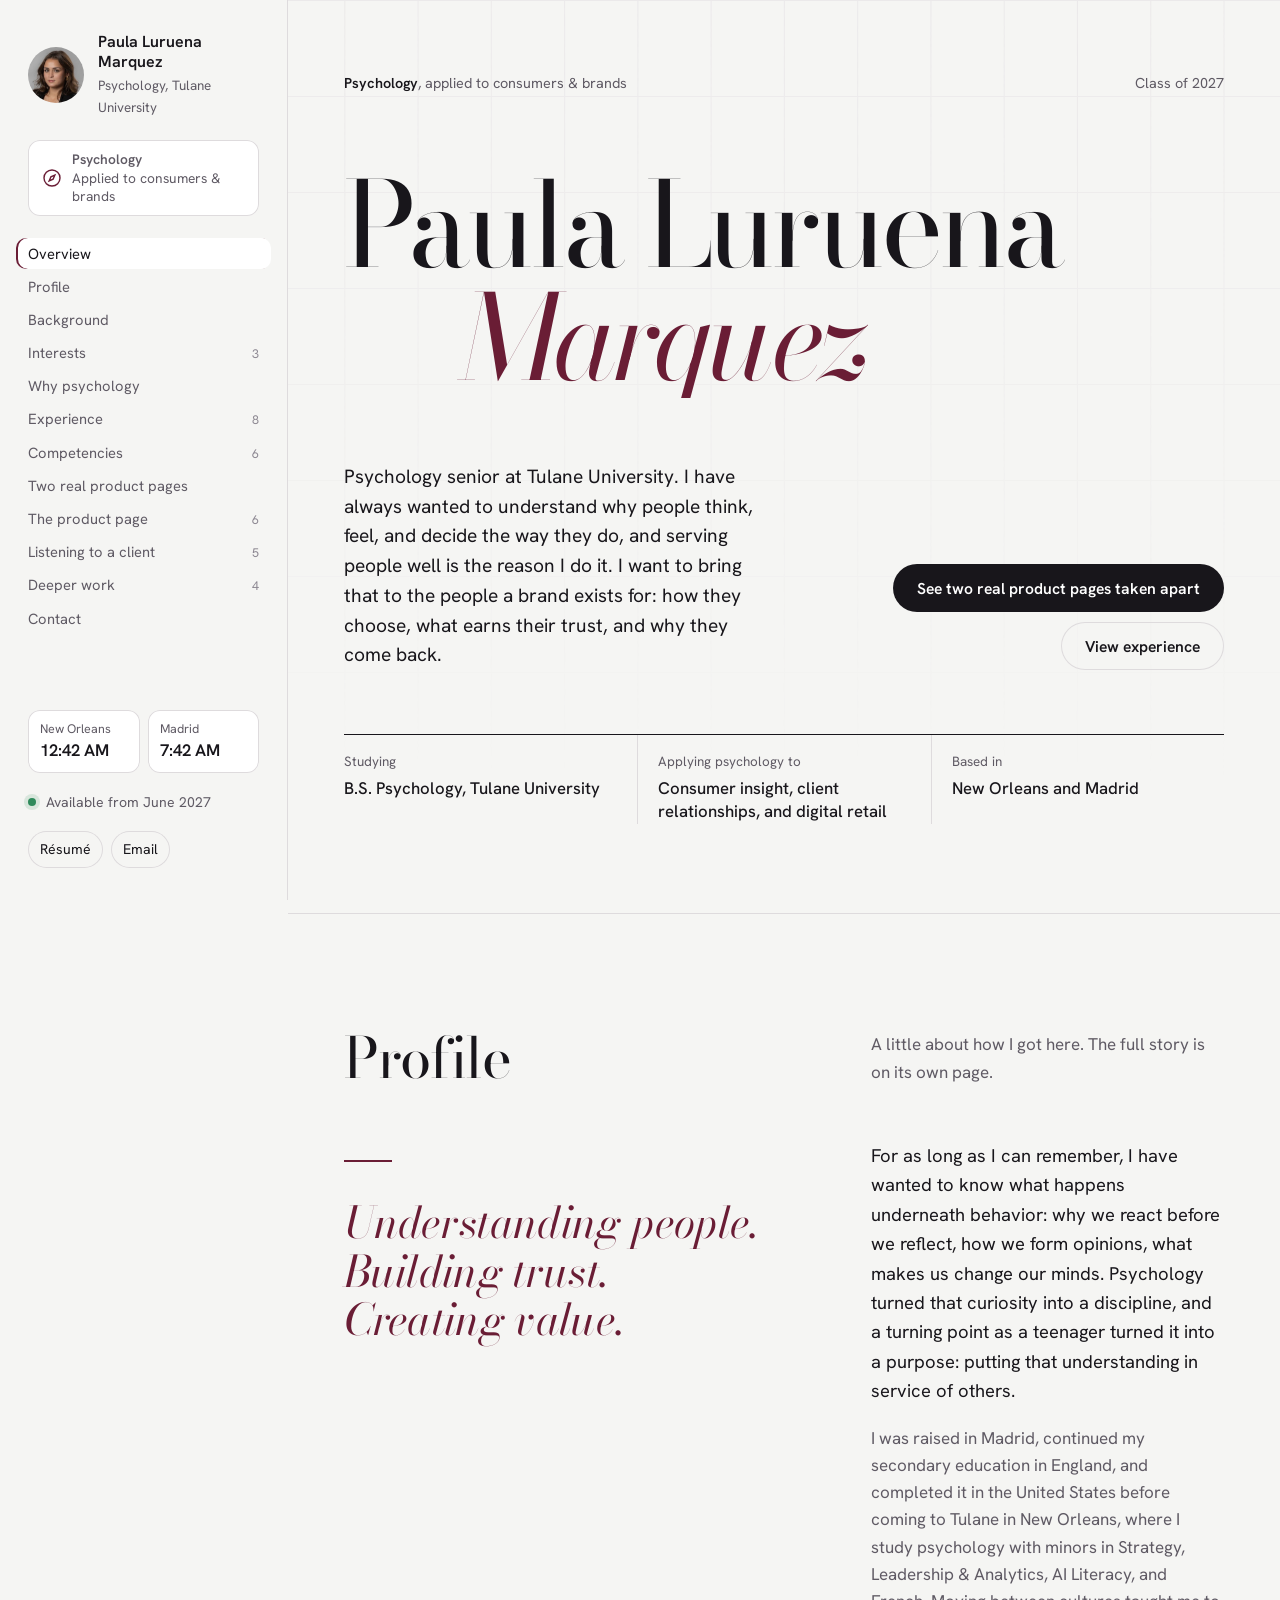
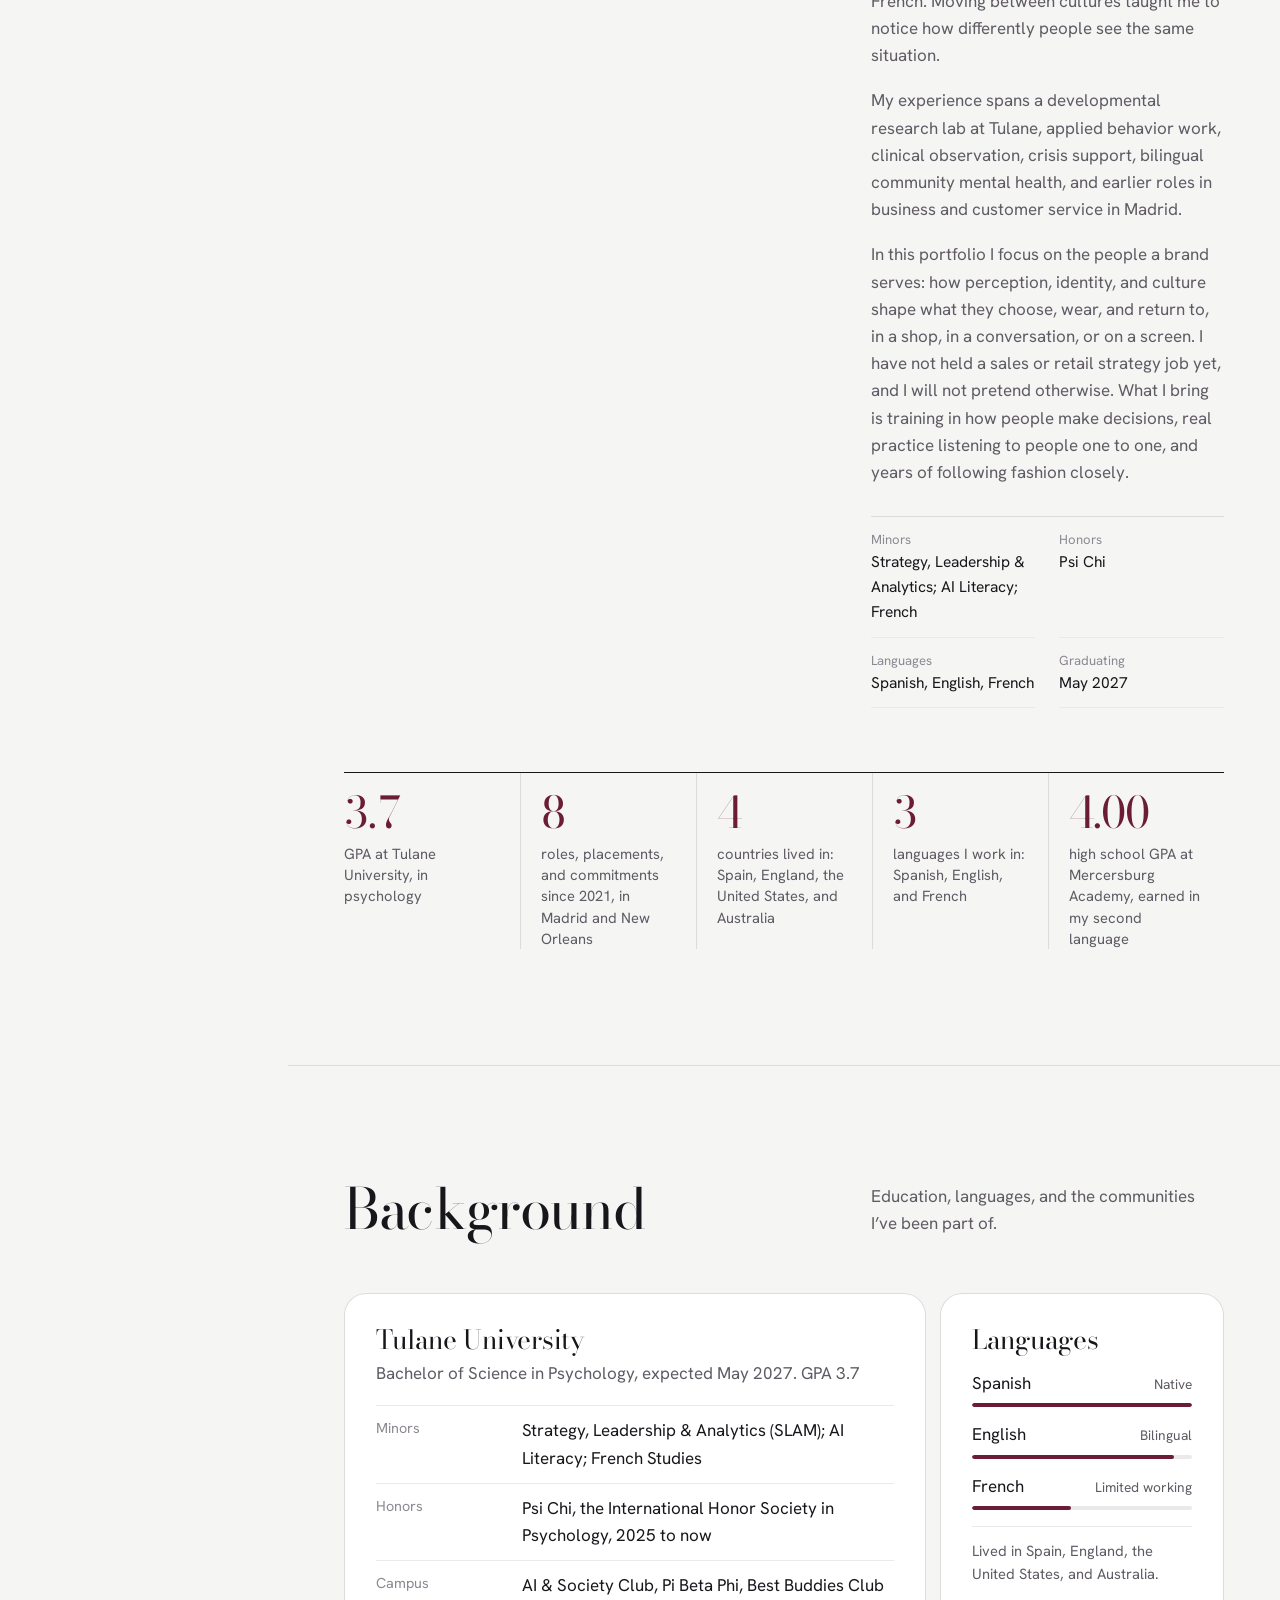
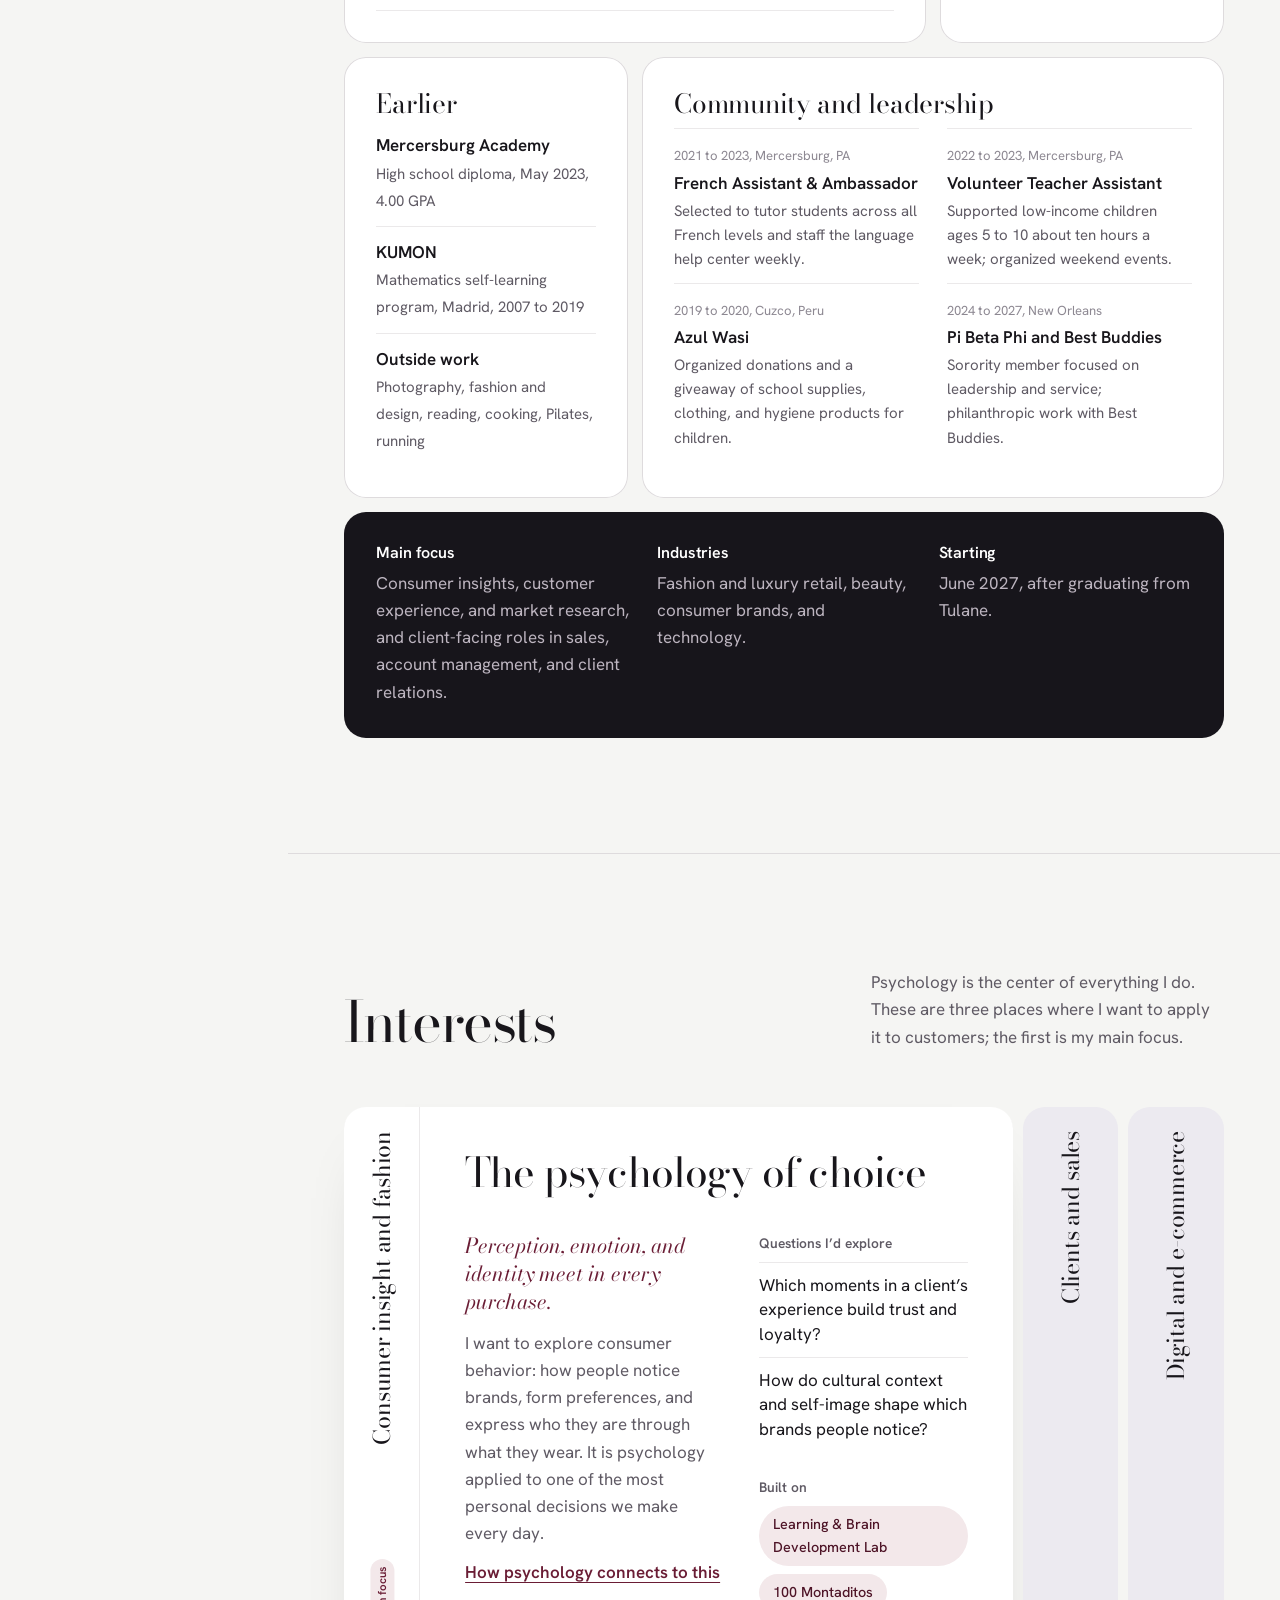
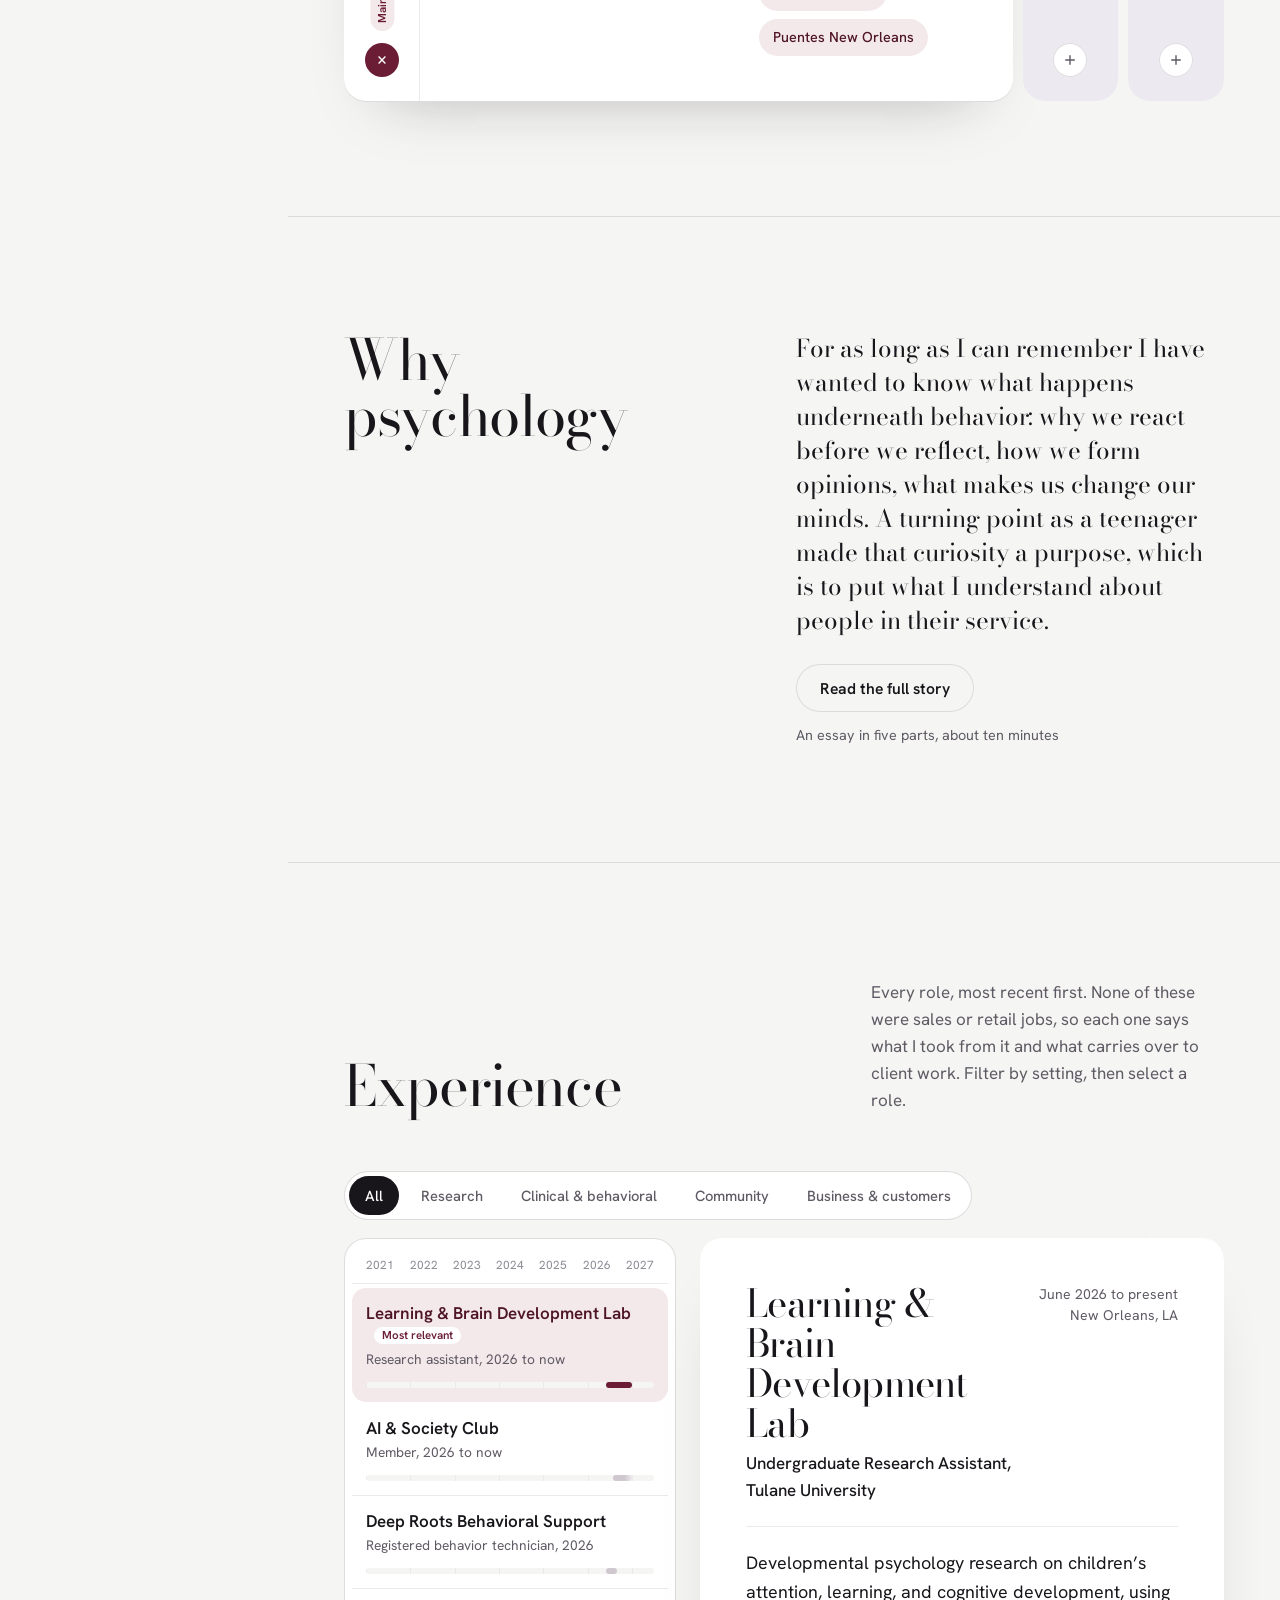
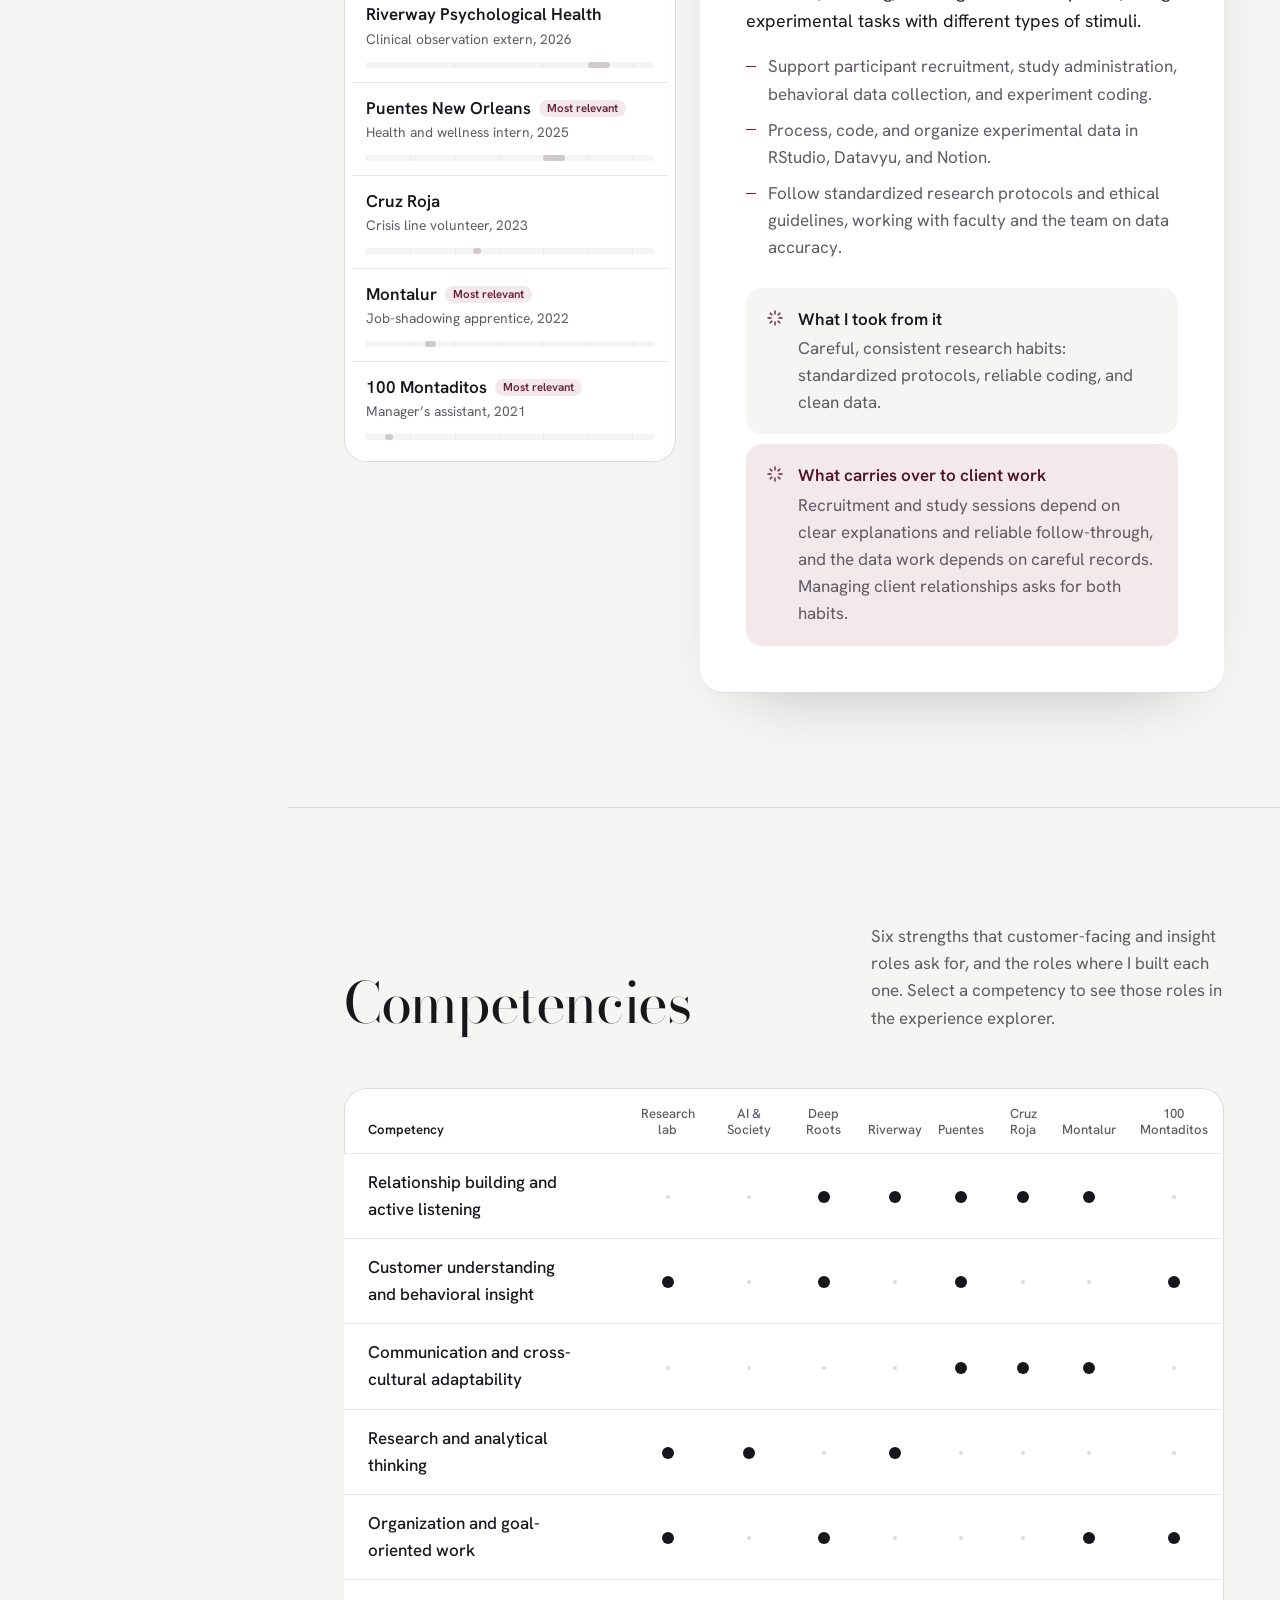
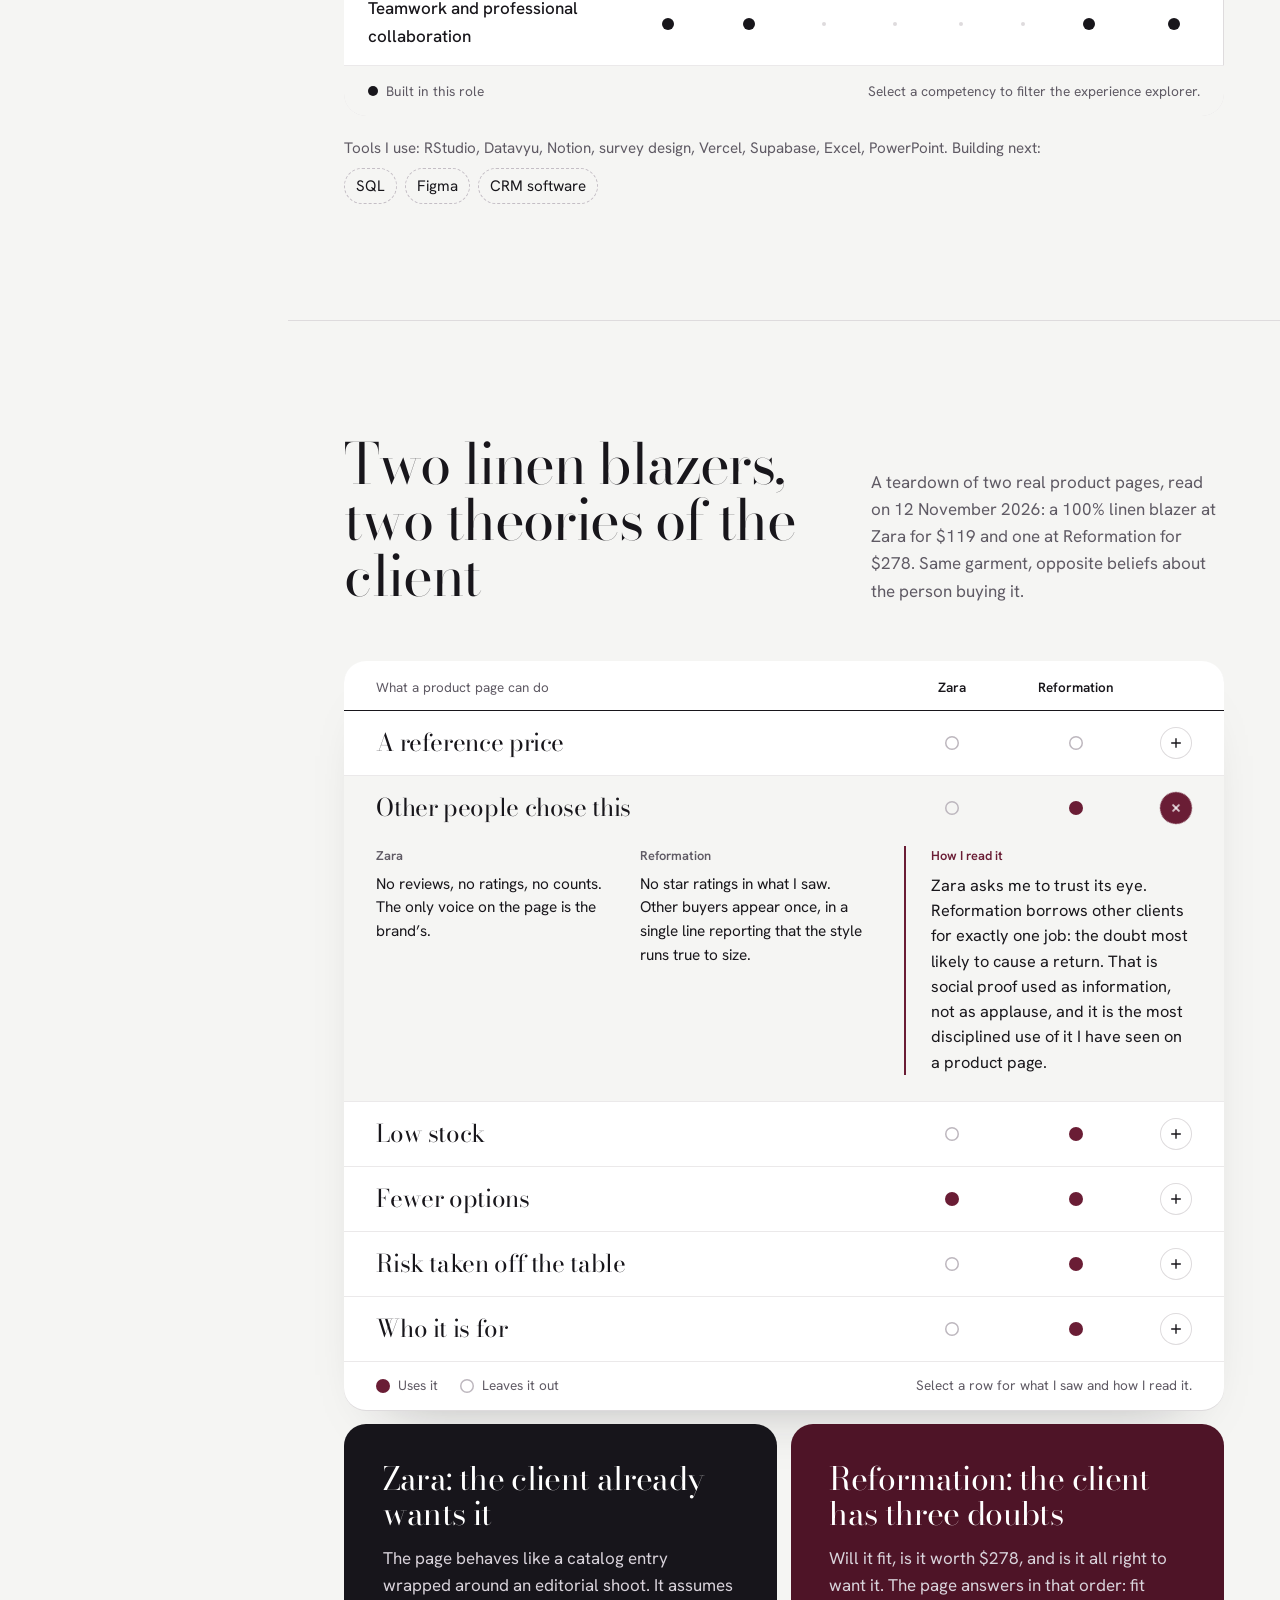
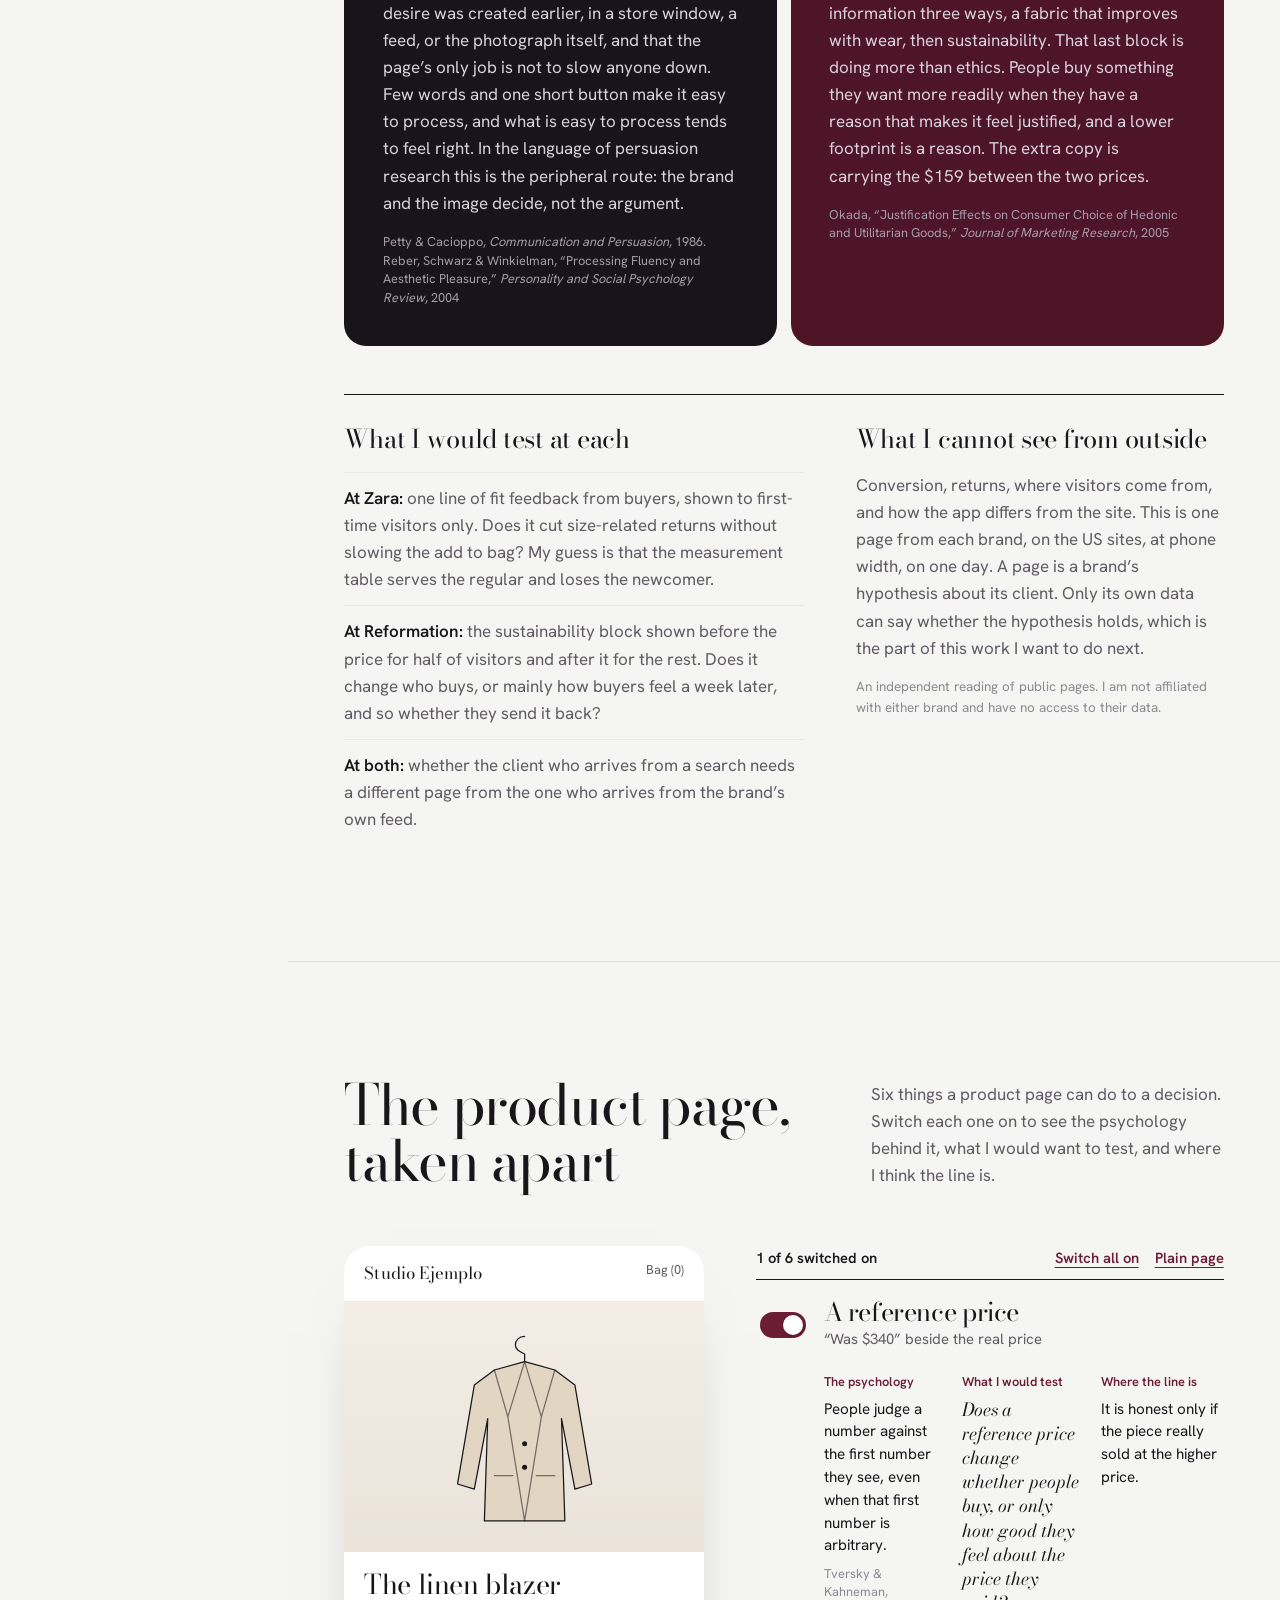
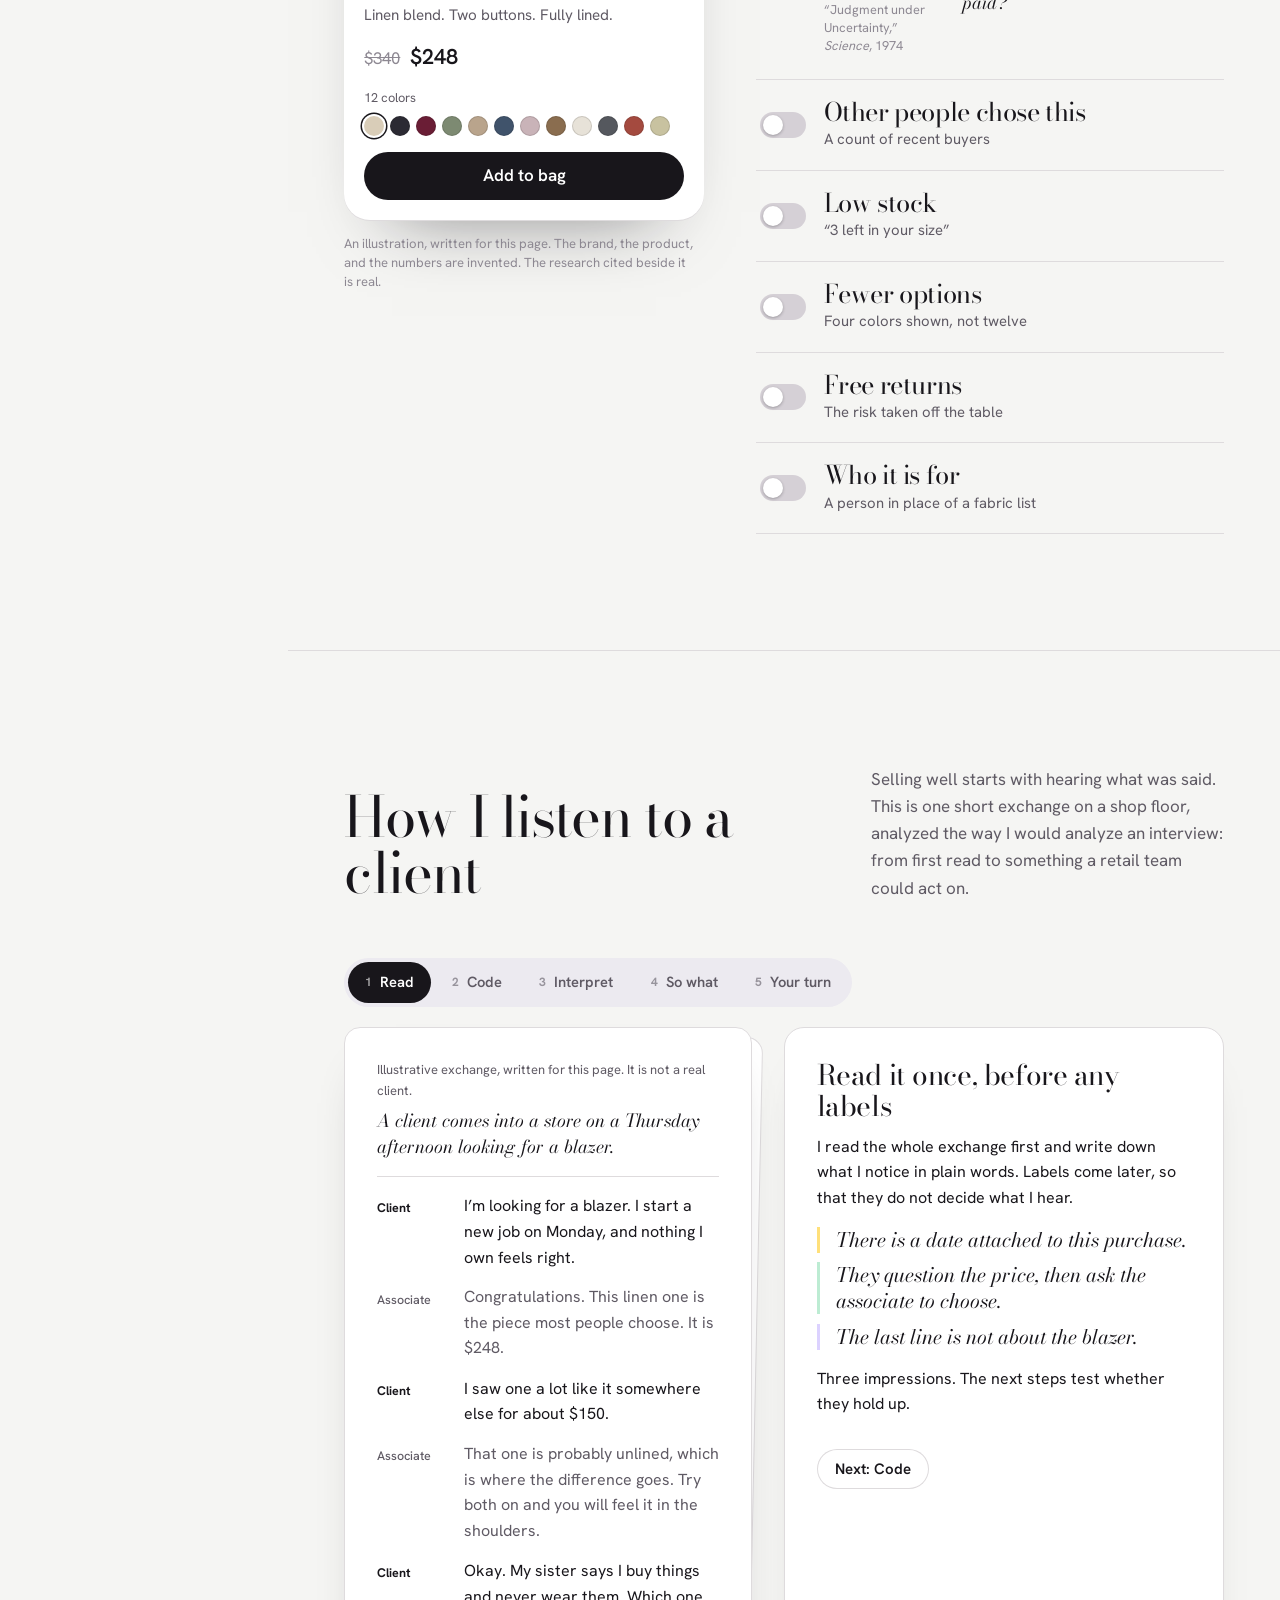
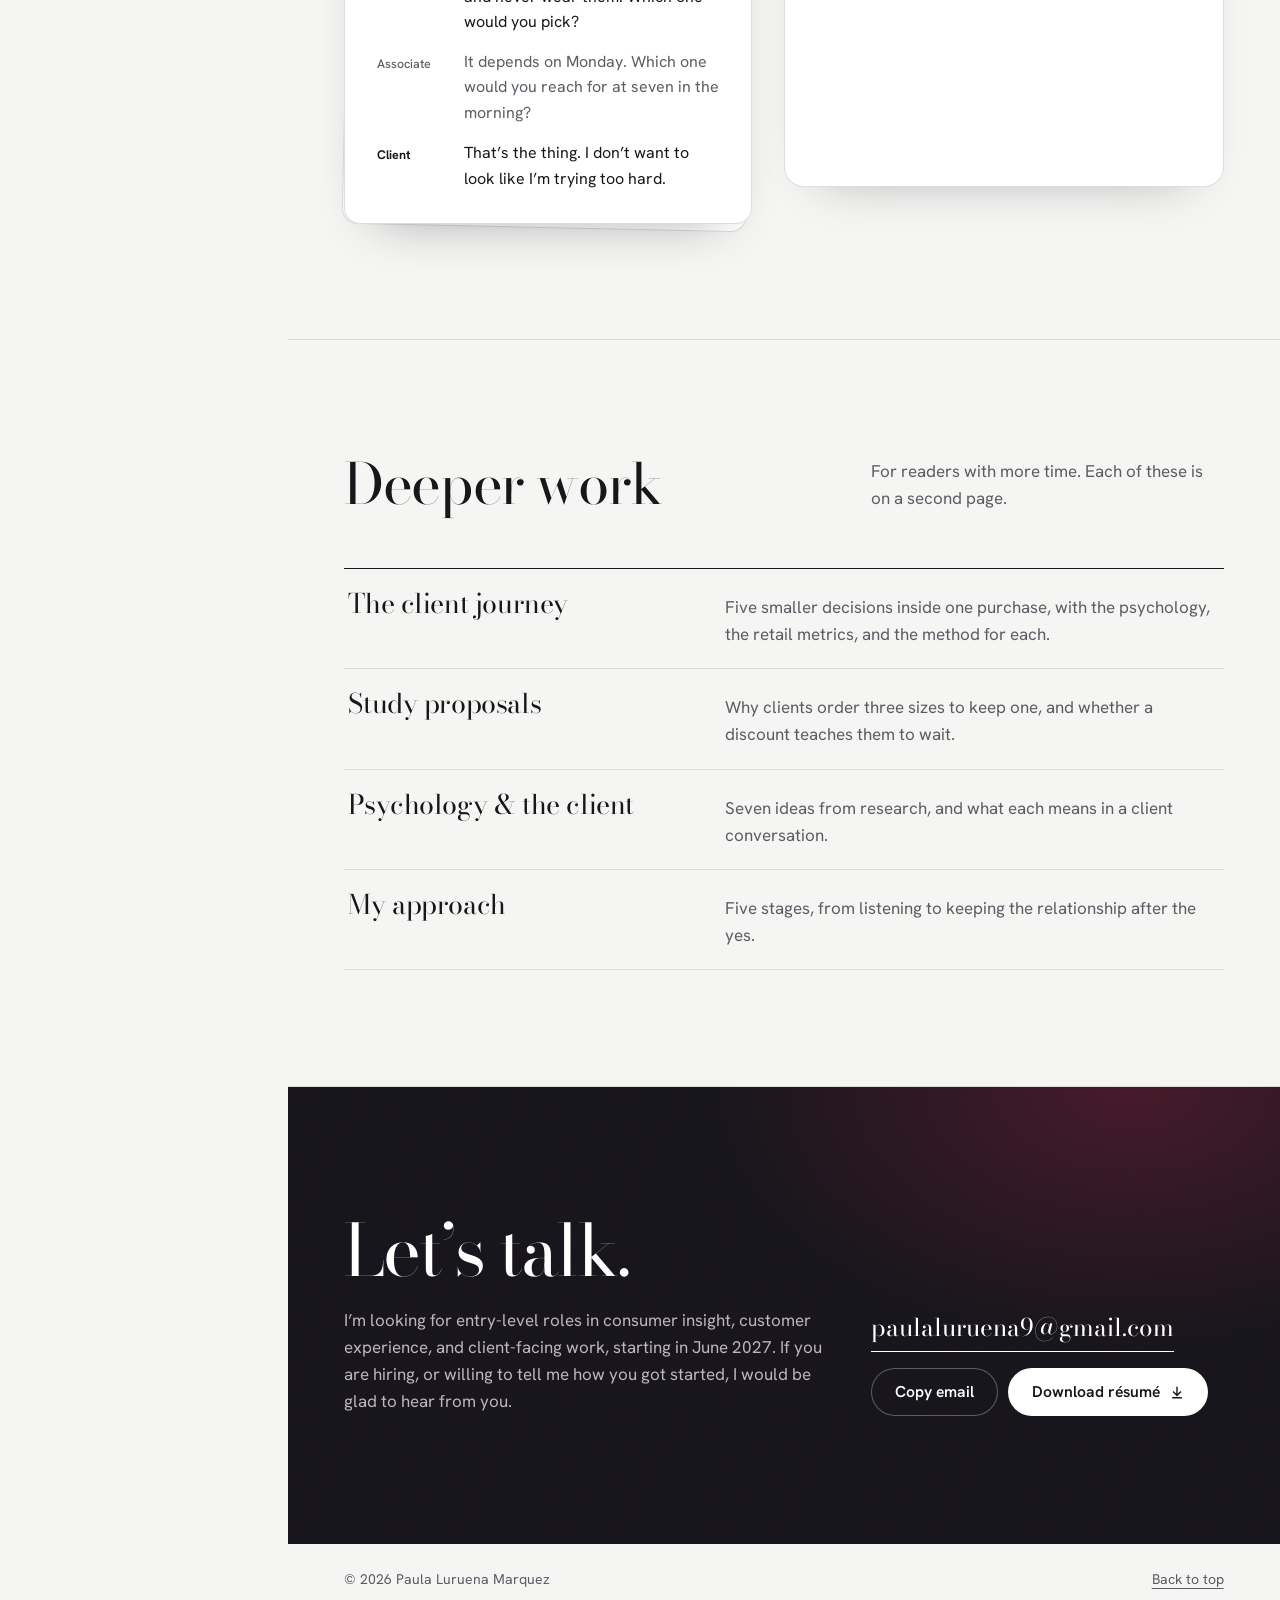
==== index.html @ 315707df "Build Consumer & Brand portfolio A short main page, a deeper page for readers with more time, and th" ====
<!doctype html>
<html lang="en">
<head>
  <meta charset="UTF-8">
  <meta name="viewport" content="width=device-width, initial-scale=1">
  <meta name="theme-color" content="#f5f5f3">
  <title>Paula Luruena Marquez | Psychology for consumers and brands</title>
  <meta name="description" content="Portfolio of Paula Luruena Marquez, Tulane psychology senior. Research, clinical, community, and business experience, applied to how people choose, trust, and connect with what they buy.">
  <meta property="og:title" content="Paula Luruena Marquez | Psychology for consumers and brands">
  <meta property="og:description" content="Portfolio of Paula Luruena Marquez, Tulane psychology senior. Research, clinical, community, and business experience, applied to how people choose, trust, and connect with what they buy.">
  <meta property="og:type" content="website">
  <meta property="og:url" content="https://paulaluruena.github.io/Paula_Luruena_Portfolio_ConsumerBrand/">
  <link rel="canonical" href="https://paulaluruena.github.io/Paula_Luruena_Portfolio_ConsumerBrand/">
  <link rel="icon" type="image/svg+xml" href="data:image/svg+xml,%3Csvg xmlns='http://www.w3.org/2000/svg' viewBox='0 0 64 64'%3E%3Crect width='64' height='64' rx='32' fill='%2318161b'/%3E%3Ctext x='32' y='42' text-anchor='middle' font-family='Didot,Georgia,serif' font-size='26' fill='%23f5f5f3'%3EPL%3C/text%3E%3C/svg%3E">
  <link rel="preload" href="assets/bodoni-moda-latin-opsz-normal.woff2" as="font" type="font/woff2" crossorigin>
  <link rel="preload" href="assets/hanken-grotesk-latin-wght-normal.woff2" as="font" type="font/woff2" crossorigin>
  <link rel="stylesheet" href="styles.css">
  <script>document.documentElement.className = "js";</script>
  <script src="script.js" defer></script>
</head>
<body class="site-consumer">
  <a class="skip-link" href="#main">Skip to content</a>
  <header class="rail">
    <a class="id" href="#top"><img src="assets/paula-avatar.jpg" width="56" height="56" alt="Paula Luruena Marquez"><span><span class="id-name">Paula Luruena Marquez</span><span class="id-role">Psychology, Tulane University</span></span></a>
    <button class="menu-toggle" type="button" aria-controls="drawer" aria-expanded="false"><span>Menu</span></button>
    <div class="rail-drawer" id="drawer">
      <p class="track-label"><svg width="20" height="20" viewBox="0 0 20 20" fill="none" stroke="currentColor" stroke-width="1.4" aria-hidden="true"><circle cx="10" cy="10" r="8"/><path d="m12.8 7.2-1.7 3.9-3.9 1.7 1.7-3.9z"/></svg><span><strong>Psychology</strong><span>Applied to consumers &amp; brands</span></span></p>
      <nav class="rail-nav" id="navigation" aria-label="Sections"><a href="#top">Overview</a><a href="#profile">Profile</a><a href="#background">Background</a><a href="#focus">Interests<small>3</small></a><a href="#story">Why psychology</a><a href="#experience">Experience<small>8</small></a><a href="#competencies">Competencies<small>6</small></a><a href="#teardown">Two real product pages</a><a href="#page-lab">The product page<small>6</small></a><a href="#reading">Listening to a client<small>5</small></a><a href="#more">Deeper work<small>4</small></a><a href="#contact">Contact</a></nav>
      <div class="rail-foot">
        <div class="clocks"><p class="clock"><span>New Orleans</span><time data-tz="America/Chicago">&nbsp;</time></p><p class="clock"><span>Madrid</span><time data-tz="Europe/Madrid">&nbsp;</time></p></div>
        <p class="status"><i aria-hidden="true"></i>Available from June 2027</p>
        <p class="rail-links"><a href="assets/Paula-Luruena-Marquez-Resume.pdf" download>Résumé</a><a href="mailto:paulaluruena9@gmail.com">Email</a></p>
      </div>
    </div>
  </header>

  <main id="main">
    <section class="hero hero-consumer" id="top" aria-label="Overview">
      <div class="wrap">
        <p class="hero-top"><span><strong>Psychology</strong>, applied to consumers &amp; brands</span><span>Class of 2027</span></p>
        <h1 class="name" aria-label="Paula Luruena Marquez"><span class="line"><span>Paula Luruena</span></span><span class="line"><span><em>Marquez</em></span></span></h1>
        <div class="hero-grid">
          <p class="hero-intro">Psychology senior at Tulane University. I have always wanted to understand why people think, feel, and decide the way they do, and serving people well is the reason I do it. I want to bring that to the people a brand exists for: how they choose, what earns their trust, and why they come back.</p>
          <p class="hero-actions"><a class="button" href="#teardown">See two real product pages taken apart</a><a class="button button-line" href="#experience">View experience</a></p>
        </div>
        <dl class="facts">
          <div><dt>Studying</dt><dd>B.S. Psychology, Tulane University</dd></div>
          <div><dt>Applying psychology to</dt><dd>Consumer insight, client relationships, and digital retail</dd></div>
          <div><dt>Based in</dt><dd>New Orleans and Madrid</dd></div>
        </dl>
      </div>
    </section>

    <section class="section" id="profile" aria-labelledby="profile-title">
      <div class="wrap">
        <div class="section-head"><h2 id="profile-title">Profile</h2><p>A little about how I got here. The full story is on its own page.</p></div>
        <div class="profile-grid">
          <blockquote class="statement"><p>Understanding people. Building trust. Creating value.</p></blockquote>
          <div class="bio"><p>For as long as I can remember, I have wanted to know what happens underneath behavior: why we react before we reflect, how we form opinions, what makes us change our minds. Psychology turned that curiosity into a discipline, and a turning point as a teenager turned it into a purpose: putting that understanding in service of others.</p><p>I was raised in Madrid, continued my secondary education in England, and completed it in the United States before coming to Tulane in New Orleans, where I study psychology with minors in Strategy, Leadership &amp; Analytics, AI Literacy, and French. Moving between cultures taught me to notice how differently people see the same situation.</p><p>My experience spans a developmental research lab at Tulane, applied behavior work, clinical observation, crisis support, bilingual community mental health, and earlier roles in business and customer service in Madrid.</p><p>In this portfolio I focus on the people a brand serves: how perception, identity, and culture shape what they choose, wear, and return to, in a shop, in a conversation, or on a screen. I have not held a sales or retail strategy job yet, and I will not pretend otherwise. What I bring is training in how people make decisions, real practice listening to people one to one, and years of following fashion closely.</p>
            <dl class="glance">
              <div><dt>Minors</dt><dd>Strategy, Leadership &amp; Analytics; AI Literacy; French</dd></div>
              <div><dt>Honors</dt><dd>Psi Chi</dd></div>
              <div><dt>Languages</dt><dd>Spanish, English, French</dd></div>
              <div><dt>Graduating</dt><dd>May 2027</dd></div>
            </dl>
          </div>
        </div>
        <dl class="record"><div><dt>3.7</dt><dd>GPA at Tulane University, in psychology</dd></div><div><dt>8</dt><dd>roles, placements, and commitments since 2021, in Madrid and New Orleans</dd></div><div><dt>4</dt><dd>countries lived in: Spain, England, the United States, and Australia</dd></div><div><dt>3</dt><dd>languages I work in: Spanish, English, and French</dd></div><div><dt>4.00</dt><dd>high school GPA at Mercersburg Academy, earned in my second language</dd></div></dl>
      </div>
    </section>

    <section class="section" id="background" aria-labelledby="background-title">
      <div class="wrap">
        <div class="section-head"><h2 id="background-title">Background</h2><p>Education, languages, and the communities I’ve been part of.</p></div>
        <div class="bento">
          <article class="tile tile-edu">
            <h3>Tulane University</h3><p>Bachelor of Science in Psychology, expected May 2027. GPA 3.7</p>
            <dl class="kv">
              <div><dt>Minors</dt><dd>Strategy, Leadership &amp; Analytics (SLAM); AI Literacy; French Studies</dd></div>
              <div><dt>Honors</dt><dd>Psi Chi, the International Honor Society in Psychology, 2025 to now</dd></div>
              <div><dt>Campus</dt><dd>AI &amp; Society Club, Pi Beta Phi, Best Buddies Club</dd></div>
            </dl>
          </article>
          <article class="tile tile-lang">
            <h3>Languages</h3>
            <ul class="langs">
              <li><span>Spanish</span><span class="lvl">Native</span><span class="bar"><i style="--v:100%"></i></span></li>
              <li><span>English</span><span class="lvl">Bilingual</span><span class="bar"><i style="--v:92%"></i></span></li>
              <li><span>French</span><span class="lvl">Limited working</span><span class="bar"><i style="--v:45%"></i></span></li>
            </ul>
            <p class="lived">Lived in Spain, England, the United States, and Australia.</p>
          </article>
          <article class="tile tile-earlier">
            <h3>Earlier</h3>
            <ul class="earlier-list">
              <li><strong>Mercersburg Academy</strong><span>High school diploma, May 2023, 4.00 GPA</span></li>
              <li><strong>KUMON</strong><span>Mathematics self-learning program, Madrid, 2007 to 2019</span></li>
              <li><strong>Outside work</strong><span>Photography, fashion and design, reading, cooking, Pilates, running</span></li>
            </ul>
          </article>
          <article class="tile tile-community">
            <h3>Community and leadership</h3>
            <ul class="community-list">
              <li><span class="when">2021 to 2023, Mercersburg, PA</span><strong>French Assistant &amp; Ambassador</strong><p>Selected to tutor students across all French levels and staff the language help center weekly.</p></li>
              <li><span class="when">2022 to 2023, Mercersburg, PA</span><strong>Volunteer Teacher Assistant</strong><p>Supported low-income children ages 5 to 10 about ten hours a week; organized weekend events.</p></li>
              <li><span class="when">2019 to 2020, Cuzco, Peru</span><strong>Azul Wasi</strong><p>Organized donations and a giveaway of school supplies, clothing, and hygiene products for children.</p></li>
              <li><span class="when">2024 to 2027, New Orleans</span><strong>Pi Beta Phi and Best Buddies</strong><p>Sorority member focused on leadership and service; philanthropic work with Best Buddies.</p></li>
            </ul>
          </article>
          <div class="tile tile-targets"><div><h3>Main focus</h3><p>Consumer insights, customer experience, and market research, and client-facing roles in sales, account management, and client relations.</p></div><div><h3>Industries</h3><p>Fashion and luxury retail, beauty, consumer brands, and technology.</p></div><div><h3>Starting</h3><p>June 2027, after graduating from Tulane.</p></div></div>
        </div>
      </div>
    </section>

    <section class="section" id="focus" aria-labelledby="focus-title">
      <div class="wrap">
        <div class="section-head"><h2 id="focus-title">Interests</h2><p>Psychology is the center of everything I do. These are three places where I want to apply it to customers; the first is my main focus.</p></div>
        <div class="panels "><div class="panel is-open">
            <button class="panel-toggle" type="button" aria-expanded="true" aria-controls="focus-0"><span class="vlabel">Consumer insight and fashion</span><span class="primary-tag">Main focus</span><span class="glyph"><svg width="14" height="14" viewBox="0 0 16 16" fill="none" stroke="currentColor" stroke-width="1.6" aria-hidden="true"><path d="M8 2.5v11M2.5 8h11"/></svg></span></button>
            <div class="panel-body" id="focus-0" role="region" aria-label="Consumer insight and fashion">
              <h3>The psychology of choice</h3>
              <div class="panel-copy"><p class="panel-lead">Perception, emotion, and identity meet in every purchase.</p><p>I want to explore consumer behavior: how people notice brands, form preferences, and express who they are through what they wear. It is psychology applied to one of the most personal decisions we make every day.</p><p><a class="text-link" href="story.html#where">How psychology connects to this</a></p></div>
              <div class="panel-aside"><h4>Questions I’d explore</h4><ul><li>Which moments in a client’s experience build trust and loyalty?</li><li>How do cultural context and self-image shape which brands people notice?</li></ul><h4>Built on</h4><div class="chips"><a class="chip-link" href="#r-lab">Learning &amp; Brain Development Lab</a><a class="chip-link" href="#r-montaditos">100 Montaditos</a><a class="chip-link" href="#r-puentes">Puentes New Orleans</a></div></div>
            </div>
          </div><div class="panel">
            <button class="panel-toggle" type="button" aria-expanded="false" aria-controls="focus-1"><span class="vlabel">Clients and sales</span><span class="glyph"><svg width="14" height="14" viewBox="0 0 16 16" fill="none" stroke="currentColor" stroke-width="1.6" aria-hidden="true"><path d="M8 2.5v11M2.5 8h11"/></svg></span></button>
            <div class="panel-body" id="focus-1" role="region" aria-label="Clients and sales">
              <h3>The psychology of trust</h3>
              <div class="panel-copy"><p class="panel-lead">Good selling begins with understanding the person in front of you.</p><p>I want to start my career close to clients: in sales, account management, and client relations. A sale is a small psychological event, with one person trying to decide, another trying to help, and trust determining whether anything happens between them.</p><p><a class="text-link" href="#reading">How I listen to a client</a></p></div>
              <div class="panel-aside"><h4>Questions I’d explore</h4><ul><li>What makes a client feel understood in the first few minutes?</li><li>What turns a first purchase into a relationship?</li></ul><h4>Built on</h4><div class="chips"><a class="chip-link" href="#r-montaditos">100 Montaditos</a><a class="chip-link" href="#r-puentes">Puentes New Orleans</a><a class="chip-link" href="#r-montalur">Montalur</a></div></div>
            </div>
          </div><div class="panel">
            <button class="panel-toggle" type="button" aria-expanded="false" aria-controls="focus-2"><span class="vlabel">Digital and e-commerce</span><span class="glyph"><svg width="14" height="14" viewBox="0 0 16 16" fill="none" stroke="currentColor" stroke-width="1.6" aria-hidden="true"><path d="M8 2.5v11M2.5 8h11"/></svg></span></button>
            <div class="panel-body" id="focus-2" role="region" aria-label="Digital and e-commerce">
              <h3>The psychology of the screen</h3>
              <div class="panel-copy"><p class="panel-lead">The same decision, without a person in the room.</p><p>I want to explore how people decide online: what they notice on a product page, where they hesitate, and what brings them back. It is a field I am still learning, and the questions in it are the ones I am trained to ask with data.</p><p><a class="text-link" href="#page-lab">Take a product page apart</a></p></div>
              <div class="panel-aside"><h4>Questions I’d explore</h4><ul><li>Where on a page does a shopper stop feeling sure?</li><li>Which nudges help people choose well, and which only rush them?</li></ul><h4>Built on</h4><div class="chips"><a class="chip-link" href="#r-lab">Learning &amp; Brain Development Lab</a><a class="chip-link" href="#r-deeproots">Deep Roots Behavioral Support</a><a class="chip-link" href="#r-aiclub">AI &amp; Society Club</a></div></div>
            </div>
          </div></div>
      </div>
    </section>

    <section class="section" id="story" aria-labelledby="story-title">
      <div class="wrap teaser">
        <h2 id="story-title">Why psychology</h2>
        <div><p>For as long as I can remember I have wanted to know what happens underneath behavior: why we react before we reflect, how we form opinions, what makes us change our minds. A turning point as a teenager made that curiosity a purpose, which is to put what I understand about people in their service.</p>
        <p><a class="button button-line" href="story.html">Read the full story</a><span class="teaser-meta">An essay in five parts, about ten minutes</span></p></div>
      </div>
    </section>

    <section class="section" id="experience" aria-labelledby="experience-title">
      <div class="wrap">
        <div class="section-head"><h2 id="experience-title">Experience</h2><p>Every role, most recent first. None of these were sales or retail jobs, so each one says what I took from it and what carries over to client work. Filter by setting, then select a role.</p></div>
        <div class="explorer">
          <div class="explorer-tools">
            <div class="filters" role="group" aria-label="Filter roles"><button type="button" data-filter="all" aria-pressed="true">All</button><button type="button" data-filter="research" aria-pressed="false">Research</button><button type="button" data-filter="clinical" aria-pressed="false">Clinical &amp; behavioral</button><button type="button" data-filter="community" aria-pressed="false">Community</button><button type="button" data-filter="business" aria-pressed="false">Business &amp; customers</button></div>
            <p class="filter-status" role="status" hidden><span></span><button type="button">Show all</button></p>
          </div>
          <div class="explorer-body">
            <div class="role-list">
              <p class="axis" aria-hidden="true"><span>2021</span><span>2022</span><span>2023</span><span>2024</span><span>2025</span><span>2026</span><span>2027</span></p>
              <ul class="role-nav" aria-label="Roles"><li><button type="button" data-role="r-lab" data-cats="research" data-skills="customer research organization teamwork"><strong>Learning &amp; Brain Development Lab<em class="rel">Most relevant</em></strong><span class="sub">Research assistant, 2026 to now</span><span class="track" aria-hidden="true"><b class="ongoing" data-start="2026-06" style="--s:83.33%;--w:6.41%"></b></span></button></li><li><button type="button" data-role="r-aiclub" data-cats="research community" data-skills="research teamwork"><strong>AI &amp; Society Club</strong><span class="sub">Member, 2026 to now</span><span class="track" aria-hidden="true"><b class="ongoing" data-start="2026-08" style="--s:85.90%;--w:3.85%"></b></span></button></li><li><button type="button" data-role="r-deeproots" data-cats="clinical" data-skills="relationship customer organization"><strong>Deep Roots Behavioral Support</strong><span class="sub">Registered behavior technician, 2026</span><span class="track" aria-hidden="true"><b style="--s:83.33%;--w:3.85%"></b></span></button></li><li><button type="button" data-role="r-riverway" data-cats="clinical" data-skills="relationship research"><strong>Riverway Psychological Health</strong><span class="sub">Clinical observation extern, 2026</span><span class="track" aria-hidden="true"><b style="--s:76.92%;--w:7.69%"></b></span></button></li><li><button type="button" data-role="r-puentes" data-cats="community" data-skills="relationship customer culture"><strong>Puentes New Orleans<em class="rel">Most relevant</em></strong><span class="sub">Health and wellness intern, 2025</span><span class="track" aria-hidden="true"><b style="--s:61.54%;--w:7.69%"></b></span></button></li><li><button type="button" data-role="r-cruzroja" data-cats="community clinical" data-skills="relationship culture"><strong>Cruz Roja</strong><span class="sub">Crisis line volunteer, 2023</span><span class="track" aria-hidden="true"><b style="--s:37.18%;--w:2.56%"></b></span></button></li><li><button type="button" data-role="r-montalur" data-cats="business" data-skills="relationship culture organization teamwork"><strong>Montalur<em class="rel">Most relevant</em></strong><span class="sub">Job-shadowing apprentice, 2022</span><span class="track" aria-hidden="true"><b style="--s:20.51%;--w:3.85%"></b></span></button></li><li><button type="button" data-role="r-montaditos" data-cats="business" data-skills="customer organization teamwork"><strong>100 Montaditos<em class="rel">Most relevant</em></strong><span class="sub">Manager’s assistant, 2021</span><span class="track" aria-hidden="true"><b style="--s:6.41%;--w:2.56%"></b></span></button></li></ul>
            </div>
            <div class="role-panels">
              <article class="role-panel" id="r-lab" tabindex="-1">
                <div class="role-head"><h3>Learning &amp; Brain Development Lab</h3><p class="title">Undergraduate Research Assistant, Tulane University</p><p class="meta">June 2026 to present<br>New Orleans, LA</p></div>
                <p class="role-summary">Developmental psychology research on children’s attention, learning, and cognitive development, using experimental tasks with different types of stimuli.</p>
                <ul><li>Support participant recruitment, study administration, behavioral data collection, and experiment coding.</li><li>Process, code, and organize experimental data in RStudio, Datavyu, and Notion.</li><li>Follow standardized research protocols and ethical guidelines, working with faculty and the team on data accuracy.</li></ul>
                <div class="note"><svg width="18" height="18" viewBox="0 0 18 18" fill="none" stroke="currentColor" stroke-width="1.4" aria-hidden="true"><path d="M9 1.5v4M9 12.5v4M1.5 9h4M12.5 9h4M3.7 3.7l2.6 2.6M11.7 11.7l2.6 2.6M3.7 14.3l2.6-2.6M11.7 6.3l2.6-2.6"/></svg><div><strong>What I took from it</strong><p>Careful, consistent research habits: standardized protocols, reliable coding, and clean data.</p></div></div>
                <div class="note note-alt"><svg width="18" height="18" viewBox="0 0 18 18" fill="none" stroke="currentColor" stroke-width="1.4" aria-hidden="true"><path d="M9 1.5v4M9 12.5v4M1.5 9h4M12.5 9h4M3.7 3.7l2.6 2.6M11.7 11.7l2.6 2.6M3.7 14.3l2.6-2.6M11.7 6.3l2.6-2.6"/></svg><div><strong>What carries over to client work</strong><p>Recruitment and study sessions depend on clear explanations and reliable follow-through, and the data work depends on careful records. Managing client relationships asks for both habits.</p></div></div>
              </article><article class="role-panel" id="r-aiclub" tabindex="-1">
                <div class="role-head"><h3>AI &amp; Society Club</h3><p class="title">Member, Tulane University</p><p class="meta">August 2026 to present<br>New Orleans, LA</p></div>
                <p class="role-summary">Discussions, speaker events, and workshops on the ethical, social, and psychological side of artificial intelligence.</p>
                <ul><li>Explore how emerging technologies shape human behavior and society.</li><li>Work with peers across disciplines on responsible AI, including bias, privacy, and human–AI interaction.</li><li>Connect AI policy and ethics to psychology coursework.</li></ul>
                <div class="note"><svg width="18" height="18" viewBox="0 0 18 18" fill="none" stroke="currentColor" stroke-width="1.4" aria-hidden="true"><path d="M9 1.5v4M9 12.5v4M1.5 9h4M12.5 9h4M3.7 3.7l2.6 2.6M11.7 11.7l2.6 2.6M3.7 14.3l2.6-2.6M11.7 6.3l2.6-2.6"/></svg><div><strong>What I took from it</strong><p>A working understanding of how AI shapes behavior, and of the questions around bias, privacy, and trust.</p></div></div>
                <div class="note note-alt"><svg width="18" height="18" viewBox="0 0 18 18" fill="none" stroke="currentColor" stroke-width="1.4" aria-hidden="true"><path d="M9 1.5v4M9 12.5v4M1.5 9h4M12.5 9h4M3.7 3.7l2.6 2.6M11.7 11.7l2.6 2.6M3.7 14.3l2.6-2.6M11.7 6.3l2.6-2.6"/></svg><div><strong>What carries over to client work</strong><p>Practice discussing a fast-moving technology, and what it changes for people, with peers from other disciplines.</p></div></div>
              </article><article class="role-panel" id="r-deeproots" tabindex="-1">
                <div class="role-head"><h3>Deep Roots Behavioral Support</h3><p class="title">Registered Behavior Technician</p><p class="meta">June to August 2026<br>New Orleans, LA</p></div>
                <p class="role-summary">Individualized Applied Behavior Analysis for children with autism and developmental needs, under BCBA supervision.</p>
                <ul><li>Implemented behavior intervention plans targeting communication, social, behavioral, and adaptive skills.</li><li>Used positive reinforcement, prompting, functional communication training, and behavior reduction procedures.</li><li>Collected progress data and worked with BCBAs on skill acquisition, independence, and generalization across settings.</li></ul>
                <div class="note"><svg width="18" height="18" viewBox="0 0 18 18" fill="none" stroke="currentColor" stroke-width="1.4" aria-hidden="true"><path d="M9 1.5v4M9 12.5v4M1.5 9h4M12.5 9h4M3.7 3.7l2.6 2.6M11.7 11.7l2.6 2.6M3.7 14.3l2.6-2.6M11.7 6.3l2.6-2.6"/></svg><div><strong>What I took from it</strong><p>Hands-on experience changing behavior through reinforcement, measurement, and practice.</p></div></div>
                <div class="note note-alt"><svg width="18" height="18" viewBox="0 0 18 18" fill="none" stroke="currentColor" stroke-width="1.4" aria-hidden="true"><path d="M9 1.5v4M9 12.5v4M1.5 9h4M12.5 9h4M3.7 3.7l2.6 2.6M11.7 11.7l2.6 2.6M3.7 14.3l2.6-2.6M11.7 6.3l2.6-2.6"/></svg><div><strong>What carries over to client work</strong><p>Building rapport with each child, adapting my approach from one session to the next, and tracking progress toward a goal with data.</p></div></div>
              </article><article class="role-panel" id="r-riverway" tabindex="-1">
                <div class="role-head"><h3>Riverway Psychological Health</h3><p class="title">Clinical Observation &amp; Diagnostic Evaluation Extern</p><p class="meta">January to June 2026<br>New Orleans, LA</p></div>
                <p class="role-summary">Observed individual therapy sessions and diagnostic evaluations across diverse client presentations, under licensed clinicians.</p>
                <ul><li>Exposure to psychological assessment, intake interviews, and differential diagnosis.</li><li>Foundation in evidence-based therapeutic approaches and clinical documentation.</li><li>Grounding in ethical standards for mental health care. An observational role.</li></ul>
                <div class="note"><svg width="18" height="18" viewBox="0 0 18 18" fill="none" stroke="currentColor" stroke-width="1.4" aria-hidden="true"><path d="M9 1.5v4M9 12.5v4M1.5 9h4M12.5 9h4M3.7 3.7l2.6 2.6M11.7 11.7l2.6 2.6M3.7 14.3l2.6-2.6M11.7 6.3l2.6-2.6"/></svg><div><strong>What I took from it</strong><p>A close view of structured interviewing, assessment, and the judgment behind clinical decisions. An observational role.</p></div></div>
                <div class="note note-alt"><svg width="18" height="18" viewBox="0 0 18 18" fill="none" stroke="currentColor" stroke-width="1.4" aria-hidden="true"><path d="M9 1.5v4M9 12.5v4M1.5 9h4M12.5 9h4M3.7 3.7l2.6 2.6M11.7 11.7l2.6 2.6M3.7 14.3l2.6-2.6M11.7 6.3l2.6-2.6"/></svg><div><strong>What carries over to client work</strong><p>Watching skilled clinicians run structured interviews: one clear question at a time, careful listening, and strict confidentiality. An observational role.</p></div></div>
              </article><article class="role-panel" id="r-puentes" tabindex="-1">
                <div class="role-head"><h3>Puentes New Orleans</h3><p class="title">Health &amp; Wellness Department Intern, L.U.N.A. Program</p><p class="meta">January to June 2025<br>New Orleans, LA</p></div>
                <p class="role-summary">Mental health and community wellness initiatives serving the Hispanic community.</p>
                <ul><li>Helped develop mental health workshops for the Hispanic community.</li><li>Gave one-on-one support to people navigating immigration, job applications, education, and cultural adaptation.</li><li>Shadowed mental health advocacy professionals and contributed to community wellness initiatives.</li></ul>
                <div class="note"><svg width="18" height="18" viewBox="0 0 18 18" fill="none" stroke="currentColor" stroke-width="1.4" aria-hidden="true"><path d="M9 1.5v4M9 12.5v4M1.5 9h4M12.5 9h4M3.7 3.7l2.6 2.6M11.7 11.7l2.6 2.6M3.7 14.3l2.6-2.6M11.7 6.3l2.6-2.6"/></svg><div><strong>What I took from it</strong><p>How language, culture, and daily circumstances shape what people need.</p></div></div>
                <div class="note note-alt"><svg width="18" height="18" viewBox="0 0 18 18" fill="none" stroke="currentColor" stroke-width="1.4" aria-hidden="true"><path d="M9 1.5v4M9 12.5v4M1.5 9h4M12.5 9h4M3.7 3.7l2.6 2.6M11.7 11.7l2.6 2.6M3.7 14.3l2.6-2.6M11.7 6.3l2.6-2.6"/></svg><div><strong>What carries over to client work</strong><p>Finding out what someone actually needs, in their own language, when the situation is complicated and personal. That is the first step of any client relationship.</p></div></div>
              </article><article class="role-panel" id="r-cruzroja" tabindex="-1">
                <div class="role-head"><h3>Cruz Roja</h3><p class="title">Volunteer</p><p class="meta">June to July 2023<br>Madrid, Spain</p></div>
                <p class="role-summary">Crisis support and outreach with the Spanish Red Cross.</p>
                <ul><li>Supported callers in crisis with emotional de-escalation and referrals to mental health resources.</li><li>Conducted wellness checks and shared hot-weather safety guidance with older community members.</li></ul>
                <div class="note"><svg width="18" height="18" viewBox="0 0 18 18" fill="none" stroke="currentColor" stroke-width="1.4" aria-hidden="true"><path d="M9 1.5v4M9 12.5v4M1.5 9h4M12.5 9h4M3.7 3.7l2.6 2.6M11.7 11.7l2.6 2.6M3.7 14.3l2.6-2.6M11.7 6.3l2.6-2.6"/></svg><div><strong>What I took from it</strong><p>Staying calm and clear with people under pressure.</p></div></div>
                <div class="note note-alt"><svg width="18" height="18" viewBox="0 0 18 18" fill="none" stroke="currentColor" stroke-width="1.4" aria-hidden="true"><path d="M9 1.5v4M9 12.5v4M1.5 9h4M12.5 9h4M3.7 3.7l2.6 2.6M11.7 11.7l2.6 2.6M3.7 14.3l2.6-2.6M11.7 6.3l2.6-2.6"/></svg><div><strong>What carries over to client work</strong><p>Staying calm and clear with people under pressure, and knowing when to bring in someone who can do more.</p></div></div>
              </article><article class="role-panel" id="r-montalur" tabindex="-1">
                <div class="role-head"><h3>Montalur</h3><p class="title">Job-shadowing Apprentice</p><p class="meta">May to July 2022<br>Madrid, Spain</p></div>
                <p class="role-summary">Supported a company team with presentations, coordination, and employee feedback.</p>
                <ul><li>Prepared presentation materials.</li><li>Coordinated meetings and employee performance and attendance feedback.</li><li>Conducted exit interviews with former employees.</li></ul>
                <div class="note"><svg width="18" height="18" viewBox="0 0 18 18" fill="none" stroke="currentColor" stroke-width="1.4" aria-hidden="true"><path d="M9 1.5v4M9 12.5v4M1.5 9h4M12.5 9h4M3.7 3.7l2.6 2.6M11.7 11.7l2.6 2.6M3.7 14.3l2.6-2.6M11.7 6.3l2.6-2.6"/></svg><div><strong>What I took from it</strong><p>How organizations gather and act on feedback from their people.</p></div></div>
                <div class="note note-alt"><svg width="18" height="18" viewBox="0 0 18 18" fill="none" stroke="currentColor" stroke-width="1.4" aria-hidden="true"><path d="M9 1.5v4M9 12.5v4M1.5 9h4M12.5 9h4M3.7 3.7l2.6 2.6M11.7 11.7l2.6 2.6M3.7 14.3l2.6-2.6M11.7 6.3l2.6-2.6"/></svg><div><strong>What carries over to client work</strong><p>My first look inside a business: preparing material for meetings, coordinating schedules, and asking former employees direct questions and listening to the answers.</p></div></div>
              </article><article class="role-panel" id="r-montaditos" tabindex="-1">
                <div class="role-head"><h3>100 Montaditos</h3><p class="title">Manager’s Assistant</p><p class="meta">June to July 2021<br>Madrid, Spain</p></div>
                <p class="role-summary">Front-of-house support in a fast-paced, high-volume restaurant chain.</p>
                <ul><li>Organized and coordinated assigned tasks for other employees.</li><li>Developed leadership skills in a physically demanding, customer-facing industry.</li><li>Gained experience in customer service and team operations.</li></ul>
                <div class="note"><svg width="18" height="18" viewBox="0 0 18 18" fill="none" stroke="currentColor" stroke-width="1.4" aria-hidden="true"><path d="M9 1.5v4M9 12.5v4M1.5 9h4M12.5 9h4M3.7 3.7l2.6 2.6M11.7 11.7l2.6 2.6M3.7 14.3l2.6-2.6M11.7 6.3l2.6-2.6"/></svg><div><strong>What I took from it</strong><p>Leading tasks and serving customers in a fast-paced environment.</p></div></div>
                <div class="note note-alt"><svg width="18" height="18" viewBox="0 0 18 18" fill="none" stroke="currentColor" stroke-width="1.4" aria-hidden="true"><path d="M9 1.5v4M9 12.5v4M1.5 9h4M12.5 9h4M3.7 3.7l2.6 2.6M11.7 11.7l2.6 2.6M3.7 14.3l2.6-2.6M11.7 6.3l2.6-2.6"/></svg><div><strong>What carries over to client work</strong><p>Customers arrive in a hurry and judge the whole place by one exchange. I learned to stay friendly and accurate when it is busy, and to keep a team’s tasks moving.</p></div></div>
              </article>
            </div>
          </div>
        </div>
      </div>
    </section><section class="section" id="competencies" aria-labelledby="competencies-title">
      <div class="wrap">
        <div class="section-head"><h2 id="competencies-title">Competencies</h2><p>Six strengths that customer-facing and insight roles ask for, and the roles where I built each one. Select a competency to see those roles in the experience explorer.</p></div>
        <div class="matrix-wrap">
          <div class="matrix-scroll" role="region" aria-label="Competency matrix" tabindex="0">
            <table class="matrix"><thead><tr><th scope="col" class="corner">Competency</th><th scope="col"><a href="#r-lab">Research lab</a></th><th scope="col"><a href="#r-aiclub">AI &amp; Society</a></th><th scope="col"><a href="#r-deeproots">Deep Roots</a></th><th scope="col"><a href="#r-riverway">Riverway</a></th><th scope="col"><a href="#r-puentes">Puentes</a></th><th scope="col"><a href="#r-cruzroja">Cruz Roja</a></th><th scope="col"><a href="#r-montalur">Montalur</a></th><th scope="col"><a href="#r-montaditos">100 Montaditos</a></th></tr></thead><tbody><tr><th scope="row"><button type="button" data-show-skill="relationship" data-label="relationship building and active listening">Relationship building and active listening<svg width="16" height="16" viewBox="0 0 16 16" fill="none" stroke="currentColor" stroke-width="1.5" aria-hidden="true"><path d="M2 4h12M4.5 8h7M7 12h2"/></svg></button></th><td></td><td></td><td class="y"><span>Yes</span></td><td class="y"><span>Yes</span></td><td class="y"><span>Yes</span></td><td class="y"><span>Yes</span></td><td class="y"><span>Yes</span></td><td></td></tr><tr><th scope="row"><button type="button" data-show-skill="customer" data-label="customer understanding and behavioral insight">Customer understanding and behavioral insight<svg width="16" height="16" viewBox="0 0 16 16" fill="none" stroke="currentColor" stroke-width="1.5" aria-hidden="true"><path d="M2 4h12M4.5 8h7M7 12h2"/></svg></button></th><td class="y"><span>Yes</span></td><td></td><td class="y"><span>Yes</span></td><td></td><td class="y"><span>Yes</span></td><td></td><td></td><td class="y"><span>Yes</span></td></tr><tr><th scope="row"><button type="button" data-show-skill="culture" data-label="communication and cross-cultural adaptability">Communication and cross-cultural adaptability<svg width="16" height="16" viewBox="0 0 16 16" fill="none" stroke="currentColor" stroke-width="1.5" aria-hidden="true"><path d="M2 4h12M4.5 8h7M7 12h2"/></svg></button></th><td></td><td></td><td></td><td></td><td class="y"><span>Yes</span></td><td class="y"><span>Yes</span></td><td class="y"><span>Yes</span></td><td></td></tr><tr><th scope="row"><button type="button" data-show-skill="research" data-label="research and analytical thinking">Research and analytical thinking<svg width="16" height="16" viewBox="0 0 16 16" fill="none" stroke="currentColor" stroke-width="1.5" aria-hidden="true"><path d="M2 4h12M4.5 8h7M7 12h2"/></svg></button></th><td class="y"><span>Yes</span></td><td class="y"><span>Yes</span></td><td></td><td class="y"><span>Yes</span></td><td></td><td></td><td></td><td></td></tr><tr><th scope="row"><button type="button" data-show-skill="organization" data-label="organization and goal-oriented work">Organization and goal-oriented work<svg width="16" height="16" viewBox="0 0 16 16" fill="none" stroke="currentColor" stroke-width="1.5" aria-hidden="true"><path d="M2 4h12M4.5 8h7M7 12h2"/></svg></button></th><td class="y"><span>Yes</span></td><td></td><td class="y"><span>Yes</span></td><td></td><td></td><td></td><td class="y"><span>Yes</span></td><td class="y"><span>Yes</span></td></tr><tr><th scope="row"><button type="button" data-show-skill="teamwork" data-label="teamwork and professional collaboration">Teamwork and professional collaboration<svg width="16" height="16" viewBox="0 0 16 16" fill="none" stroke="currentColor" stroke-width="1.5" aria-hidden="true"><path d="M2 4h12M4.5 8h7M7 12h2"/></svg></button></th><td class="y"><span>Yes</span></td><td class="y"><span>Yes</span></td><td></td><td></td><td></td><td></td><td class="y"><span>Yes</span></td><td class="y"><span>Yes</span></td></tr></tbody></table>
          </div>
          <p class="matrix-legend"><span><i aria-hidden="true"></i>Built in this role</span><span>Select a competency to filter the experience explorer.</span></p>
        </div>
        <div class="next-skills"><span>Tools I use: RStudio, Datavyu, Notion, survey design, Vercel, Supabase, Excel, PowerPoint. Building next:</span><ul class="chips"><li>SQL</li><li>Figma</li><li>CRM software</li></ul></div>
      </div>
    </section><section class="section" id="teardown" aria-labelledby="teardown-title">
      <div class="wrap">
        <div class="section-head"><h2 id="teardown-title">Two linen blazers, two theories of the client</h2><p>A teardown of two real product pages, read on 12 November 2026: a 100% linen blazer at Zara for $119 and one at Reformation for $278. Same garment, opposite beliefs about the person buying it.</p></div>
        <div class="td">
          <p class="td-head" aria-hidden="true"><span>What a product page can do</span><span>Zara</span><span>Reformation</span><span></span></p>
          <ul class="td-rows"><li class="td-row"><button type="button" class="td-toggle" aria-expanded="false" aria-controls="td-0"><span class="td-name">A reference price</span><span class="td-cell"><span class="td-dot" aria-hidden="true"></span><span class="sr">leaves it out</span></span><span class="td-cell"><span class="td-dot" aria-hidden="true"></span><span class="sr">leaves it out</span></span><span class="glyph"><svg width="14" height="14" viewBox="0 0 16 16" fill="none" stroke="currentColor" stroke-width="1.6" aria-hidden="true"><path d="M8 2.5v11M2.5 8h11"/></svg></span></button>
              <div class="td-body" id="td-0"><div><div class="td-grid"><div><h4>Zara</h4><p>One price, $119. Nothing struck through.</p></div><div><h4>Reformation</h4><p>One price, $278. Nothing struck through.</p></div><div class="td-read"><h4>How I read it</h4><p>The one thing they agree on. On a full-price page, a crossed-out number tells the client the real price is negotiable. Neither puts a markdown on this page, so this page never teaches anyone to wait.</p></div></div></div></div></li><li class="td-row"><button type="button" class="td-toggle" aria-expanded="true" aria-controls="td-1"><span class="td-name">Other people chose this</span><span class="td-cell"><span class="td-dot" aria-hidden="true"></span><span class="sr">leaves it out</span></span><span class="td-cell"><span class="td-dot on" aria-hidden="true"></span><span class="sr">uses it</span></span><span class="glyph"><svg width="14" height="14" viewBox="0 0 16 16" fill="none" stroke="currentColor" stroke-width="1.6" aria-hidden="true"><path d="M8 2.5v11M2.5 8h11"/></svg></span></button>
              <div class="td-body" id="td-1"><div><div class="td-grid"><div><h4>Zara</h4><p>No reviews, no ratings, no counts. The only voice on the page is the brand’s.</p></div><div><h4>Reformation</h4><p>No star ratings in what I saw. Other buyers appear once, in a single line reporting that the style runs true to size.</p></div><div class="td-read"><h4>How I read it</h4><p>Zara asks me to trust its eye. Reformation borrows other clients for exactly one job: the doubt most likely to cause a return. That is social proof used as information, not as applause, and it is the most disciplined use of it I have seen on a product page.</p></div></div></div></div></li><li class="td-row"><button type="button" class="td-toggle" aria-expanded="false" aria-controls="td-2"><span class="td-name">Low stock</span><span class="td-cell"><span class="td-dot" aria-hidden="true"></span><span class="sr">leaves it out</span></span><span class="td-cell"><span class="td-dot on" aria-hidden="true"></span><span class="sr">uses it</span></span><span class="glyph"><svg width="14" height="14" viewBox="0 0 16 16" fill="none" stroke="currentColor" stroke-width="1.6" aria-hidden="true"><path d="M8 2.5v11M2.5 8h11"/></svg></span></button>
              <div class="td-body" id="td-2"><div><div class="td-grid"><div><h4>Zara</h4><p>No stock message anywhere on the page.</p></div><div><h4>Reformation</h4><p>Stock is stated per size at the moment of choosing. On a suggested pair of shoes on the same page, sizes are marked low stock or waitlist.</p></div><div class="td-read"><h4>How I read it</h4><p>Zara is widely described as making short runs and replacing styles quickly, so scarcity may live in the assortment and never need a label. Reformation says it out loud, size by size, and turns a sold-out size into a waitlist, which makes a lost sale into a lead.</p></div></div></div></div></li><li class="td-row"><button type="button" class="td-toggle" aria-expanded="false" aria-controls="td-3"><span class="td-name">Fewer options</span><span class="td-cell"><span class="td-dot on" aria-hidden="true"></span><span class="sr">uses it</span></span><span class="td-cell"><span class="td-dot on" aria-hidden="true"></span><span class="sr">uses it</span></span><span class="glyph"><svg width="14" height="14" viewBox="0 0 16 16" fill="none" stroke="currentColor" stroke-width="1.6" aria-hidden="true"><path d="M8 2.5v11M2.5 8h11"/></svg></span></button>
              <div class="td-body" id="td-3"><div><div class="td-grid"><div><h4>Zara</h4><p>One color, five sizes, and little else competing for attention in what I captured.</p></div><div><h4>Reformation</h4><p>One color for this piece, then three shelves of other pieces: complete the look, looks good with, and more blazers.</p></div><div class="td-read"><h4>How I read it</h4><p>Neither offers a wall of colors. But Reformation hands the choice back as an outfit, more than a dozen linked pieces. Its page is built to raise the size of the order. Zara’s is built to finish this one.</p></div></div></div></div></li><li class="td-row"><button type="button" class="td-toggle" aria-expanded="false" aria-controls="td-4"><span class="td-name">Risk taken off the table</span><span class="td-cell"><span class="td-dot" aria-hidden="true"></span><span class="sr">leaves it out</span></span><span class="td-cell"><span class="td-dot on" aria-hidden="true"></span><span class="sr">uses it</span></span><span class="glyph"><svg width="14" height="14" viewBox="0 0 16 16" fill="none" stroke="currentColor" stroke-width="1.6" aria-hidden="true"><path d="M8 2.5v11M2.5 8h11"/></svg></span></button>
              <div class="td-body" id="td-4"><div><div class="td-grid"><div><h4>Zara</h4><p>Return terms sit behind a link. What the page offers is a table of the garment measured flat, and a button to check stock in a store.</p></div><div><h4>Reformation</h4><p>Free shipping is stated on the page. Then fit, three ways: how it is cut, the model’s height, measurements and size, and what buyers report.</p></div><div class="td-read"><h4>How I read it</h4><p>Both lower the risk, for different clients. Zara’s table serves someone who owns a tape measure and knows their numbers, or who will walk into a store. Reformation writes for someone deciding on a phone, alone, who needs to picture the piece on a body.</p></div></div></div></div></li><li class="td-row"><button type="button" class="td-toggle" aria-expanded="false" aria-controls="td-5"><span class="td-name">Who it is for</span><span class="td-cell"><span class="td-dot" aria-hidden="true"></span><span class="sr">leaves it out</span></span><span class="td-cell"><span class="td-dot on" aria-hidden="true"></span><span class="sr">uses it</span></span><span class="glyph"><svg width="14" height="14" viewBox="0 0 16 16" fill="none" stroke="currentColor" stroke-width="1.6" aria-hidden="true"><path d="M8 2.5v11M2.5 8h11"/></svg></span></button>
              <div class="td-body" id="td-5"><div><div class="td-grid"><div><h4>Zara</h4><p>The name is a description of the object, followed by a reference number. The copy lists the neck, the pockets, the hem, the buttons. The person is in the eight photographs, not in the words.</p></div><div><h4>Reformation</h4><p>The blazer has a first name, James. The copy jokes, and promises a fabric that “gets softer every time you wear it.” Then come flax, water, the factory, and what to do when you are done with it.</p></div><div class="td-read"><h4>How I read it</h4><p>This is where they split completely. Zara lets the image carry all of the identity and keeps the words out of the way. Reformation tells me who I am if I buy it: funny, and careful about what I own.</p></div></div></div></div></li></ul>
          <p class="td-key"><span><span class="td-dot on" aria-hidden="true"></span>Uses it</span><span><span class="td-dot" aria-hidden="true"></span>Leaves it out</span><span>Select a row for what I saw and how I read it.</span></p>
        </div>
        <div class="theories">
          <article class="theory"><h3>Zara: the client already wants it</h3><p>The page behaves like a catalog entry wrapped around an editorial shoot. It assumes desire was created earlier, in a store window, a feed, or the photograph itself, and that the page’s only job is not to slow anyone down. Few words and one short button make it easy to process, and what is easy to process tends to feel right. In the language of persuasion research this is the peripheral route: the brand and the image decide, not the argument.</p><p class="src">Petty &amp; Cacioppo, <i>Communication and Persuasion</i>, 1986. Reber, Schwarz &amp; Winkielman, “Processing Fluency and Aesthetic Pleasure,” <i>Personality and Social Psychology Review</i>, 2004</p></article>
          <article class="theory"><h3>Reformation: the client has three doubts</h3><p>Will it fit, is it worth $278, and is it all right to want it. The page answers in that order: fit information three ways, a fabric that improves with wear, then sustainability. That last block is doing more than ethics. People buy something they want more readily when they have a reason that makes it feel justified, and a lower footprint is a reason. The extra copy is carrying the $159 between the two prices.</p><p class="src">Okada, “Justification Effects on Consumer Choice of Hedonic and Utilitarian Goods,” <i>Journal of Marketing Research</i>, 2005</p></article>
        </div>
        <div class="td-next">
          <div><h3>What I would test at each</h3><ul><li><strong>At Zara:</strong> one line of fit feedback from buyers, shown to first-time visitors only. Does it cut size-related returns without slowing the add to bag? My guess is that the measurement table serves the regular and loses the newcomer.</li><li><strong>At Reformation:</strong> the sustainability block shown before the price for half of visitors and after it for the rest. Does it change who buys, or mainly how buyers feel a week later, and so whether they send it back?</li><li><strong>At both:</strong> whether the client who arrives from a search needs a different page from the one who arrives from the brand’s own feed.</li></ul></div>
          <div><h3>What I cannot see from outside</h3><p>Conversion, returns, where visitors come from, and how the app differs from the site. This is one page from each brand, on the US sites, at phone width, on one day. A page is a brand’s hypothesis about its client. Only its own data can say whether the hypothesis holds, which is the part of this work I want to do next.</p><p class="td-note">An independent reading of public pages. I am not affiliated with either brand and have no access to their data.</p></div>
        </div>
      </div>
    </section><section class="section" id="page-lab" aria-labelledby="lab-title">
      <div class="wrap">
        <div class="section-head"><h2 id="lab-title">The product page, taken apart</h2><p>Six things a product page can do to a decision. Switch each one on to see the psychology behind it, what I would want to test, and where I think the line is.</p></div>
        <div class="lab" data-on="">
          <div class="lab-stage">
            <div class="pdp" aria-label="Illustrative product page">
              <div class="pdp-bar"><span>Studio Ejemplo</span><span>Bag (0)</span></div>
              <div class="pdp-shot">
                <svg viewBox="0 0 240 260" role="img" aria-label="Line drawing of a blazer on a hanger">
                  <path class="g-hanger" d="M120 22c-7 0-11 5-11 10 0 6 5 8 11 11l0 9"/>
                  <path class="g-body" d="M120 52 84 62 60 80 40 198l20 6 16-84-4 122h96l-4-122 16 84 20-6-20-118-24-18z"/>
                  <path class="g-line" d="M120 52 100 118l20 124M120 52l20 66-20 124M100 118 84 62M140 118l16-56"/>
                  <circle class="g-dot" cx="120" cy="150" r="3"/><circle class="g-dot" cx="120" cy="178" r="3"/>
                  <path class="g-line" d="M84 188h22M134 188h22"/>
                </svg>
                <p class="pdp-stock" data-lever="scarcity">3 left in your size</p>
              </div>
              <div class="pdp-info">
                <h3>The linen blazer</h3>
                <p class="pdp-line pdp-plain">Linen blend. Two buttons. Fully lined.</p>
                <p class="pdp-line pdp-identity" data-lever="identity">For the first day you want to feel like yourself.</p>
                <p class="pdp-price"><s data-lever="anchor">$340</s><strong>$248</strong></p>
                <p class="pdp-proof" data-lever="proof"><span class="stars" aria-hidden="true">★★★★★</span>Chosen by 1,204 people this month</p>
                <div class="pdp-colors"><span class="pdp-colors-label"></span><span class="swatches" aria-hidden="true"><i style="--c:#d9cdb8"></i><i style="--c:#2b2a33"></i><i style="--c:#6a1d35"></i><i style="--c:#7d8a72"></i><i style="--c:#b9a48c"></i><i style="--c:#40536b"></i><i style="--c:#c9b3b8"></i><i style="--c:#8a6d4f"></i><i style="--c:#e7e2d8"></i><i style="--c:#55585e"></i><i style="--c:#a44a3f"></i><i style="--c:#c8c2a0"></i></span></div>
                <button type="button" class="pdp-buy">Add to bag</button>
                <p class="pdp-returns" data-lever="returns">Free returns for 30 days. Try it at home.</p>
                <p class="pdp-said" role="status" hidden>This page is an illustration. Nothing here is for sale.</p>
              </div>
            </div>
            <p class="lab-note">An illustration, written for this page. The brand, the product, and the numbers are invented. The research cited beside it is real.</p>
          </div>

          <div class="lab-side">
            <p class="lab-tools"><span class="lab-count" role="status">0 of 6 switched on</span><button type="button" class="lab-all" data-lab="all">Switch all on</button><button type="button" class="lab-all" data-lab="none">Plain page</button></p>
            <ul class="levers">
              <li class="lever"><button type="button" class="lever-toggle" aria-pressed="false" aria-controls="lv-anchor" data-lever="anchor"><span class="sw" aria-hidden="true"></span><span class="lever-name">A reference price</span><span class="lever-what">“Was $340” beside the real price</span></button>
                <div class="lever-body" id="lv-anchor"><div><dl>
                  <div><dt>The psychology</dt><dd>People judge a number against the first number they see, even when that first number is arbitrary.<cite>Tversky &amp; Kahneman, “Judgment under Uncertainty,” <i>Science</i>, 1974</cite></dd></div>
                  <div><dt>What I would test</dt><dd>Does a reference price change whether people buy, or only how good they feel about the price they paid?</dd></div>
                  <div><dt>Where the line is</dt><dd>It is honest only if the piece really sold at the higher price.</dd></div>
                </dl></div></div></li>
              <li class="lever"><button type="button" class="lever-toggle" aria-pressed="false" aria-controls="lv-proof" data-lever="proof"><span class="sw" aria-hidden="true"></span><span class="lever-name">Other people chose this</span><span class="lever-what">A count of recent buyers</span></button>
                <div class="lever-body" id="lv-proof"><div><dl>
                  <div><dt>The psychology</dt><dd>When people are unsure, they look at what others like them have done.<cite>Cialdini, <i>Influence</i>, 1984</cite></dd></div>
                  <div><dt>What I would test</dt><dd>Does a count reassure a first-time visitor more than a returning client, who already trusts the brand?</dd></div>
                  <div><dt>Where the line is</dt><dd>The number has to be real and current.</dd></div>
                </dl></div></div></li>
              <li class="lever"><button type="button" class="lever-toggle" aria-pressed="false" aria-controls="lv-scarcity" data-lever="scarcity"><span class="sw" aria-hidden="true"></span><span class="lever-name">Low stock</span><span class="lever-what">“3 left in your size”</span></button>
                <div class="lever-body" id="lv-scarcity"><div><dl>
                  <div><dt>The psychology</dt><dd>In a classic experiment, the same cookies were rated as more desirable when the jar was nearly empty.<cite>Worchel, Lee &amp; Adewole, <i>Journal of Personality and Social Psychology</i>, 1975</cite></dd></div>
                  <div><dt>What I would test</dt><dd>Does a low-stock notice raise returns as well as purchases? A rushed choice is often a regretted one.</dd></div>
                  <div><dt>Where the line is</dt><dd>Only when it is true. Invented urgency spends trust that is hard to earn back.</dd></div>
                </dl></div></div></li>
              <li class="lever"><button type="button" class="lever-toggle" aria-pressed="false" aria-controls="lv-choice" data-lever="choice"><span class="sw" aria-hidden="true"></span><span class="lever-name">Fewer options</span><span class="lever-what">Four colors shown, not twelve</span></button>
                <div class="lever-body" id="lv-choice"><div><dl>
                  <div><dt>The psychology</dt><dd>Shoppers offered 6 jams bought far more often than shoppers offered 24. Later reviews found the effect depends on the situation.<cite>Iyengar &amp; Lepper, <i>Journal of Personality and Social Psychology</i>, 2000. Scheibehenne, Greifeneder &amp; Todd, <i>Journal of Consumer Research</i>, 2010</cite></dd></div>
                  <div><dt>What I would test</dt><dd>For whom do fewer colors help: the newcomer who does not know the brand yet, or everyone?</dd></div>
                  <div><dt>Where the line is</dt><dd>Curating is a service as long as the full range is still one tap away.</dd></div>
                </dl></div></div></li>
              <li class="lever"><button type="button" class="lever-toggle" aria-pressed="false" aria-controls="lv-returns" data-lever="returns"><span class="sw" aria-hidden="true"></span><span class="lever-name">Free returns</span><span class="lever-what">The risk taken off the table</span></button>
                <div class="lever-body" id="lv-returns"><div><dl>
                  <div><dt>The psychology</dt><dd>A possible loss weighs more heavily than an equal gain, so removing the risk can matter more than lowering the price.<cite>Kahneman &amp; Tversky, “Prospect Theory,” <i>Econometrica</i>, 1979</cite></dd></div>
                  <div><dt>What I would test</dt><dd>Do free returns bring in clients who keep the piece, or clients who send it back?</dd></div>
                  <div><dt>Where the line is</dt><dd>The return has to be as easy as the promise.</dd></div>
                </dl></div></div></li>
              <li class="lever"><button type="button" class="lever-toggle" aria-pressed="false" aria-controls="lv-identity" data-lever="identity"><span class="sw" aria-hidden="true"></span><span class="lever-name">Who it is for</span><span class="lever-what">A person in place of a fabric list</span></button>
                <div class="lever-body" id="lv-identity"><div><dl>
                  <div><dt>The psychology</dt><dd>William James counted our clothes as part of the self, second only to the body.<cite>James, <i>The Principles of Psychology</i>, 1890</cite></dd></div>
                  <div><dt>What I would test</dt><dd>Which shoppers respond to who the piece is for, and which want the fabric and the fit first?</dd></div>
                  <div><dt>Where the line is</dt><dd>Describe a person the client recognizes, not one they are told to envy.</dd></div>
                </dl></div></div></li>
            </ul>
          </div>
        </div>
      </div>
    </section>
<section class="section" id="reading" aria-labelledby="reading-title">
      <div class="wrap">
        <div class="section-head"><h2 id="reading-title">How I listen to a client</h2><p>Selling well starts with hearing what was said. This is one short exchange on a shop floor, analyzed the way I would analyze an interview: from first read to something a retail team could act on.</p></div>
        <div class="reader" data-step="read" data-active="all" data-finding="1">
          <div class="rd-steps" role="tablist" aria-label="Steps of the analysis"><button type="button" role="tab" id="rd-tab-read" aria-controls="rd-read" aria-selected="true"><span class="step-n">1</span>Read</button><button type="button" role="tab" id="rd-tab-code" aria-controls="rd-code" aria-selected="false" tabindex="-1"><span class="step-n">2</span>Code</button><button type="button" role="tab" id="rd-tab-interpret" aria-controls="rd-interpret" aria-selected="false" tabindex="-1"><span class="step-n">3</span>Interpret</button><button type="button" role="tab" id="rd-tab-sowhat" aria-controls="rd-sowhat" aria-selected="false" tabindex="-1"><span class="step-n">4</span>So what</button><button type="button" role="tab" id="rd-tab-yours" aria-controls="rd-yours" aria-selected="false" tabindex="-1"><span class="step-n">5</span>Your turn</button></div>
          <div class="sheet">
            <p class="sheet-note">Illustrative exchange, written for this page. It is not a real client.</p>
            <p class="sheet-context">A client comes into a store on a Thursday afternoon looking for a blazer.</p>
            <ol class="turns"><li class="turn turn-p"><span class="speaker">Client</span><p><span class="seg" data-n="1" data-code="" data-f="2" data-why="No code. It states the task. Every client says something like this, so it tells me nothing about this one.">I’m looking for a blazer.</span> <span class="seg" data-n="2" data-code="disclosure" data-f="3" data-why="The occasion. They name the event the purchase is for, with a date.">I start a new job on Monday,</span> <span class="seg" data-n="3" data-code="person" data-f="3" data-why="Identity at stake. “Feels right” is about who they are when they wear it, not about fit.">and nothing I own feels right.</span></p></li><li class="turn turn-a"><span class="speaker">Associate</span><p>Congratulations. This linen one is the piece most people choose. It is $248.</p></li><li class="turn turn-p"><span class="speaker">Client</span><p><span class="seg" data-n="4" data-code="checking" data-f="1" data-why="Price check. They bring their own evidence about what the piece should cost.">I saw one a lot like it somewhere else for about $150.</span></p></li><li class="turn turn-a"><span class="speaker">Associate</span><p>That one is probably unlined, which is where the difference goes. Try both on and you will feel it in the shoulders.</p></li><li class="turn turn-p"><span class="speaker">Client</span><p><span class="seg" data-n="5" data-code="" data-f="" data-why="No code. An acknowledgment. One word is too thin to interpret.">Okay.</span> <span class="seg" data-n="6" data-code="" data-f="2" data-why="No code in this scheme. It is about past regret, which none of the five definitions covers. If it kept appearing across clients, I would add a code for it.">My sister says I buy things and never wear them.</span> <span class="seg" data-n="7" data-code="handover" data-f="1" data-why="Handing over the decision. They ask for a verdict, not for a comparison.">Which one would you pick?</span></p></li><li class="turn turn-a"><span class="speaker">Associate</span><p>It depends on Monday. Which one would you reach for at seven in the morning?</p></li><li class="turn turn-p"><span class="speaker">Client</span><p><span class="seg" data-n="8" data-code="repair" data-f="2" data-why="Restating the need. They set the associate’s question aside and say what the worry is.">That’s the thing. I don’t want to look like I’m trying too hard.</span></p></li></ol>
          </div>
          <div class="rd-panes">
            <div class="rd-pane is-on" id="rd-read" role="tabpanel" aria-labelledby="rd-tab-read">
              <h3>Read it once, before any labels</h3><p>I read the whole exchange first and write down what I notice in plain words. Labels come later, so that they do not decide what I hear.</p><ul class="notes"><li>There is a date attached to this purchase.</li><li>They question the price, then ask the associate to choose.</li><li>The last line is not about the blazer.</li></ul><p>Three impressions. The next steps test whether they hold up.</p>
              <p class="rd-next"><button type="button" class="button button-line" data-goto="code">Next: Code</button></p>
            </div>
            <div class="rd-pane" id="rd-code" role="tabpanel" aria-labelledby="rd-tab-code">
              <h3>Code it against written definitions</h3><p class="rd-hint">Choose a code to see where it appears and how it is defined.</p>
              <div class="codes" role="group" aria-label="Codes"><button type="button" class="code" data-code="disclosure" aria-pressed="false"><i class="swatch" data-code="disclosure" aria-hidden="true"></i>The occasion</button><button type="button" class="code" data-code="person" aria-pressed="false"><i class="swatch" data-code="person" aria-hidden="true"></i>Identity at stake</button><button type="button" class="code" data-code="checking" aria-pressed="false"><i class="swatch" data-code="checking" aria-hidden="true"></i>Price check</button><button type="button" class="code" data-code="handover" aria-pressed="false"><i class="swatch" data-code="handover" aria-hidden="true"></i>Handing over the decision</button><button type="button" class="code" data-code="repair" aria-pressed="false"><i class="swatch" data-code="repair" aria-hidden="true"></i>Restating the need</button></div>
              <div class="entries" aria-live="polite"><div class="entry" data-entry="all"><h4>Rules I code by</h4><ul class="rules"><li>One code per sentence. Code what the sentence does in the conversation, not its topic.</li><li>Leave a sentence uncoded when no definition fits. Three of the eight here have no code.</li><li>Only the client’s sentences are coded. The associate’s turns are context.</li></ul></div><div class="entry" data-entry="disclosure"><h4><i class="swatch" data-code="disclosure" aria-hidden="true"></i>The occasion</h4><p>The client names the event or moment the purchase is for.</p>
                  <dl class="criteria"><div><dt>Use when</dt><dd>There is a specific event, date, or person.</dd></div><div><dt>Not when</dt><dd>They describe general taste, such as “I like linen.”</dd></div></dl>
                  <p class="ask"><b>What I would ask next</b>What do you want to be true about Monday at nine?</p></div><div class="entry" data-entry="person"><h4><i class="swatch" data-code="person" aria-hidden="true"></i>Identity at stake</h4><p>The client talks about who they are, or how they will be seen, when they wear it.</p>
                  <dl class="criteria"><div><dt>Use when</dt><dd>“Feels like me,” “not me,” how others will read them.</dd></div><div><dt>Not when</dt><dd>Comments on fit, fabric, or color alone.</dd></div></dl>
                  <p class="ask"><b>What I would ask next</b>When did something you own last feel right?</p></div><div class="entry" data-entry="checking"><h4><i class="swatch" data-code="checking" aria-hidden="true"></i>Price check</h4><p>The client tests the price against evidence of their own.</p>
                  <dl class="criteria"><div><dt>Use when</dt><dd>They cite another price, store, or past purchase.</dd></div><div><dt>Not when</dt><dd>They only ask what it costs.</dd></div></dl>
                  <p class="ask"><b>What I would ask next</b>What would the other one need to have for you to choose it?</p></div><div class="entry" data-entry="handover"><h4><i class="swatch" data-code="handover" aria-hidden="true"></i>Handing over the decision</h4><p>The client asks the associate to choose for them.</p>
                  <dl class="criteria"><div><dt>Use when</dt><dd>They ask for a verdict on their own choice.</dd></div><div><dt>Not when</dt><dd>They ask for information or a comparison.</dd></div></dl>
                  <p class="ask"><b>What I would ask next</b>If I chose, would you trust it, or would you still wonder?</p></div><div class="entry" data-entry="repair"><h4><i class="swatch" data-code="repair" aria-hidden="true"></i>Restating the need</h4><p>The client sets aside how they were understood and says what they actually need.</p>
                  <dl class="criteria"><div><dt>Use when</dt><dd>A correction followed by a restatement.</dd></div><div><dt>Not when</dt><dd>They simply change the subject.</dd></div></dl>
                  <p class="ask"><b>What I would ask next</b>What would trying too hard look like? What would just right look like?</p></div></div>
              <p class="rd-next"><button type="button" class="button button-line" data-goto="interpret">Next: Interpret</button></p>
            </div>
            <div class="rd-pane" id="rd-interpret" role="tabpanel" aria-labelledby="rd-tab-interpret">
              <h3>Read across the codes</h3><p class="rd-hint">Codes describe. The analysis is in how they sit next to each other. Select a finding to see its evidence in the conversation.</p>
              <div class="findings" role="group" aria-label="Findings"><button type="button" class="finding" data-finding="1" aria-pressed="true"><span class="finding-title">The price was a question about the piece, not the budget</span>
                  <span class="finding-body">The client compared prices, accepted an explanation of the difference, and one turn later asked the associate to choose. A client who cannot afford something does not ask which one you would pick. The comparison was a test of whether the associate would be straight with them.<span class="finding-ev"><b>Evidence</b>Turns 2 and 3</span><span class="finding-why"><b>Why it matters</b>An honest answer about the cheaper piece bought the right to give advice. Matching the price would have answered a question nobody asked.</span></span></button><button type="button" class="finding" data-finding="2" aria-pressed="false"><span class="finding-title">The real objection arrived last</span>
                  <span class="finding-body">The conversation opens as a search for a blazer. What the client needs to know, whether they will look like they are trying too hard, appears only when the associate’s question gives them room. Clinicians call this the difference between the presenting problem and the underlying one.<span class="finding-ev"><b>Evidence</b>Turns 1, 3 and 4</span><span class="finding-why"><b>Why it matters</b>An objection that sounds like price is often about risk to the self. Discounting does not answer it. A second option that is quieter might.</span></span></button><button type="button" class="finding" data-finding="3" aria-pressed="false"><span class="finding-title">The occasion is the brief</span>
                  <span class="finding-body">A new job, on Monday, and nothing that feels right. That is a deadline and a self-image in one sentence, offered in the first ten seconds. The urgency is real, so nobody needs to invent any.<span class="finding-ev"><b>Evidence</b>Turn 1</span><span class="finding-why"><b>Why it matters</b>When the client hands over the occasion, the associate has everything needed to recommend one piece with a reason, which is what the client asked for.</span></span></button></div>
              <p class="rd-next"><button type="button" class="button button-line" data-goto="sowhat">Next: So what</button></p>
            </div>
            <div class="rd-pane" id="rd-sowhat" role="tabpanel" aria-labelledby="rd-tab-sowhat">
              <h3>Turn each finding into something testable</h3><p class="rd-hint">One conversation is an anecdote. These are the counts I would run across a few hundred, from call recordings, chat logs, or shadowing on the floor, and what a team could try if they held.</p>
              <div class="sos" role="group" aria-label="From finding to test"><button type="button" class="so" data-finding="1" aria-pressed="true"><span class="so-title">The price was a question about the piece, not the budget</span>
                  <span class="so-body"><span class="so-col"><b>What I would count</b>After a price comparison, how often does the client go on to ask for a recommendation, and how often do they leave?</span><span class="so-col"><b>What a team could try</b>Teach the difference before defending the price. Give associates one sentence per piece on where the money goes.</span></span></button><button type="button" class="so" data-finding="2" aria-pressed="false"><span class="so-title">The real objection arrived last</span>
                  <span class="so-body"><span class="so-col"><b>What I would count</b>At which turn does the stated need change, and what did the associate say right before it?</span><span class="so-col"><b>What a team could try</b>Ask about the occasion before showing anything. Count “the need changed” as a sign of a good conversation in coaching, not a detour.</span></span></button><button type="button" class="so" data-finding="3" aria-pressed="false"><span class="so-title">The occasion is the brief</span>
                  <span class="so-body"><span class="so-col"><b>What I would count</b>How often do clients volunteer an occasion unprompted, and is it written down anywhere after they leave?</span><span class="so-col"><b>What a team could try</b>Record the occasion in the client notes, and follow up after it: “How did Monday go?” The memory of a purchase is made at the end.</span></span></button></div>
              <p class="rd-next"><button type="button" class="button button-line" data-goto="yours">Next: Your turn</button></p>
            </div>
            <div class="rd-pane" id="rd-yours" role="tabpanel" aria-labelledby="rd-tab-yours">
              <h3>Code it yourself, then compare with me</h3><p class="rd-hint">Pick a highlighter, then select the client’s sentences where you see that behavior. Some sentences have no code. Definitions are in step 2.</p>
              <div class="pens" role="radiogroup" aria-label="Highlighters"><button type="button" class="pen" role="radio" aria-checked="true" data-pen="disclosure"><i class="swatch" data-code="disclosure" aria-hidden="true"></i>The occasion</button><button type="button" class="pen" role="radio" aria-checked="false" data-pen="person"><i class="swatch" data-code="person" aria-hidden="true"></i>Identity at stake</button><button type="button" class="pen" role="radio" aria-checked="false" data-pen="checking"><i class="swatch" data-code="checking" aria-hidden="true"></i>Price check</button><button type="button" class="pen" role="radio" aria-checked="false" data-pen="handover"><i class="swatch" data-code="handover" aria-hidden="true"></i>Handing over the decision</button><button type="button" class="pen" role="radio" aria-checked="false" data-pen="repair"><i class="swatch" data-code="repair" aria-hidden="true"></i>Restating the need</button><button type="button" class="pen" role="radio" aria-checked="false" data-pen=""><i class="swatch swatch-eraser" aria-hidden="true"></i>Eraser</button></div>
              <p class="rd-actions"><button type="button" class="button" data-compare>Compare with my coding</button><button type="button" class="button button-line" data-reset>Start over</button><span class="rd-count" role="status">0 of 8 sentences highlighted</span></p>
              <div class="rd-result" hidden><p class="rd-score"></p><p class="rd-score-note">Two people coding the same conversation and comparing is how a team decides whether what it heard can be trusted. Where we differ, my reasoning is below.</p><ol class="rd-why"></ol></div>
            </div>
          </div>
        </div>
      </div>
    </section>

    <section class="section" id="more" aria-labelledby="more-title">
      <div class="wrap">
        <div class="section-head"><h2 id="more-title">Deeper work</h2><p>For readers with more time. Each of these is on a second page.</p></div>
        <ul class="more-list"><li><a href="depth.html#journey"><strong>The client journey</strong><span>Five smaller decisions inside one purchase, with the psychology, the retail metrics, and the method for each.</span></a></li><li><a href="depth.html#proposals"><strong>Study proposals</strong><span>Why clients order three sizes to keep one, and whether a discount teaches them to wait.</span></a></li><li><a href="depth.html#why"><strong>Psychology &amp; the client</strong><span>Seven ideas from research, and what each means in a client conversation.</span></a></li><li><a href="depth.html#approach"><strong>My approach</strong><span>Five stages, from listening to keeping the relationship after the yes.</span></a></li></ul>
      </div>
    </section>

    <section class="contact" id="contact" aria-labelledby="contact-title">
      <div class="wrap contact-grid">
        <div class="contact-main"><h2 id="contact-title">Let’s talk.</h2><p>I’m looking for entry-level roles in consumer insight, customer experience, and client-facing work, starting in June 2027. If you are hiring, or willing to tell me how you got started, I would be glad to hear from you.</p></div>
        <div class="contact-side">
          <a class="email" href="mailto:paulaluruena9@gmail.com">paulaluruena9@gmail.com</a>
          <div class="contact-actions"><button class="button button-line" type="button" data-copy="paulaluruena9@gmail.com">Copy email</button><a class="button" href="assets/Paula-Luruena-Marquez-Resume.pdf" download>Download résumé <svg width="14" height="14" viewBox="0 0 16 16" fill="none" stroke="currentColor" stroke-width="1.6" aria-hidden="true"><path d="M8 2v10M3.5 7.5 8 12l4.5-4.5M2.5 14.5h11"/></svg></a></div>
        </div>
      </div>
    </section>
  </main>
  <footer class="footer"><span>© <span id="year">2026</span> Paula Luruena Marquez</span><a href="#top">Back to top</a></footer>
</body>
</html>
---- styles.css ----
/* Paula Luruena Marquez. One design system for both consolidated portfolios:
   Consumer & Brand, and Behavior, Work & AI. Bodoni Moda and Hanken Grotesk, paper, ink and wine. */
@font-face{font-family:'Bodoni Moda';src:url('assets/bodoni-moda-latin-opsz-normal.woff2') format('woff2');font-weight:400 900;font-display:swap}
@font-face{font-family:'Bodoni Moda';src:url('assets/bodoni-moda-latin-opsz-italic.woff2') format('woff2');font-weight:400 900;font-style:italic;font-display:swap}
@font-face{font-family:'Hanken Grotesk';src:url('assets/hanken-grotesk-latin-wght-normal.woff2') format('woff2');font-weight:100 900;font-display:swap}

:root{
  --paper:#f5f5f3;--surface:#ffffff;--ink:#18161b;--soft:#5f5a64;--faint:#8d8892;--line:#dedbdd;--line-2:#ebe9ea;
  --wine:#6a1d35;--wine-deep:#4e1427;--blush:#f3e8ea;--mist:#eceaf0;--night:#17151b;
  --serif:'Bodoni Moda',Didot,'Times New Roman',serif;--sans:'Hanken Grotesk',system-ui,-apple-system,'Segoe UI',sans-serif;
  --rail:288px;--pad:clamp(20px,4.4vw,72px);--ease:cubic-bezier(.22,.7,.2,1);--ease-out:cubic-bezier(.16,1,.3,1)
}
*{box-sizing:border-box}
[hidden]{display:none!important}
html{scroll-behavior:smooth;scroll-padding-top:32px}
body{margin:0;background:var(--paper);color:var(--ink);font-family:var(--sans);font-size:1.0625rem;line-height:1.6;-webkit-font-smoothing:antialiased;font-variant-numeric:tabular-nums;font-optical-sizing:auto}
h1,h2,h3,h4,p,ul,ol,dl,dd,figure,blockquote{margin:0}ul,ol{padding:0;list-style:none}
h1,h2,h3,h4{font-weight:500}
a{color:inherit}img{display:block;max-width:100%}
button{font:inherit;color:inherit;background:none;border:0;padding:0;cursor:pointer;text-align:inherit}
:focus-visible{outline:2px solid var(--wine);outline-offset:3px;border-radius:4px}
::selection{background:var(--blush);color:var(--wine-deep)}
.skip-link{position:fixed;left:16px;top:-80px;z-index:60;background:var(--wine);color:#fff;padding:10px 16px;border-radius:999px}.skip-link:focus{top:12px}
.serif{font-family:var(--serif)}

/* ---------- Side rail (desktop) / top bar (mobile) ---------- */
.rail{position:fixed;inset:0 auto 0 0;width:var(--rail);z-index:30;display:flex;flex-direction:column;gap:28px;padding:32px 28px;border-right:1px solid var(--line);background:var(--paper);overflow-y:auto;scrollbar-width:none}
.rail::-webkit-scrollbar{display:none}
.id{display:grid;grid-template-columns:56px 1fr;gap:14px;align-items:center;text-decoration:none}
.id img{width:56px;height:56px;border-radius:50%;object-fit:cover;filter:saturate(.92)}
.id-name{display:block;font-weight:600;font-size:1rem;line-height:1.25}
.id-role{display:block;font-size:.84rem;color:var(--soft);margin-top:3px}
.track-label{display:flex;align-items:center;gap:10px;padding:10px 14px;border-radius:12px;background:var(--surface);box-shadow:inset 0 0 0 1px var(--line);font-size:.86rem;line-height:1.35}
.track-label svg{flex:none;color:var(--wine)}
.track-label strong{display:block;font-weight:600}
.track-label span{color:var(--soft)}
.rail-nav{display:grid;gap:2px;font-size:.95rem}
.rail-nav a{display:flex;justify-content:space-between;align-items:baseline;gap:12px;padding:8px 12px;margin-inline:-12px;border-radius:10px;text-decoration:none;color:var(--soft);transition:color .2s,background .2s}
.rail-nav a small{font-size:.78rem;color:var(--faint)}
.rail-nav a:hover{color:var(--ink);background:var(--mist)}
.rail-nav a[aria-current]{color:var(--ink);background:var(--surface);box-shadow:inset 2px 0 0 var(--wine)}
.rail-foot{margin-top:auto;display:grid;gap:18px;font-size:.88rem}
.clocks{display:grid;grid-template-columns:1fr 1fr;gap:8px}
.clock{padding:10px 12px;border-radius:12px;background:var(--surface);box-shadow:inset 0 0 0 1px var(--line)}
.clock span{display:block;color:var(--soft);font-size:.78rem}
.clock time{font-size:1.05rem;font-weight:600;line-height:1.3}
.status{display:flex;align-items:center;gap:10px;color:var(--soft)}
.status i{width:8px;height:8px;border-radius:50%;background:#2f8a5b;box-shadow:0 0 0 4px rgba(47,138,91,.15)}
.rail-links{display:flex;flex-wrap:wrap;gap:8px}
.rail-links a{text-decoration:none;padding:7px 12px;border-radius:999px;box-shadow:inset 0 0 0 1px var(--line);transition:background .2s,box-shadow .2s}
.rail-links a:hover{background:var(--surface);box-shadow:inset 0 0 0 1px var(--wine)}
.menu-toggle{display:none}

main,.footer{margin-left:var(--rail)}
.wrap{padding-inline:var(--pad);max-width:1260px}

/* ---------- Buttons ---------- */
.button{display:inline-flex;align-items:center;gap:10px;min-height:48px;padding:0 24px;border-radius:999px;background:var(--ink);color:#fff;text-decoration:none;font-weight:600;font-size:.98rem;transition:background .25s,transform .3s var(--ease)}
.button:hover{background:var(--wine);transform:translateY(-1px)}
.button svg{transition:transform .3s var(--ease)}
.button:hover svg{transform:translateY(2px)}
.button-line{background:transparent;color:var(--ink);box-shadow:inset 0 0 0 1px var(--line)}
.button-line:hover{background:var(--surface);color:var(--ink);box-shadow:inset 0 0 0 1px var(--ink)}
.button.is-done{background:var(--blush);color:var(--wine)}

/* ---------- Hero ---------- */
.hero{position:relative;padding-block:clamp(40px,6vw,72px) clamp(56px,7vw,96px);border-bottom:1px solid var(--line);overflow:hidden}
.hero::before{content:'';position:absolute;inset:0;background-image:linear-gradient(var(--line-2) 1px,transparent 1px),linear-gradient(90deg,var(--line-2) 1px,transparent 1px);background-size:calc((100% - 2*var(--pad))/12) 96px;background-position:var(--pad) 0;mask-image:linear-gradient(180deg,#000 0%,transparent 85%);pointer-events:none}
.hero>*{position:relative}
.hero-top{display:flex;justify-content:space-between;gap:16px;flex-wrap:wrap;font-size:.9rem;color:var(--soft);padding-bottom:clamp(36px,6vw,80px)}
.hero-top strong{color:var(--ink);font-weight:600}
.name{font-family:var(--serif);font-weight:400;font-size:clamp(3.4rem,9.2vw,9.6rem);line-height:.9;letter-spacing:-.035em}
.name .line{display:block;overflow:hidden;padding-bottom:.06em}
.name .line>span{display:inline-block}
.name .line:nth-child(2){padding-left:clamp(0px,9vw,180px)}
.name em{font-style:italic;color:var(--wine)}
.hero-grid{display:grid;grid-template-columns:repeat(12,1fr);gap:24px;margin-top:clamp(40px,5vw,64px);align-items:end}
.hero-intro{grid-column:1 / span 6;font-size:1.2rem;line-height:1.55;max-width:36rem}
.hero-actions{grid-column:8 / -1;display:flex;flex-wrap:wrap;gap:10px;justify-content:flex-end}
.facts{display:grid;grid-template-columns:repeat(3,1fr);margin-top:clamp(40px,5vw,64px);border-top:1px solid var(--ink)}
.facts>div{padding:16px 20px 0 0}
.facts>div+div{padding-left:20px;border-left:1px solid var(--line)}
.facts dt{font-size:.84rem;color:var(--soft)}
.facts dd{font-size:1.05rem;font-weight:500;line-height:1.4;margin-top:4px}
.js .name .line>span{transform:translateY(105%);animation:lift 1.1s var(--ease-out) forwards}
.js .name .line:nth-child(2)>span{animation-delay:.12s}
.js .hero-top,.js .hero-grid,.js .facts{opacity:0;animation:appear .9s var(--ease) .45s forwards}
.js .facts{animation-delay:.6s}
@keyframes lift{to{transform:none}}
@keyframes appear{from{opacity:0;transform:translateY(10px)}to{opacity:1;transform:none}}

/* ---------- Section scaffolding ---------- */
.section{padding-block:clamp(72px,9vw,128px);border-bottom:1px solid var(--line)}
.section-head{display:grid;grid-template-columns:repeat(12,1fr);gap:24px;align-items:end;margin-bottom:clamp(36px,5vw,56px)}
.section-head h2{grid-column:1 / span 7;font-family:var(--serif);font-weight:400;font-size:clamp(2.3rem,4.4vw,3.8rem);line-height:1;letter-spacing:-.025em}
.section-head p{grid-column:8 / -1;color:var(--soft);max-width:30rem}
.kicker{display:block;font-size:.9rem;color:var(--wine);font-family:var(--sans);font-weight:600;letter-spacing:0;margin-bottom:14px}

/* ---------- Profile ---------- */
.profile-grid{display:grid;grid-template-columns:repeat(12,1fr);gap:24px}
.statement{grid-column:1 / span 6;font-family:var(--serif);font-style:italic;font-weight:400;font-size:clamp(1.9rem,3.4vw,3rem);line-height:1.12;letter-spacing:-.015em;color:var(--wine);position:relative;padding-top:56px}
.statement::before{content:'';position:absolute;top:18px;left:0;width:48px;height:2px;background:var(--wine)}
.bio{grid-column:8 / -1;display:grid;gap:18px;align-content:start}
.bio p{color:var(--soft)}
.bio p:first-child{color:var(--ink);font-size:1.15rem}
.glance{display:grid;grid-template-columns:1fr 1fr;gap:0 24px;margin-top:12px;border-top:1px solid var(--line)}
.glance div{padding:12px 0;border-bottom:1px solid var(--line-2)}
.glance dt{font-size:.82rem;color:var(--faint)}
.glance dd{font-size:.97rem}

/* ---------- Focus: expanding panels ---------- */
.panels{display:flex;gap:10px;min-height:520px}
.panel{position:relative;flex:1 1 0;min-width:76px;display:flex;border-radius:22px;background:var(--mist);overflow:hidden;transition:flex-grow .7s var(--ease-out),background .4s}
.panel.is-open{flex-grow:7;background:var(--surface);box-shadow:0 1px 0 var(--line),0 30px 60px -40px rgba(24,22,27,.35)}
.panel-toggle{flex:none;width:76px;display:flex;flex-direction:column;align-items:center;justify-content:space-between;padding:24px 0;color:var(--soft);transition:color .2s,background .2s}
.panel:not(.is-open) .panel-toggle{width:100%}
.panel:not(.is-open) .panel-toggle:hover{background:#e4e1ea;color:var(--ink)}
.panel-toggle .vlabel{writing-mode:vertical-rl;transform:rotate(180deg);font-family:var(--serif);font-size:1.45rem;letter-spacing:-.01em;color:var(--ink);white-space:nowrap}
.panel-toggle .glyph{width:34px;height:34px;border-radius:50%;display:grid;place-items:center;box-shadow:inset 0 0 0 1px var(--line);background:var(--surface);transition:transform .5s var(--ease),background .3s,color .3s}
.primary-tag{writing-mode:vertical-rl;transform:rotate(180deg);margin:auto 0 12px;padding:8px 3px;border-radius:999px;background:var(--blush);color:var(--wine);font-size:.72rem;font-weight:600;white-space:nowrap}
.rel{display:inline-block;margin-left:8px;padding:1px 8px;border-radius:999px;background:var(--blush);color:var(--wine);font-style:normal;font-size:.72rem;font-weight:600;vertical-align:2px;white-space:nowrap}
.role-nav button[aria-current="true"] .rel{background:#fff}
.panel.is-open .panel-toggle{border-right:1px solid var(--line-2)}
.panel.is-open .panel-toggle .glyph{transform:rotate(45deg);background:var(--wine);color:#fff;box-shadow:none}
.panel-body{flex:1;min-width:0;padding:clamp(28px,3.5vw,48px);display:grid;grid-template-columns:1.1fr .9fr;gap:clamp(24px,3vw,48px);align-content:start}
.panel.is-open .panel-body{animation:appear .6s var(--ease) .15s both}
.panel-body h3{grid-column:1 / -1;font-family:var(--serif);font-weight:400;font-size:clamp(2rem,3.2vw,2.9rem);line-height:1.02;letter-spacing:-.02em}
.panel-lead{font-family:var(--serif);font-style:italic;font-size:1.3rem;line-height:1.35;color:var(--wine);margin-bottom:14px}
.panel-copy p+p{margin-top:12px}
.panel-copy>p:not(.panel-lead){color:var(--soft)}
.panel-aside h4{font-size:.86rem;font-weight:600;color:var(--soft);margin-bottom:8px}
.panel-aside ul{margin-bottom:24px}
.panel-aside li{padding:10px 0;border-top:1px solid var(--line-2);line-height:1.45}
.chips{display:flex;flex-wrap:wrap;gap:8px}
.chip-link{display:inline-flex;align-items:center;gap:6px;text-decoration:none;font-size:.9rem;font-weight:500;padding:7px 14px;border-radius:999px;background:var(--blush);color:var(--wine-deep);transition:background .2s}
.chip-link:hover{background:#ead6da}

/* ---------- Experience explorer ---------- */
.explorer-tools{display:flex;justify-content:space-between;align-items:center;gap:16px;flex-wrap:wrap;margin-bottom:18px}
.filters{display:flex;flex-wrap:wrap;gap:6px;padding:5px;border-radius:999px;background:var(--surface);box-shadow:inset 0 0 0 1px var(--line)}
.filters button{padding:8px 16px;border-radius:999px;font-size:.92rem;font-weight:500;color:var(--soft);transition:background .25s,color .25s}
.filters button:hover{color:var(--ink)}
.filters button[aria-pressed="true"]{background:var(--ink);color:#fff}
.filter-status{display:flex;align-items:center;gap:12px;font-size:.95rem;color:var(--soft)}
.filter-status button{color:var(--wine);font-weight:600;text-decoration:underline;text-underline-offset:4px}
html:not(.js) .explorer-tools{display:none}
.explorer-body{display:grid;grid-template-columns:minmax(300px,.95fr) 1.5fr;gap:24px;align-items:start}
.role-list{border-radius:22px;background:var(--surface);box-shadow:inset 0 0 0 1px var(--line);padding:8px}
html:not(.js) .role-list{display:none}
html:not(.js) .explorer-body{grid-template-columns:1fr}
html:not(.js) .role-panel+.role-panel{margin-top:16px}
.axis{display:flex;justify-content:space-between;padding:10px 14px 8px;font-size:.74rem;color:var(--faint);border-bottom:1px solid var(--line-2);margin-bottom:4px}
.role-nav li+li{border-top:1px solid var(--line-2)}
.role-nav button{position:relative;display:grid;width:100%;gap:2px;padding:14px;border-radius:14px;transition:background .25s}
.role-nav button:hover{background:var(--paper)}
.role-nav strong{font-weight:600;line-height:1.3}
.role-nav .sub{font-size:.86rem;color:var(--soft)}
.track{position:relative;height:6px;margin-top:10px;border-radius:3px;background:repeating-linear-gradient(90deg,var(--line-2) 0 1px,transparent 1px calc(100%/6.5)),var(--paper)}
.track b{position:absolute;top:0;bottom:0;left:var(--s);width:max(var(--w),8px);border-radius:3px;background:#cfc9cf;transition:background .3s}
.track b.ongoing{background-image:linear-gradient(90deg,transparent 60%,rgba(255,255,255,.6))}
.role-nav button[aria-current="true"]{background:var(--blush)}
.role-nav li+li:has(button[aria-current="true"]),.role-nav li:has(button[aria-current="true"])+li{border-top-color:transparent}
.role-nav button[aria-current="true"] strong{color:var(--wine-deep)}
.role-nav button[aria-current="true"] .track b{background:var(--wine)}
.role-panel{position:sticky;top:24px;border-radius:22px;background:var(--surface);box-shadow:0 1px 0 var(--line),0 30px 70px -50px rgba(24,22,27,.45);padding:clamp(26px,3.6vw,48px);outline:none}
html:not(.js) .role-panel{position:static}
.role-panel.is-entering{animation:appear .45s var(--ease)}
.role-head{display:grid;grid-template-columns:1fr auto;gap:6px 24px;padding-bottom:22px;margin-bottom:22px;border-bottom:1px solid var(--line-2)}
.role-head h3{font-family:var(--serif);font-weight:400;font-size:clamp(1.9rem,3vw,2.6rem);line-height:1.04;letter-spacing:-.02em}
.role-head .title{grid-column:1;font-weight:500}
.role-head .meta{grid-column:2;grid-row:1 / span 2;text-align:right;font-size:.88rem;color:var(--soft);line-height:1.5}
.role-summary{font-size:1.12rem;margin-bottom:18px}
.role-panel ul li{position:relative;padding-left:22px;margin-bottom:9px;color:var(--soft)}
.role-panel ul li::before{content:'';position:absolute;left:0;top:.75em;width:10px;height:1px;background:var(--wine)}
.note{display:grid;grid-template-columns:auto 1fr;gap:14px;margin-top:26px;padding:18px 20px;border-radius:16px;background:var(--paper)}
.note svg{color:var(--wine);margin-top:3px}
.note strong{display:block;font-weight:600;margin-bottom:2px}
.note p{color:var(--soft)}

/* ---------- Competency matrix ---------- */
.matrix-wrap{border-radius:22px;background:var(--surface);box-shadow:inset 0 0 0 1px var(--line);overflow:hidden}
.matrix-scroll{overflow-x:auto}
.matrix{width:100%;border-collapse:collapse;min-width:860px}
.matrix th,.matrix td{border-bottom:1px solid var(--line-2)}
.matrix thead th{padding:18px 8px 14px;font-size:.82rem;font-weight:500;color:var(--soft);text-align:center;vertical-align:bottom;line-height:1.25}
.matrix thead th a{text-decoration:none}
.matrix thead th a:hover{color:var(--wine)}
.matrix thead .corner{text-align:left;padding-left:24px;color:var(--ink);font-weight:600}
.matrix tbody tr:last-child>*{border-bottom:0}
.matrix tbody th{width:32%;text-align:left;padding:0;background:var(--surface)}
.matrix tbody th button{display:flex;align-items:center;justify-content:space-between;gap:12px;width:100%;padding:15px 24px;font-weight:500;transition:color .2s}
.matrix tbody th button svg{opacity:0;transform:translateX(-4px);transition:opacity .25s,transform .25s var(--ease);color:var(--wine)}
.matrix tbody tr{transition:background .2s}
.matrix tbody tr:hover,.matrix tbody tr:hover th{background:var(--blush)}
.matrix tbody tr:hover th button{color:var(--wine-deep)}
.matrix tbody tr:hover th button svg,.matrix tbody th button:focus-visible svg{opacity:1;transform:none}
.matrix td{text-align:center;padding:0}
.matrix td.y span{display:inline-block;width:12px;height:12px;border-radius:50%;background:var(--ink);font-size:0;color:transparent;vertical-align:middle;transition:transform .3s var(--ease),background .2s}
.matrix tbody tr:hover td.y span{background:var(--wine);transform:scale(1.3)}
.matrix td:not(.y)::after{content:'';display:inline-block;width:4px;height:4px;border-radius:50%;background:var(--line);vertical-align:middle}
.matrix-legend{display:flex;justify-content:space-between;flex-wrap:wrap;gap:12px;padding:14px 24px;border-top:1px solid var(--line-2);font-size:.86rem;color:var(--soft);background:var(--paper)}
.matrix-legend span{display:inline-flex;align-items:center;gap:8px}
.matrix-legend i{width:10px;height:10px;border-radius:50%;background:var(--ink)}
.next-skills{display:flex;flex-wrap:wrap;align-items:center;gap:8px 10px;margin-top:20px;color:var(--soft);font-size:.95rem}
.next-skills li{padding:6px 12px;border-radius:999px;outline:1px dashed #c4bec5;outline-offset:-1px;color:var(--ink)}

/* ---------- Background (bento) ---------- */
.bento{display:grid;grid-template-columns:repeat(6,1fr);gap:14px}
.tile{border-radius:22px;background:var(--surface);box-shadow:inset 0 0 0 1px var(--line);padding:clamp(22px,2.6vw,32px)}
.tile h3{font-family:var(--serif);font-weight:400;font-size:1.65rem;line-height:1.1;letter-spacing:-.01em;margin-bottom:6px}
.tile>p{color:var(--soft)}
.tile-edu{grid-column:span 4}
.tile-lang{grid-column:span 2}
.tile-earlier{grid-column:span 2}
.tile-community{grid-column:span 4}
.tile-targets{grid-column:span 6;background:var(--night);color:#efeaf0;box-shadow:none;display:grid;grid-template-columns:repeat(3,1fr);gap:28px}
.tile-targets h3{color:#fff;font-family:var(--sans);font-weight:600;font-size:1rem;margin-bottom:8px}
.tile-targets p{color:#bdb5c0}
.kv{margin-top:18px;border-top:1px solid var(--line-2)}
.kv>div{display:grid;grid-template-columns:130px 1fr;gap:16px;padding:11px 0;border-bottom:1px solid var(--line-2)}
.kv dt{color:var(--faint);font-size:.9rem}
.langs{margin-top:16px;display:grid;gap:14px}
.langs li{display:grid;grid-template-columns:1fr auto;gap:6px 12px;align-items:baseline}
.langs .lvl{font-size:.86rem;color:var(--soft)}
.langs .bar{grid-column:1 / -1;height:4px;border-radius:2px;background:var(--line-2);overflow:hidden}
.langs .bar i{display:block;height:100%;width:var(--v);background:var(--wine);border-radius:2px}
.earlier-list li{padding:12px 0;border-top:1px solid var(--line-2)}
.earlier-list li:first-child{border-top:0;padding-top:8px}
.earlier-list strong{display:block;font-weight:600}
.earlier-list span{color:var(--soft);font-size:.94rem}
.community-list{display:grid;grid-template-columns:1fr 1fr;gap:0 28px;margin-top:10px}
.community-list li{padding:12px 0;border-top:1px solid var(--line-2)}
.community-list .when{font-size:.82rem;color:var(--faint)}
.community-list strong{display:block;font-weight:600;margin:1px 0 2px}
.community-list p{color:var(--soft);font-size:.94rem}

/* ---------- Contact ---------- */
.contact{position:relative;background:var(--night);color:#e9e4ea;padding-block:clamp(80px,10vw,140px);overflow:hidden}
.contact::before{content:'';position:absolute;inset:0;background:radial-gradient(60% 80% at 85% 0%,rgba(106,29,53,.55),transparent 70%);pointer-events:none}
.contact::after{content:'';position:absolute;inset:0;opacity:.14;mix-blend-mode:overlay;pointer-events:none;background-image:url("data:image/svg+xml,%3Csvg xmlns='http://www.w3.org/2000/svg' width='160' height='160'%3E%3Cfilter id='n'%3E%3CfeTurbulence type='fractalNoise' baseFrequency='.85' numOctaves='3' stitchTiles='stitch'/%3E%3C/filter%3E%3Crect width='100%25' height='100%25' filter='url(%23n)'/%3E%3C/svg%3E")}
.contact .wrap{position:relative;z-index:1}
.contact-grid{display:grid;grid-template-columns:repeat(12,1fr);gap:24px;align-items:end}
.contact-main{grid-column:1 / span 7}
.contact h2{font-family:var(--serif);font-weight:400;font-size:clamp(2.6rem,5.6vw,5rem);line-height:.98;letter-spacing:-.03em;color:#fff}
.contact-main>p{margin-top:22px;max-width:32rem;color:#bdb5c0}
.contact-side{grid-column:8 / -1;display:grid;gap:16px;justify-items:start}
.email{font-family:var(--serif);font-size:clamp(1.2rem,1.9vw,1.6rem);color:#fff;text-decoration:none;overflow-wrap:anywhere;background:linear-gradient(#fff,#fff) left bottom/100% 1px no-repeat;padding-bottom:4px;transition:background-size .4s var(--ease)}
.email:hover{background-size:0 1px}
.contact-actions{display:flex;flex-wrap:wrap;gap:10px}
.contact .button{background:#fff;color:var(--night)}
.contact .button:hover{background:var(--blush)}
.contact .button-line{background:transparent;color:#fff;box-shadow:inset 0 0 0 1px rgba(255,255,255,.3)}
.contact .button-line:hover{background:rgba(255,255,255,.08);box-shadow:inset 0 0 0 1px #fff}
.contact .button.is-done{background:var(--blush);color:var(--wine)}
.contact-links{display:flex;gap:18px;font-size:.95rem;color:#bdb5c0}
.contact-links a{text-underline-offset:4px}
.footer{display:flex;justify-content:space-between;gap:16px;flex-wrap:wrap;padding:24px var(--pad);font-size:.88rem;color:var(--soft)}
.footer a{color:inherit;text-underline-offset:4px}


.fit-list{display:grid;grid-template-columns:repeat(2,1fr);gap:14px;counter-reset:fit}
.fit-list li{position:relative;padding:24px 24px 22px 64px;border-radius:20px;background:var(--surface);box-shadow:inset 0 0 0 1px var(--line);counter-increment:fit}
.fit-list li::before{content:counter(fit);position:absolute;left:22px;top:22px;font-family:var(--serif);font-size:1.6rem;line-height:1;color:var(--wine)}
.fit-list h3{font-size:1.05rem;font-weight:600;line-height:1.35;margin-bottom:6px}
.fit-list p{color:var(--soft);font-size:.97rem}
.fit-roles{display:flex;flex-wrap:wrap;gap:6px;margin-top:12px}
.fit-roles a{text-decoration:none;font-size:.84rem;font-weight:500;padding:4px 11px;border-radius:999px;background:var(--blush);color:var(--wine-deep)}
.fit-roles a:hover{background:#ead6da}

/* ---------- Story page ---------- */
.read-progress{position:fixed;top:0;left:var(--rail);right:0;height:3px;z-index:40;pointer-events:none}
.read-progress span{display:block;height:100%;background:var(--wine);transform:scaleX(0);transform-origin:left}
.rail-nav a.nav-chapter{padding-left:24px;font-size:.9rem}
.rail-nav a[aria-current="page"]{color:var(--ink);font-weight:600}
.nav-story{color:var(--wine)!important}
.story-hero{position:relative;padding-block:clamp(40px,6vw,72px) clamp(48px,6vw,80px);border-bottom:1px solid var(--line);overflow:hidden}
.story-hero::before{content:'';position:absolute;inset:0;background:radial-gradient(70% 90% at 100% 0%,var(--blush),transparent 60%);pointer-events:none}
.story-hero>*{position:relative}
.story-hero .hero-top a{color:var(--ink);text-underline-offset:4px}
.story-title{font-family:var(--serif);font-weight:400;font-size:clamp(3.4rem,8.4vw,8.4rem);line-height:.92;letter-spacing:-.035em;margin:6px 0 28px}
.js .story-title{animation:appear 1s var(--ease-out) both}
.story-dek{font-family:var(--serif);font-style:italic;font-size:clamp(1.3rem,2.2vw,1.75rem);line-height:1.35;color:var(--wine);max-width:34ch}
.story-toc{display:grid;grid-template-columns:repeat(5,1fr);gap:10px;margin-top:clamp(36px,5vw,56px)}
.story-toc a{display:grid;gap:6px;height:100%;padding:16px;border-radius:16px;background:var(--surface);box-shadow:inset 0 0 0 1px var(--line);text-decoration:none;font-size:.94rem;line-height:1.35;transition:box-shadow .25s,transform .3s var(--ease)}
.story-toc a:hover{box-shadow:inset 0 0 0 1px var(--wine);transform:translateY(-2px)}
.story-toc span{font-family:var(--serif);font-size:1.5rem;color:var(--wine);line-height:1}
.essay{padding-block:clamp(40px,6vw,80px) clamp(64px,8vw,112px)}
.chapter{padding-block:clamp(40px,5vw,72px);border-bottom:1px solid var(--line-2)}
.chapter:last-child{border-bottom:0}
.chapter-head{max-width:680px;margin-bottom:28px}
.chapter-num{display:block;font-family:var(--serif);font-size:1.6rem;line-height:1;color:var(--wine);margin-bottom:12px}
.pull footer{margin-top:12px;font-size:.88rem;color:var(--soft)}
.pull footer cite{font-style:italic}
.pull-cited p{font-size:clamp(1.4rem,2.4vw,1.95rem)}
.chapter-head h2{font-family:var(--serif);font-weight:400;font-size:clamp(2.2rem,4.2vw,3.6rem);line-height:1.02;letter-spacing:-.025em}
.chapter-sub{font-family:var(--serif);font-style:italic;font-size:1.4rem;color:var(--wine);margin-top:12px}
.chapter-body{display:grid;grid-template-columns:minmax(0,680px) minmax(180px,250px);gap:clamp(28px,5vw,72px);align-items:start}
.chapter-text>p{font-size:1.16rem;line-height:1.8;color:#2c2930;margin-bottom:1.15em;max-width:66ch}
.dropcap::first-letter{float:left;font-family:var(--serif);font-size:5.4em;line-height:.78;padding:.06em .1em 0 0;color:var(--wine)}
.pull{margin:1.6em 0 1.8em;padding:6px 0 6px 28px;border-left:2px solid var(--wine)}
.pull p{font-family:var(--serif);font-style:italic;font-size:clamp(1.6rem,2.8vw,2.3rem);line-height:1.2;letter-spacing:-.01em;color:var(--wine)}
.chapter-notes{position:sticky;top:32px;display:grid;gap:18px;padding-top:6px}
.sidenote{font-size:.9rem;line-height:1.55;color:var(--soft);padding-left:14px;border-left:1px solid var(--line)}
.sidenote cite{font-style:italic}
.thinker{position:relative;margin:2.2em 0 2.4em;padding:clamp(24px,3.4vw,40px);border-radius:24px;background:var(--surface);box-shadow:0 1px 0 var(--line),0 30px 60px -48px rgba(24,22,27,.5);overflow:hidden}
.thinker::before{content:'';position:absolute;inset:0 auto 0 0;width:3px;background:var(--wine)}
.thinker figcaption{display:grid;gap:2px;margin-bottom:18px}
.thinker-label{font-size:.82rem;font-weight:600;color:var(--wine)}
.thinker figcaption strong{font-family:var(--serif);font-weight:400;font-size:clamp(1.6rem,2.6vw,2.1rem);line-height:1.1;letter-spacing:-.015em}
.thinker figcaption span:last-child{font-size:.9rem;color:var(--soft)}
.thinker blockquote{margin:0 0 20px;padding:18px 0;border-block:1px solid var(--line-2)}
.thinker blockquote p{font-family:var(--serif);font-style:italic;font-size:clamp(1.3rem,2.2vw,1.7rem);line-height:1.3;color:var(--wine)}
.thinker-text p{font-size:1.05rem;line-height:1.75;color:#3a3640}
.thinker-text p+p{margin-top:.9em}
.thinker-cite{margin-top:18px;font-size:.84rem;color:var(--faint)}
.thinker-cite cite{font-style:italic}
.also{margin-top:36px;padding-top:28px;border-top:1px solid var(--line-2)}
.also h3{font-size:1rem;font-weight:600;color:var(--soft);margin-bottom:14px}
.also-grid{display:grid;grid-template-columns:1fr 1fr;gap:12px}
.also-card{padding:20px;border-radius:18px;background:var(--surface);box-shadow:inset 0 0 0 1px var(--line)}
.also-card h4{font-family:var(--serif);font-weight:400;font-size:1.3rem;margin:0 0 6px}
.also-card p{color:var(--soft);font-size:.95rem}
.story-actions{display:flex;flex-wrap:wrap;gap:10px;margin-top:36px}
@media (max-width:1020px){.read-progress{left:0;top:64px}}
@media (max-width:900px){.story-toc{grid-template-columns:1fr 1fr}.chapter-body{grid-template-columns:1fr}.chapter-notes{position:static;border-top:1px solid var(--line-2);padding-top:18px}}
@media (max-width:520px){.story-toc{grid-template-columns:1fr;gap:6px}.story-toc a{grid-template-columns:34px 1fr;align-items:center;padding:12px 14px}.story-toc span{font-size:1.2rem}.also-grid{grid-template-columns:1fr}.chapter-text>p{font-size:1.08rem}}

/* ---------- Responsive ---------- */
@media (max-width:1240px){
  :root{--rail:248px}
  .rail{padding:28px 22px}
  .panel-body{grid-template-columns:1fr}
  .panels{min-height:600px}
}
@media (max-width:1020px){
  :root{--rail:0px}
  .rail{position:sticky;top:0;inset:auto;width:auto;height:64px;flex-direction:row;align-items:center;justify-content:space-between;gap:16px;padding:0 var(--pad);border-right:0;border-bottom:1px solid var(--line);background:rgba(245,245,243,.92);backdrop-filter:blur(14px);overflow:visible}
  .id{grid-template-columns:36px 1fr;gap:10px}
  .id img{width:36px;height:36px}
  .id-name{font-size:1.05rem}
  .id-role{display:none}
  .menu-toggle{display:inline-flex;align-items:center;gap:8px;padding:8px 16px;border-radius:999px;box-shadow:inset 0 0 0 1px var(--line);background:var(--surface);font-weight:500}
  .rail-drawer{display:none;position:absolute;top:64px;left:0;right:0;padding:20px var(--pad) 24px;background:var(--paper);border-bottom:1px solid var(--line);box-shadow:0 30px 40px -30px rgba(24,22,27,.3)}
  .rail-drawer.is-open{display:grid;gap:20px}
  .rail-foot{margin-top:0}
  main,.footer{margin-left:0}
  .panels{flex-direction:column;min-height:0}
  .panel{flex:none;flex-direction:column;min-width:0}
  .panel-toggle,.panel:not(.is-open) .panel-toggle{width:100%;flex-direction:row;padding:18px 22px}
  .panel-toggle .vlabel{writing-mode:horizontal-tb;transform:none;font-size:1.2rem;white-space:normal;text-align:left;flex:1;line-height:1.2}
  .panel-toggle .glyph{flex:none;margin-left:12px}
  .primary-tag{writing-mode:horizontal-tb;transform:none;margin:0 0 0 10px;padding:3px 10px;flex:none}
  .panel.is-open .panel-toggle{border-right:0;border-bottom:1px solid var(--line-2)}
  .explorer-body{grid-template-columns:1fr}
  .role-panel{position:static}
}
@media (min-width:1021px){.rail-drawer{display:contents!important}}
@media (max-width:820px){
  .fit-list{grid-template-columns:1fr}
  .section-head,.hero-grid,.profile-grid,.contact-grid{grid-template-columns:1fr}
  .section-head h2,.section-head p,.hero-intro,.hero-actions,.statement,.bio,.contact-main,.contact-side{grid-column:auto}
  .hero-actions{justify-content:flex-start}
  .name .line:nth-child(2){padding-left:0}
  .facts{grid-template-columns:1fr}
  .facts>div+div{padding-left:0;border-left:0;border-top:1px solid var(--line-2);margin-top:14px}
  .bento{grid-template-columns:1fr}
  .tile-edu,.tile-lang,.tile-earlier,.tile-community,.tile-targets{grid-column:auto}
  .tile-targets,.community-list{grid-template-columns:1fr}
  .role-list{overflow-x:auto}
  .filters{flex-wrap:nowrap;overflow-x:auto;max-width:100%;scrollbar-width:none}
  .filters::-webkit-scrollbar{display:none}
  .filters button{flex:none}
  .explorer-tools{display:grid}
  .role-nav{display:grid;grid-auto-flow:column;grid-auto-columns:minmax(230px,74%);gap:6px;scroll-snap-type:x mandatory}
  .role-nav li{scroll-snap-align:start}
  .role-nav li+li{border-top:0}
  .axis{display:none}
  .matrix{min-width:760px}
  .matrix tbody th,.matrix thead .corner{position:sticky;left:0;z-index:1;width:170px;background:var(--surface);box-shadow:1px 0 0 var(--line-2)}
  .matrix tbody th button{padding:14px 16px;font-size:.93rem}
  .matrix tbody th button svg{display:none}
  .role-head{grid-template-columns:1fr}
  .role-head .meta{grid-column:1;grid-row:auto;text-align:left}
}
@media (max-width:520px){
  .glance,.kv>div{grid-template-columns:1fr}
  .kv>div{gap:2px}
  .id-name{font-size:.98rem}
}
@media (prefers-reduced-motion:reduce){html{scroll-behavior:auto}*,*::before,*::after{animation:none!important;transition:none!important}.js .name .line>span{transform:none}.js .hero-top,.js .hero-grid,.js .facts{opacity:1}}
@media print{.rail,.explorer-tools,.role-list,.contact-actions{display:none}main,.footer{margin-left:0}.role-panel,.panel-body{display:grid!important;position:static}.contact{background:none;color:var(--ink)}.contact h2,.email{color:var(--ink)}}

/* ---------- Psychology & sales: ideas ---------- */
.ideas{border-top:1px solid var(--ink)}
.idea{display:grid;grid-template-columns:repeat(12,1fr);gap:16px 24px;padding:clamp(24px,3vw,36px) 0;border-bottom:1px solid var(--line);transition:background .3s}
.idea:hover{background:linear-gradient(90deg,transparent,var(--surface) 12%,var(--surface) 88%,transparent)}
.idea h3{grid-column:1 / span 4;font-family:var(--serif);font-weight:400;font-size:clamp(1.6rem,2.3vw,2.1rem);line-height:1.08;letter-spacing:-.015em;max-width:14ch}
.idea-col{grid-column:span 4}
.idea-col h4{font-size:.82rem;font-weight:600;color:var(--faint);margin-bottom:8px}
.idea-col p{color:var(--soft)}
.idea-sale p{color:var(--ink)}
.idea-sale h4{color:var(--wine)}
.idea-col .idea-src{margin-top:10px;font-size:.82rem;color:var(--faint);line-height:1.4}
.idea-built{display:flex;flex-wrap:wrap;align-items:center;gap:8px;margin-top:14px}
.idea-built span{font-size:.82rem;color:var(--faint);margin-right:2px}
.idea-built .chip-link{font-size:.84rem;padding:5px 12px}

/* ---------- My approach: five stages ---------- */
.flow{display:flex;flex-wrap:wrap;align-items:center;gap:8px 0;margin-bottom:24px;font-family:var(--serif);font-style:italic;font-size:clamp(1.15rem,1.8vw,1.5rem);color:var(--wine)}
.flow span{display:inline-flex;align-items:center}
.flow span+span::before{content:'';width:clamp(18px,3vw,44px);height:1px;background:var(--wine);opacity:.5;margin-inline:clamp(8px,1.2vw,16px)}
.step-n{display:inline-block;font-family:var(--sans);font-size:.78rem;font-weight:600;color:var(--wine);margin-bottom:10px}
.panels-5 .panel.is-open{flex-grow:9}

@media (max-width:1240px){.idea h3{grid-column:1 / -1;max-width:none}.idea-col{grid-column:span 6}}
@media (max-width:820px){.idea-col{grid-column:1 / -1}.step-n{margin:0 10px 0 0}.flow{display:none}}

/* ===== Components from the AI portfolio ===== */
/* ---------- How I read a conversation: a five-step analysis ---------- */
.reader { display: grid; gap: 1.25rem 2rem; align-items: start; }
@media (min-width: 64rem) {
  .reader { grid-template-columns: minmax(0, 1fr) minmax(0, 1.08fr); }
  .rd-steps { grid-column: 1 / -1; }
}
.rd-steps { display: flex; gap: 4px; padding: 4px; border-radius: 999px; background: var(--mist); justify-self: start; max-width: 100%; overflow-x: auto; scrollbar-width: none; }
.rd-steps::-webkit-scrollbar { display: none; }
.rd-steps button { display: inline-flex; align-items: center; gap: 0.5rem; white-space: nowrap; border: 0; background: transparent; padding: 0.55rem 1.05rem; border-radius: 999px; font-size: 0.9375rem; font-weight: 600; color: var(--muted); cursor: pointer; transition: background-color 0.3s var(--ease), color 0.3s var(--ease); }
.rd-steps button:hover { color: var(--ink); }
.rd-steps button[aria-selected="true"] { background: var(--ink); color: var(--paper); }
.rd-steps .step-n { font-size: 0.75rem; font-weight: 700; opacity: 0.6; }
html:not(.js) .rd-steps, html:not(.js) .rd-next, html:not(.js) #rd-yours { display: none; }

.sheet { position: relative; background: var(--sheet); border: 1px solid var(--rule); border-radius: 16px; padding: clamp(1.25rem, 2.6vw, 2rem); box-shadow: 0 24px 50px -34px rgba(24, 22, 27, 0.45); }
.sheet::before { content: ""; position: absolute; inset: 0; z-index: -1; background: var(--sheet); border: 1px solid var(--rule); border-radius: 16px; transform: rotate(1.2deg) translate(5px, 5px); }
.sheet-note { font-size: 0.8125rem; color: var(--muted); }
.sheet-context { font-family: var(--display); font-style: italic; font-size: 1.125rem; line-height: 1.45; margin-top: 0.4rem; padding-bottom: 1rem; border-bottom: 1px solid var(--rule); }
.turns { margin-top: 1rem; display: grid; gap: 0.9rem; }
.turn { display: grid; grid-template-columns: 4.5rem 1fr; gap: 0.9rem; font-size: 1rem; line-height: 1.6; }
.speaker { font-size: 0.78rem; font-weight: 700; padding-top: 0.4rem; }
.turn-a { color: var(--muted); }
.turn-a .speaker { font-weight: 500; }
@media (max-width: 30rem) { .turn { grid-template-columns: 1fr; gap: 0; } }

.seg { --c: transparent; padding: 0.1em 0.12em; margin-inline: -0.12em; border-radius: 0.2em 0.4em 0.25em 0.35em; -webkit-box-decoration-break: clone; box-decoration-break: clone; background: linear-gradient(var(--c), var(--c)) no-repeat 0 0 / 0 100%; transition: background-size 0.45s var(--ease); }
.swatch { display: inline-block; width: 0.9rem; height: 0.9rem; border-radius: 3px; flex: none; }
.swatch[data-code="disclosure"] { background: var(--hl-disclosure); }
.swatch[data-code="checking"] { background: var(--hl-checking); }
.swatch[data-code="person"] { background: var(--hl-person); }
.swatch[data-code="handover"] { background: var(--hl-handover); }
.swatch[data-code="repair"] { background: var(--hl-repair); }
.swatch-eraser { background: transparent; border: 1.5px dashed var(--muted); }
.seg[data-code="disclosure"] { --mine: var(--hl-disclosure); }
.seg[data-code="checking"] { --mine: var(--hl-checking); }
.seg[data-code="person"] { --mine: var(--hl-person); }
.seg[data-code="handover"] { --mine: var(--hl-handover); }
.seg[data-code="repair"] { --mine: var(--hl-repair); }

/* Step 2: every coded sentence, or only the chosen code */
.reader[data-step="code"] .seg:not([data-code=""]) { --c: var(--mine); background-size: 100% 100%; cursor: pointer; }
.reader[data-step="code"][data-active="disclosure"] .seg:not([data-code="disclosure"]),
.reader[data-step="code"][data-active="checking"] .seg:not([data-code="checking"]),
.reader[data-step="code"][data-active="person"] .seg:not([data-code="person"]),
.reader[data-step="code"][data-active="handover"] .seg:not([data-code="handover"]),
.reader[data-step="code"][data-active="repair"] .seg:not([data-code="repair"]) { background-size: 0 100%; }
/* Steps 3 and 4: only the evidence for the chosen finding */
.reader[data-step="interpret"][data-finding="1"] .seg[data-f="1"], .reader[data-step="sowhat"][data-finding="1"] .seg[data-f="1"],
.reader[data-step="interpret"][data-finding="2"] .seg[data-f="2"], .reader[data-step="sowhat"][data-finding="2"] .seg[data-f="2"],
.reader[data-step="interpret"][data-finding="3"] .seg[data-f="3"], .reader[data-step="sowhat"][data-finding="3"] .seg[data-f="3"] { --c: var(--mine, var(--mist)); background-size: 100% 100%; }
/* Step 5: the visitor's own highlights */
.reader[data-step="yours"] .seg { cursor: pointer; text-decoration: underline dotted var(--muted); text-decoration-thickness: 1px; text-underline-offset: 0.3em; }
.reader[data-step="yours"] .seg:hover { text-decoration-style: solid; }
.reader[data-step="yours"] .seg[data-guess] { background-size: 100% 100%; text-decoration: none; }
.reader[data-step="yours"] .seg[data-guess="disclosure"] { --c: var(--hl-disclosure); }
.reader[data-step="yours"] .seg[data-guess="checking"] { --c: var(--hl-checking); }
.reader[data-step="yours"] .seg[data-guess="person"] { --c: var(--hl-person); }
.reader[data-step="yours"] .seg[data-guess="handover"] { --c: var(--hl-handover); }
.reader[data-step="yours"] .seg[data-guess="repair"] { --c: var(--hl-repair); }
.reader[data-step="yours"] .seg[data-verdict]::after { content: attr(data-verdict); margin-left: 0.4em; padding: 0.1em 0.5em; border-radius: 999px; font-size: 0.72rem; font-weight: 700; white-space: nowrap; vertical-align: 0.15em; background: var(--ink); color: var(--paper); }
.reader[data-step="yours"] .seg.differ[data-verdict]::after { background: var(--accent); }

.rd-panes { display: grid; background: var(--sheet); border: 1px solid var(--rule); border-radius: 20px; box-shadow: 0 24px 50px -38px rgba(24, 22, 27, 0.4); }
.rd-pane { grid-area: 1 / 1; padding: clamp(1.25rem, 2.6vw, 2rem); font-size: 1rem; line-height: 1.6; display: flex; flex-direction: column; }
.js .rd-pane { visibility: hidden; opacity: 0; transform: translateY(8px); transition: opacity 0.4s var(--ease), transform 0.4s var(--ease), visibility 0s linear 0.4s; }
.js .rd-pane.is-on { visibility: visible; opacity: 1; transform: none; transition-delay: 0s; }
html:not(.js) .rd-pane { grid-area: auto; }
/* On smaller screens the step's notes come first and the conversation follows,
   except on the first read, where the conversation leads. */
@media (max-width: 63.99rem) {
  .js .rd-pane:not(.is-on) { display: none; }
  .rd-panes { order: 1; }
  .sheet { order: 2; }
  .reader[data-step="read"] .sheet { order: 1; }
  .reader[data-step="read"] .rd-panes { order: 2; }
  .rd-steps { position: sticky; top: 4.25rem; z-index: 5; box-shadow: 0 6px 16px -10px rgba(24, 22, 27, 0.4); }
}
.rd-pane h3 { font-size: clamp(1.5rem, 2.2vw, 1.9rem); line-height: 1.1; letter-spacing: -0.015em; margin-bottom: 0.75rem; }
.rd-pane > p + p { margin-top: 0.75rem; }
.rd-hint { color: var(--muted); font-size: 0.9375rem; margin-bottom: 1rem; }
.rd-next { margin-top: auto; padding-top: 1.25rem; }
.rd-next .button, .rd-actions .button { padding: 0.65rem 1.1rem; font-size: 0.9375rem; }
.notes { margin: 1rem 0; display: grid; gap: 0.6rem; }
.notes li { font-family: var(--display); font-style: italic; font-size: 1.25rem; line-height: 1.3; padding-left: 1rem; border-left: 3px solid var(--hl-handover); }
.notes li:nth-child(2) { border-color: var(--hl-checking); }
.notes li:nth-child(3) { border-color: var(--hl-repair); }

.codes, .pens { display: flex; flex-wrap: wrap; gap: 0.45rem; }
.code, .pen { display: inline-flex; align-items: center; gap: 0.5rem; font-size: 0.9rem; line-height: 1.2; padding: 0.5rem 0.8rem; background: var(--sheet); border: 1.5px solid var(--rule); border-radius: 999px; cursor: pointer; transition: border-color 0.2s, background-color 0.2s, color 0.2s, transform 0.2s var(--ease); }
.code:hover, .pen:hover { border-color: var(--ink); transform: translateY(-1px); }
.code[aria-pressed="true"], .pen[aria-checked="true"] { border-color: var(--ink); background: var(--ink); color: var(--paper); }
.entries { margin-top: 1.1rem; padding-top: 1.1rem; border-top: 1px solid var(--rule); display: grid; }
.entry { grid-area: 1 / 1; }
.js .entry { visibility: hidden; opacity: 0; transition: opacity 0.3s var(--ease), visibility 0s linear 0.3s; }
.js .reader[data-active="all"] .entry[data-entry="all"],
.js .reader[data-active="disclosure"] .entry[data-entry="disclosure"],
.js .reader[data-active="checking"] .entry[data-entry="checking"],
.js .reader[data-active="person"] .entry[data-entry="person"],
.js .reader[data-active="handover"] .entry[data-entry="handover"],
.js .reader[data-active="repair"] .entry[data-entry="repair"] { visibility: visible; opacity: 1; transition-delay: 0s; }
html:not(.js) .entry { grid-area: auto; margin-bottom: 1rem; }
.entry h4 { display: flex; align-items: center; gap: 0.5rem; font-size: 1rem; font-weight: 700; margin-bottom: 0.35rem; }
.rules { display: grid; gap: 0.5rem; padding-left: 1.1rem; list-style: disc; }
.rules li::marker { color: var(--muted); }
.criteria { margin-top: 0.75rem; display: grid; grid-template-columns: 1fr 1fr; gap: 0.75rem; }
.criteria > div { padding: 0.7rem 0.85rem; border-radius: 12px; background: var(--paper); font-size: 0.9rem; line-height: 1.45; }
.criteria dt { font-size: 0.78rem; font-weight: 700; color: var(--accent); margin-bottom: 0.15rem; }
.ask { margin-top: 0.85rem; font-family: var(--display); font-style: italic; font-size: 1.1875rem; line-height: 1.35; }
.ask b { display: block; font-family: var(--text); font-style: normal; font-size: 0.78rem; font-weight: 700; color: var(--muted); margin-bottom: 0.15rem; }

.findings, .sos { display: grid; gap: 0.5rem; }
.finding, .so { display: grid; text-align: left; padding: 0.9rem 1.05rem; background: transparent; border: 1px solid var(--rule); border-radius: 14px; cursor: pointer; transition: background-color 0.35s var(--ease), border-color 0.35s var(--ease), box-shadow 0.35s var(--ease); }
.finding:hover, .so:hover { border-color: var(--ink); }
.finding[aria-pressed="true"], .so[aria-pressed="true"] { background: var(--paper); border-color: transparent; box-shadow: inset 3px 0 0 var(--accent); }
.finding-title, .so-title { font-family: var(--display); font-weight: 500; font-size: 1.25rem; line-height: 1.2; letter-spacing: -0.01em; }
.finding, .so { grid-template-rows: auto 0fr; transition-property: background-color, border-color, box-shadow, grid-template-rows; }
.finding[aria-pressed="true"], .so[aria-pressed="true"] { grid-template-rows: auto 1fr; }
.finding-body, .so-body { overflow: hidden; min-height: 0; font-size: 0.9375rem; line-height: 1.55; color: var(--ink); }
.finding[aria-pressed="true"] .finding-body, .so[aria-pressed="true"] .so-body { padding-top: 0.5rem; }
.finding-ev, .finding-why { display: block; margin-top: 0.6rem; }
.finding-ev b, .finding-why b, .so-col b { display: block; font-size: 0.78rem; font-weight: 700; color: var(--accent); }
html:not(.js) .finding, html:not(.js) .so { grid-template-rows: auto 1fr; }
.so-body { display: grid; grid-template-columns: 1fr 1fr; gap: 0 1.25rem; }
.so-col { font-size: 0.9375rem; line-height: 1.5; }
@media (max-width: 34rem) { .so-body { grid-template-columns: 1fr; gap: 0.6rem; } .criteria { grid-template-columns: 1fr; } }

.rd-actions { display: flex; flex-wrap: wrap; align-items: center; gap: 0.6rem; margin-top: 1.1rem; }
.rd-count { font-size: 0.875rem; color: var(--muted); }
.rd-result { margin-top: 1.1rem; padding-top: 1rem; border-top: 1.5px solid var(--ink); animation: rise 0.4s var(--ease); }
@keyframes rise { from { opacity: 0; transform: translateY(6px); } }
.rd-score { font-family: var(--display); font-size: 1.625rem; line-height: 1.15; }
.rd-score-note { margin-top: 0.4rem; font-size: 0.9rem; color: var(--muted); }
.rd-why { margin-top: 0.9rem; display: grid; gap: 0.45rem; max-height: 15rem; overflow-y: auto; padding-right: 0.5rem; font-size: 0.9rem; line-height: 1.45; }
.rd-why li { display: grid; grid-template-columns: 5.25rem 1fr; gap: 0.75rem; padding-top: 0.45rem; border-top: 1px solid var(--rule); }
.rd-why li b { font-size: 0.78rem; font-weight: 700; padding-top: 0.1rem; }
.rd-why li.differ b { color: var(--accent); }

/* ---------- Study proposals: one compact viewer ---------- */
.briefs { display: grid; gap: 1.25rem; align-items: start; }
.brief-tabs { display: grid; gap: 0.5rem; }
.brief-tabs button {
  display: grid; gap: 0.2rem; text-align: left; padding: 1rem 1.15rem; cursor: pointer;
  background: transparent; border: 1px solid var(--rule); border-radius: 16px;
  transition: background-color 0.35s var(--ease), border-color 0.35s var(--ease), box-shadow 0.35s var(--ease), transform 0.35s var(--ease);
}
.brief-tabs strong { font-family: var(--display); font-weight: 500; font-size: 1.375rem; line-height: 1.15; letter-spacing: -0.01em; }
.brief-tabs span { font-size: 0.9rem; line-height: 1.4; color: var(--muted); }
.brief-tabs button:hover { border-color: var(--ink); }
.brief-tabs button[aria-selected="true"] { background: var(--sheet); border-color: transparent; box-shadow: inset 3px 0 0 var(--accent), 0 14px 30px -22px rgba(24, 22, 27, 0.5); }

/* The three studies, and the four parts of each, are stacked in one grid cell.
   The viewer takes the height of the tallest one, so nothing jumps when you switch. */
.brief-stack, .panes { display: grid; }
.brief-stack { background: var(--sheet); border: 1px solid var(--rule); border-radius: 20px; box-shadow: 0 24px 50px -38px rgba(24, 22, 27, 0.4); overflow: hidden; }
.brief { grid-area: 1 / 1; padding: clamp(1.4rem, 3vw, 2.5rem); display: grid; grid-template-rows: auto auto auto 1fr auto; font-size: 1rem; line-height: 1.6; }
.pane { grid-area: 1 / 1; }
.js .brief, .js .pane { visibility: hidden; opacity: 0; transform: translateY(8px); transition: opacity 0.4s var(--ease), transform 0.4s var(--ease), visibility 0s linear 0.4s; }
.js .brief.is-on, .js .pane.is-on { visibility: visible; opacity: 1; transform: none; transition-delay: 0s; }
html:not(.js) .brief-stack { gap: 0; }
html:not(.js) .brief, html:not(.js) .pane { grid-area: auto; }
html:not(.js) .brief-tabs, html:not(.js) .steps { display: none; }

.brief h3 { font-size: clamp(1.75rem, 2.8vw, 2.4rem); line-height: 1.05; letter-spacing: -0.02em; }
.brief-question { font-family: var(--display); font-style: italic; font-size: clamp(1.1rem, 1.5vw, 1.25rem); line-height: 1.4; color: var(--accent); margin-top: 0.6rem; max-width: 44rem; }
.steps { display: inline-flex; flex-wrap: wrap; gap: 4px; justify-self: start; padding: 4px; margin-top: 1.25rem; border-radius: 999px; background: var(--mist); }
.steps button { border: 0; background: transparent; padding: 0.5rem 1rem; border-radius: 999px; font-size: 0.9rem; font-weight: 600; color: var(--muted); cursor: pointer; transition: background-color 0.3s var(--ease), color 0.3s var(--ease); }
.steps button:hover { color: var(--ink); }
.steps button[aria-selected="true"] { background: var(--ink); color: var(--paper); }
.panes { margin-top: 1.25rem; padding-top: 1.25rem; border-top: 1px solid var(--rule); align-items: start; }
.pane { max-width: 48rem; }
.pane h4 { font-size: 0.8125rem; font-weight: 700; color: var(--accent); margin-bottom: 0.3rem; }
.pane p + h4 { margin-top: 1.1rem; }
.brief-angle { padding: 0.9rem 1.1rem; border-radius: 12px; background: var(--blush); margin-bottom: 1.1rem; }
.brief-angle b { display: block; font-size: 0.8125rem; font-weight: 700; color: var(--accent); margin-bottom: 0.2rem; }
.hyp { list-style: none; padding: 0; display: grid; gap: 0.9rem; counter-reset: h; }
.hyp li { counter-increment: h; padding-left: 2.25rem; position: relative; }
.hyp li::before { content: "H" counter(h); position: absolute; left: 0; top: 0.15em; font-size: 0.8125rem; font-weight: 700; color: var(--accent); }
.brief-sources { font-size: 0.8125rem; line-height: 1.5; color: var(--muted); margin-top: 1.25rem; padding-top: 1rem; border-top: 1px solid var(--rule); max-width: none; }

@media (min-width: 62rem) {
  .briefs { grid-template-columns: 17rem minmax(0, 1fr); gap: 1.5rem; }
  .brief-tabs { position: sticky; top: 2rem; }
}
@media (max-width: 61.99rem) {
  .brief-tabs { grid-auto-flow: column; grid-auto-columns: minmax(13.5rem, 1fr); overflow-x: auto; scrollbar-width: none; padding-bottom: 2px; }
  .brief-tabs::-webkit-scrollbar { display: none; }
}

/* ---------- Built with AI ---------- */
.case { display: grid; gap: 2.5rem 3.5rem; align-items: start; padding-top: 2rem; border-top: 1.5px solid var(--ink); }
@media (min-width: 64rem) { .case { grid-template-columns: minmax(0, 1fr) 21.5rem; } .case-demo { position: sticky; top: 2rem; } }
.case-kind { font-size: 0.875rem; color: var(--muted); }
.case h3 { font-size: clamp(2.4rem, 4.4vw, 3.6rem); line-height: 1; letter-spacing: -0.025em; margin-top: 0.3rem; }
.case-tag { font-family: var(--display); font-style: italic; font-size: 1.375rem; line-height: 1.3; color: var(--accent); margin: 0.6rem 0 1rem; }
.case-copy > p { max-width: 40rem; }
.case-copy h4 { font-family: var(--display); font-weight: 500; font-size: 1.5rem; line-height: 1.15; letter-spacing: -0.01em; margin: 2rem 0 0.75rem; }
.pipeline { counter-reset: step; display: grid; gap: 0; border-top: 1px solid var(--rule); max-width: 40rem; }
.pipeline li { counter-increment: step; display: grid; grid-template-columns: 1.75rem 4.5rem 1fr; gap: 0.75rem; padding: 0.7rem 0; border-bottom: 1px solid var(--rule); font-size: 0.9688rem; line-height: 1.5; }
.pipeline li::before { content: counter(step); font-size: 0.78rem; font-weight: 700; color: var(--accent); padding-top: 0.15rem; }
.pipeline b { font-weight: 700; }
.guards { display: grid; gap: 0.6rem; margin-top: 1rem; max-width: 40rem; }
.guards li { padding: 0.8rem 1rem; border-radius: 12px; background: var(--sheet); box-shadow: inset 0 0 0 1px var(--rule); font-size: 0.9688rem; line-height: 1.5; }
.guards b { font-weight: 700; }
.case-stack { margin-top: 1.25rem; font-size: 0.9375rem; color: var(--muted); }
.case-demo-note { margin-top: 0.9rem; font-size: 0.8125rem; line-height: 1.45; color: var(--muted); text-align: center; max-width: 20rem; margin-inline: auto; }

/* The phone preview keeps the app's own stone-and-emerald look */
.phone { --em: #059669; width: min(100%, 21.5rem); margin-inline: auto; border: 9px solid var(--ink); border-radius: 40px; background: #f5f5f4; color: #1c1917; overflow: hidden; box-shadow: 0 34px 60px -34px rgba(24, 22, 27, 0.6); font-size: 0.875rem; line-height: 1.4; }
.sp-bar { display: flex; align-items: baseline; justify-content: space-between; gap: 0.75rem; padding: 1rem 1.1rem 0.6rem; }
.sp-bar strong { font-size: 1.05rem; font-weight: 800; letter-spacing: -0.01em; }
.sp-rest { font-size: 0.78rem; color: #78716c; }
.sp-tabs { display: grid; grid-template-columns: repeat(3, 1fr); gap: 4px; margin: 0 0.9rem; padding: 4px; border-radius: 14px; background: #e7e5e4; }
.sp-tabs button { border: 0; background: transparent; padding: 0.45rem 0; border-radius: 10px; font-size: 0.8125rem; font-weight: 700; color: #78716c; cursor: pointer; transition: background-color 0.25s, color 0.25s; }
.sp-tabs button[aria-selected="true"] { background: #fff; color: #1c1917; box-shadow: 0 1px 2px rgba(0, 0, 0, 0.12); }
.sp-screens { display: grid; height: 29.5rem; }
.sp-screen { grid-area: 1 / 1; overflow-y: auto; padding: 0.9rem; scrollbar-width: thin; }
.js .sp-screen { visibility: hidden; opacity: 0; transition: opacity 0.3s var(--ease), visibility 0s linear 0.3s; }
.js .sp-screen.is-on { visibility: visible; opacity: 1; transition-delay: 0s; }
.sp-noscript { padding: 1rem; }
.sp-card { background: #fff; border: 1px solid #e7e5e4; border-radius: 16px; padding: 0.75rem 0.85rem; }
.sp-card + .sp-card, .sp-warn + .sp-card, .sp-ok + .sp-card, .sp-card + .sp-btn, .sp-card + .sp-tip { margin-top: 0.6rem; }
.sp-row { display: flex; justify-content: space-between; gap: 0.75rem; padding: 0.4rem 0; border-top: 1px solid #f0efed; }
.sp-row:first-child { border-top: 0; }
.sp-row.is-off span:last-child { color: #b45309; font-weight: 800; }
.sp-num { font-variant-numeric: tabular-nums; font-weight: 600; white-space: nowrap; }
.sp-muted { color: #78716c; font-size: 0.78rem; }
.sp-badge { display: inline-flex; align-items: center; gap: 0.35rem; padding: 0.2rem 0.6rem; border-radius: 999px; background: #d1fae5; color: #065f46; font-size: 0.72rem; font-weight: 800; }
.sp-ok, .sp-warn { display: grid; gap: 0.3rem; padding: 0.7rem 0.85rem; border-radius: 16px; font-size: 0.8125rem; }
.sp-ok { background: #ecfdf5; border: 1px solid #a7f3d0; color: #065f46; }
.sp-warn { background: #fffbeb; border: 1px solid #fde68a; color: #78350f; animation: rise 0.35s var(--ease); }
.sp-warn b, .sp-ok b { font-weight: 800; }
.sp-btn { display: block; width: 100%; border: 0; border-radius: 14px; padding: 0.7rem; font-size: 0.8438rem; font-weight: 800; cursor: pointer; background: #1c1917; color: #fff; transition: background-color 0.2s, transform 0.2s var(--ease); }
.sp-btn:hover { background: var(--em); }
.sp-btn.is-soft { background: #e7e5e4; color: #1c1917; }
.sp-btn.is-soft:hover { background: #d6d3d1; }
.sp-btn.is-amber { background: #fde68a; color: #78350f; width: auto; padding: 0.4rem 0.7rem; font-size: 0.75rem; justify-self: start; }
.sp-item { padding: 0.55rem 0; border-top: 1px solid #f0efed; }
.sp-item:first-child { border-top: 0; padding-top: 0; }
.sp-item-top { display: flex; justify-content: space-between; gap: 0.75rem; font-weight: 600; }
.sp-who { display: flex; flex-wrap: wrap; gap: 0.3rem; margin-top: 0.4rem; }
.sp-chip { border: 1.5px solid #d6d3d1; background: #fff; border-radius: 999px; padding: 0.22rem 0.6rem; font-size: 0.75rem; font-weight: 700; color: #57534e; cursor: pointer; transition: background-color 0.2s, border-color 0.2s, color 0.2s, transform 0.15s; }
.sp-chip:active { transform: scale(0.94); }
.sp-chip[aria-pressed="true"] { background: var(--pc); border-color: var(--pc); color: #fff; }
.sp-chip.is-all { border-style: dashed; }
.sp-tip { display: flex; align-items: center; gap: 0.35rem; }
.sp-tip span { margin-right: auto; font-weight: 700; }
.sp-total { background: #1c1917; color: #fff; border-radius: 18px; padding: 0.9rem 1rem; }
.sp-total small { display: block; color: #a8a29e; font-size: 0.75rem; }
.sp-total strong { font-size: 1.75rem; font-weight: 800; letter-spacing: -0.02em; font-variant-numeric: tabular-nums; }
.sp-person { display: grid; grid-template-columns: 2.2rem 1fr auto; gap: 0.7rem; align-items: center; }
.sp-avatar { width: 2.2rem; height: 2.2rem; border-radius: 12px; display: grid; place-items: center; background: var(--pc); color: #fff; font-weight: 800; font-size: 0.8rem; }
.sp-person strong { font-size: 1.05rem; font-variant-numeric: tabular-nums; }
.sp-total + .sp-card { margin-top: 0.6rem; }

.projects { display: grid; gap: 1rem; margin-top: clamp(2.5rem, 5vw, 4rem); }
@media (min-width: 52rem) { .projects { grid-template-columns: repeat(3, 1fr); } }
.projects li { display: flex; flex-direction: column; padding: 1.4rem 1.5rem; border-radius: 18px; background: var(--sheet); box-shadow: inset 0 0 0 1px var(--rule); transition: transform 0.35s var(--ease), box-shadow 0.35s var(--ease); }
.projects li:hover { transform: translateY(-3px); box-shadow: inset 0 0 0 1px var(--rule), 0 22px 40px -30px rgba(24, 22, 27, 0.5); }
.projects h3 { font-size: 1.625rem; line-height: 1.1; letter-spacing: -0.01em; margin: 0.25rem 0 0.6rem; }
.projects p { font-size: 0.9688rem; line-height: 1.55; }
.project-q { margin-top: auto; padding-top: 1rem; font-family: var(--display); font-style: italic; font-size: 1.125rem !important; line-height: 1.35 !important; color: var(--accent); }
.project-q b { display: block; font-family: var(--text); font-style: normal; font-size: 0.78rem; font-weight: 700; color: var(--muted); margin: 1rem 0 0.25rem; padding-top: 1rem; border-top: 1px solid var(--rule); }

/* =====================================================================
   Additions for the two consolidated portfolios
   ===================================================================== */
:root{
  /* names used by the components that came from the AI portfolio */
  --sheet:var(--surface);--muted:var(--soft);--rule:var(--line);--accent:var(--wine);--display:var(--serif);--text:var(--sans);--main:42rem;
  --hl-disclosure:#bfe3ff;--hl-checking:#bdecd3;--hl-person:#ffc9d9;--hl-handover:#ffe07a;--hl-repair:#dcd2ff;
}
@view-transition{navigation:auto}
body{overflow-x:clip}
.text-link{color:var(--wine);font-weight:600;text-underline-offset:4px;text-decoration-thickness:1px}
.text-link:hover{text-decoration-thickness:2px}
.rail-nav a{line-height:1.3}
.rail-nav{font-size:.92rem}
.rail{gap:22px}
.rail-nav a{padding-block:6px}

/* The other portfolio, in the rail and in Background */
.rail-other{display:grid;gap:1px;padding:10px 14px;border-radius:12px;text-decoration:none;background:var(--night);color:#fff;transition:background .25s}
.rail-other:hover{background:var(--wine)}
.rail-other span{font-size:.76rem;color:#bdb5c0}
.rail-other strong{display:flex;align-items:center;justify-content:space-between;gap:8px;font-weight:600;font-size:.95rem}
.tile-targets{grid-column:span 6;grid-template-columns:repeat(3,1fr)}
.tile-other{grid-column:span 2;display:grid;align-content:start;gap:6px;text-decoration:none;background:var(--blush);box-shadow:none;transition:background .25s,transform .3s var(--ease)}
.tile-other:hover{background:#ead6da;transform:translateY(-2px)}
.other-k{font-size:.84rem;color:var(--wine)}
.tile-other strong{font-family:var(--serif);font-weight:400;font-size:1.9rem;line-height:1.05;letter-spacing:-.015em;color:var(--wine-deep)}
.other-b{color:var(--soft);font-size:.95rem}
.other-go{display:inline-flex;align-items:center;gap:8px;margin-top:10px;font-weight:600;color:var(--wine-deep)}
.lived{margin-top:16px;padding-top:12px;border-top:1px solid var(--line-2);font-size:.92rem}

/* Experience: a second note per role */
.note+.note{margin-top:10px}
.note-alt{background:var(--blush)}
.note-alt strong{color:var(--wine-deep)}
.site-behavior .note-alt{background:#fff6cf}
.site-behavior .note-alt strong{color:var(--ink)}
.site-behavior .note-alt svg{color:var(--ink)}

/* Hero, Behavior, Work & AI: a sentence in place of the name */
.say{font-family:var(--serif);font-weight:400;font-size:clamp(2.4rem,4.5vw,4.4rem);line-height:1.04;letter-spacing:-.03em;max-width:21ch;text-wrap:balance}
.swipe{font-style:italic;color:var(--wine);padding-inline:.08em;margin-inline:-.04em;background:linear-gradient(var(--c),var(--c)) no-repeat 0 78% / 100% .42em;animation:swipe .7s var(--ease) both}
.swipe[data-code="checking"]{--c:var(--hl-checking);animation-delay:.35s}
.swipe[data-code="person"]{--c:var(--hl-person);animation-delay:.75s}
.swipe[data-code="handover"]{--c:var(--hl-handover);animation-delay:1.15s}
@keyframes swipe{from{background-size:0 .42em}to{background-size:100% .42em}}
@keyframes rise{from{opacity:0;transform:translateY(6px)}}
.js .say{animation:appear 1s var(--ease-out) both}
.site-behavior .rail-nav a[aria-current]{box-shadow:inset 3px 0 0 var(--hl-handover),inset 0 0 0 1px var(--line)}
.site-behavior .statement{color:var(--ink)}
.site-behavior .statement::before{height:10px;top:14px;width:120px;background:linear-gradient(90deg,var(--hl-checking) 0 33%,var(--hl-person) 33% 66%,var(--hl-handover) 66%)}

/* Components from the AI portfolio, fitted to this layout */
.button-line{border:0}
.rd-next .button,.rd-actions .button{min-height:40px;padding:0 18px;font-size:.94rem}
.case h3,.projects h3,.brief h3,.rd-pane h3,.brief-tabs strong,.finding-title,.so-title{font-family:var(--serif)}
.case h3,.projects h3,.brief h3,.rd-pane h3{font-weight:400}
.case{border-top-color:var(--ink)}
.case a.text-link{color:var(--wine)}
.code,.pen,.finding,.so,.brief-tabs button,.steps button,.rd-steps button,.sp-tabs button,.sp-chip,.sp-btn{font:inherit;color:inherit}
.code,.pen{font-size:.9rem;line-height:1.2}
.steps button,.rd-steps button{font-size:.92rem;font-weight:600;color:var(--soft)}
.steps button[aria-selected="true"],.rd-steps button[aria-selected="true"]{color:#fff}
.code[aria-pressed="true"],.pen[aria-checked="true"]{color:#fff}
.sp-tabs button{font-size:.8125rem;font-weight:700;color:#78716c}
.sp-tabs button[aria-selected="true"]{color:#1c1917}
.sp-chip{font-size:.75rem;font-weight:700;color:#57534e}
.sp-chip[aria-pressed="true"]{color:#fff}
.sp-btn{font-size:.8438rem;font-weight:800;color:#fff;text-align:center}
.sp-btn.is-soft{color:#1c1917}.sp-btn.is-amber{color:#78350f}
.finding,.so{text-align:left}
.brief-tabs button{text-align:left}
.pipeline,.guards,.hyp,.rules{list-style:none}
.rules{list-style:disc}
.projects li,.guards li{list-style:none}
.reader .turns{list-style:none}

.rd-steps .step-n{display:inline;margin:0;color:inherit}
.sp-tabs button,.rd-steps button,.steps button{text-align:center}

/* ---------- The product page, taken apart ---------- */
.lab{display:grid;grid-template-columns:minmax(0,22.5rem) minmax(0,1fr);gap:clamp(24px,4vw,64px);align-items:start}
.lab-stage{position:sticky;top:24px}
.pdp{border-radius:26px;background:var(--surface);box-shadow:0 1px 0 var(--line),0 40px 70px -48px rgba(24,22,27,.55);overflow:hidden}
.pdp-bar{display:flex;justify-content:space-between;padding:14px 20px;font-size:.8rem;color:var(--soft);border-bottom:1px solid var(--line-2)}
.pdp-bar span:first-child{font-family:var(--serif);font-size:1.05rem;color:var(--ink);letter-spacing:.01em}
.pdp-shot{position:relative;display:grid;place-items:center;height:250px;background:linear-gradient(180deg,#f3ede6,#ebe3da)}
.pdp-shot svg{height:218px;width:auto;fill:none;stroke:var(--ink);stroke-width:1.5;stroke-linecap:round;stroke-linejoin:round}
.pdp-shot .g-body{fill:#e2d6c2;transition:fill .5s var(--ease)}
.pdp-shot .g-dot{fill:var(--ink);stroke:none}
.pdp-shot .g-line{opacity:.55}
.pdp-stock{position:absolute;left:14px;top:14px;padding:5px 11px;border-radius:999px;background:var(--wine);color:#fff;font-size:.78rem;font-weight:600}
.pdp-info{padding:18px 20px 20px;display:grid;gap:0}
.pdp-info h3{font-family:var(--serif);font-weight:400;font-size:1.7rem;line-height:1.1;letter-spacing:-.015em}
.pdp-line{color:var(--soft);font-size:.95rem;margin-top:4px}
.pdp-identity{font-family:var(--serif);font-style:italic;font-size:1.12rem;color:var(--wine);line-height:1.3}
.pdp-price{display:flex;align-items:baseline;gap:10px;margin-top:12px;font-size:1.35rem}
.pdp-price strong{font-weight:600}
.pdp-price s{color:var(--faint);font-size:1.05rem}
.pdp-proof{display:flex;align-items:center;gap:8px;margin-top:8px;font-size:.88rem;color:var(--soft)}
.pdp-proof .stars{color:#b58a2a;letter-spacing:1px;font-size:.8rem}
.pdp-colors{margin-top:14px}
.pdp-colors-label{display:block;font-size:.8rem;color:var(--soft);margin-bottom:7px}
.swatches{display:flex;flex-wrap:wrap;gap:6px}
.swatches i{width:20px;height:20px;border-radius:50%;background:var(--c);box-shadow:inset 0 0 0 1px rgba(24,22,27,.14);transition:width .45s var(--ease),margin .45s var(--ease),opacity .3s,transform .3s}
.swatches i:first-child{box-shadow:0 0 0 2px var(--surface),0 0 0 3.5px var(--ink)}
.lab[data-on~="choice"] .swatches i:nth-child(n+5){width:0;margin-left:-6px;opacity:0;transform:scale(.4)}
.pdp-buy{margin-top:16px;width:100%;min-height:48px;border-radius:999px;background:var(--ink);color:#fff;font-weight:600;text-align:center;transition:background .25s}
.pdp-buy:hover{background:var(--wine)}
.pdp-returns{margin-top:10px;font-size:.86rem;color:var(--soft);text-align:center}
.pdp-said{margin-top:10px;padding:8px 12px;border-radius:10px;background:var(--paper);font-size:.84rem;color:var(--soft);text-align:center}
/* each lever's element is in the page only while its switch is on */
.pdp [data-lever]{display:none}
.lab[data-on~="anchor"] .pdp [data-lever="anchor"],.lab[data-on~="proof"] .pdp [data-lever="proof"],.lab[data-on~="scarcity"] .pdp [data-lever="scarcity"],
.lab[data-on~="returns"] .pdp [data-lever="returns"],.lab[data-on~="identity"] .pdp [data-lever="identity"]{display:revert;animation:rise .4s var(--ease)}
.lab[data-on~="proof"] .pdp-proof{display:flex}
.lab[data-on~="identity"] .pdp-plain{display:none}
.lab-note{margin-top:14px;font-size:.82rem;line-height:1.45;color:var(--faint);max-width:22rem}
.lab-tools{display:flex;flex-wrap:wrap;align-items:center;gap:8px 16px;margin-bottom:10px;font-size:.92rem;color:var(--soft)}
.lab-count{margin-right:auto;font-weight:600;color:var(--ink)}
.lab-all{color:var(--wine);font-weight:600;text-decoration:underline;text-underline-offset:4px;text-decoration-thickness:1px}
.levers{border-top:1px solid var(--ink)}
.lever{border-bottom:1px solid var(--line)}
.lever-toggle{display:grid;grid-template-columns:auto minmax(0,1fr);gap:2px 18px;align-items:center;width:100%;padding:18px 4px;transition:background .25s}
.lever-toggle:hover{background:linear-gradient(90deg,transparent,var(--surface) 10%,var(--surface) 90%,transparent)}
.sw{grid-row:1 / span 2;position:relative;width:46px;height:26px;border-radius:999px;background:#d5d0d6;transition:background .3s}
.sw::after{content:'';position:absolute;top:3px;left:3px;width:20px;height:20px;border-radius:50%;background:#fff;box-shadow:0 1px 3px rgba(24,22,27,.3);transition:transform .35s var(--ease-out)}
.lever-toggle[aria-pressed="true"] .sw{background:var(--wine)}
.lever-toggle[aria-pressed="true"] .sw::after{transform:translateX(20px)}
.lever-name{font-family:var(--serif);font-size:clamp(1.4rem,2vw,1.75rem);line-height:1.1;letter-spacing:-.015em}
.lever-what{color:var(--soft);font-size:.93rem}
.lever-body{display:grid;grid-template-rows:0fr;transition:grid-template-rows .5s var(--ease-out)}
.lever-body>div{overflow:hidden;min-height:0}
.lever-toggle[aria-pressed="true"]+.lever-body{grid-template-rows:1fr}
html:not(.js) .lever-body{grid-template-rows:1fr}
.lever-body dl{display:grid;grid-template-columns:repeat(3,1fr);gap:20px;padding:2px 4px 24px 68px}
.lever-body dt{font-size:.8rem;font-weight:600;color:var(--wine);margin-bottom:5px}
.lever-body dd{font-size:.95rem;line-height:1.5}
.lever-body cite{display:block;margin-top:8px;font-style:normal;font-size:.8rem;line-height:1.4;color:var(--faint)}
.lever-body dl>div:nth-child(2) dd{font-family:var(--serif);font-style:italic;font-size:1.12rem;line-height:1.35}
@media (max-width:1240px){.lever-body dl{grid-template-columns:1fr;gap:14px}}
@media (max-width:1020px){.lever-body dl{grid-template-columns:repeat(3,1fr);gap:20px}}
@media (max-width:820px){
  .lab{grid-template-columns:1fr}
  .lab-stage{position:static}
  .pdp{max-width:22.5rem;margin-inline:auto}
  .lab-note{margin-inline:auto;text-align:center}
  .lever-body dl{grid-template-columns:1fr;gap:14px;padding-left:4px}
  .tile-targets,.tile-other{grid-column:auto}
  .tile-targets{grid-template-columns:1fr}
}

@media (max-width:1020px){.rail{inset:auto;top:0}html{scroll-padding-top:84px}}

/* ---------- Generic tab set with stacked panels ---------- */
.tabset-tabs{display:flex;gap:4px;padding:4px;border-radius:999px;background:var(--mist);width:max-content;max-width:100%;overflow-x:auto;scrollbar-width:none}
.tabset-tabs::-webkit-scrollbar{display:none}
.tabset-tabs button{display:inline-flex;align-items:center;gap:8px;white-space:nowrap;padding:9px 18px;border-radius:999px;font-size:.94rem;font-weight:600;color:var(--soft);transition:background .3s var(--ease),color .3s var(--ease)}
.tabset-tabs button:hover{color:var(--ink)}
.tabset-tabs button[aria-selected="true"]{background:var(--ink);color:#fff}
.stack{display:grid;margin-top:18px;border-radius:22px;background:var(--surface);box-shadow:0 1px 0 var(--line),0 30px 60px -44px rgba(24,22,27,.4)}
.tp{grid-area:1 / 1;padding:clamp(24px,3.4vw,44px)}
.js .tp{visibility:hidden;opacity:0;transform:translateY(8px);transition:opacity .4s var(--ease),transform .4s var(--ease),visibility 0s linear .4s}
.js .tp.is-on{visibility:visible;opacity:1;transform:none;transition-delay:0s}
html:not(.js) .tabset-tabs{display:none}html:not(.js) .tp{grid-area:auto}
.tp h3{font-family:var(--serif);font-weight:400;font-size:clamp(1.8rem,3vw,2.6rem);line-height:1.04;letter-spacing:-.02em;margin-bottom:22px;max-width:22ch}
.tp h4{font-size:.8rem;font-weight:600;color:var(--wine);margin-bottom:6px}
.tp .src{margin-top:10px;font-size:.8rem;line-height:1.45;color:var(--faint)}
.jn{font-size:.74rem;opacity:.6}
.jgrid{display:grid;grid-template-columns:1fr 1fr 1.05fr;gap:clamp(20px,3vw,44px)}
.jgrid p{color:var(--soft)}
.jgrid h4+p{color:var(--ink)}
.metrics{display:flex;flex-wrap:wrap;gap:6px;margin-bottom:20px}
.metrics li{padding:5px 11px;border-radius:999px;box-shadow:inset 0 0 0 1px var(--line);font-size:.86rem}
.jq{padding-left:clamp(16px,2vw,28px);border-left:1px solid var(--line)}
.jq .q{font-family:var(--serif);font-style:italic;font-size:clamp(1.3rem,1.9vw,1.6rem);line-height:1.28;color:var(--wine)!important}
.jq .mine{margin-top:16px;font-size:.93rem;line-height:1.55}
.jq .chip-link{margin-top:8px;font-size:.84rem;padding:5px 12px}
.site-consumer .journey .tabset-tabs button[aria-selected="true"]{background:var(--wine)}
/* exit interviews */
.xgrid{display:grid;grid-template-columns:minmax(0,.95fr) minmax(0,1.05fr);gap:clamp(24px,4vw,56px);align-items:start}
.xcap{font-size:.84rem;color:var(--soft);margin-bottom:14px}
.bars{display:grid;gap:12px}
.bars li{display:grid;grid-template-columns:8.5rem 1fr 2rem;gap:12px;align-items:center;font-size:.94rem}
.bt{height:22px;border-radius:6px;background:var(--paper);overflow:hidden}
.bt i{display:block;height:100%;width:var(--w);border-radius:6px;background:var(--ink);transform-origin:left;transition:transform .7s var(--ease-out)}
.js .tp:not(.is-on) .bt i{transform:scaleX(0)}
.bars li:first-child .bt i{background:var(--wine)}
.bv{font-weight:600;text-align:right}
.xread h3{margin-bottom:12px}
.xread p{color:var(--soft)}
.xread h4{margin-top:18px}
.xread h4+p{color:var(--ink)}
.xfoot{display:grid;grid-template-columns:1.2fr 1fr;gap:clamp(20px,3vw,44px);margin-top:22px;padding-top:20px;border-top:1px solid var(--ink);font-size:.95rem}
.xfoot strong{font-weight:600}
.xnote{color:var(--soft);font-size:.88rem}
.xnote .chip-link{font-size:.82rem;padding:3px 10px}
/* the record, under the profile */
.record{display:grid;grid-template-columns:repeat(5,1fr);margin-top:clamp(36px,5vw,64px);border-top:1px solid var(--ink)}
.record>div{padding:18px 20px 0 0}
.record>div+div{padding-left:20px;border-left:1px solid var(--line)}
.record dt{font-family:var(--serif);font-size:clamp(2.2rem,3.4vw,3.1rem);line-height:1;letter-spacing:-.02em;color:var(--wine)}
.record dd{margin-top:8px;font-size:.92rem;line-height:1.45;color:var(--soft);max-width:22ch}
.brief-tabs button{font:inherit}
@media (max-width:1240px){.jgrid{grid-template-columns:1fr 1fr}.jq{grid-column:1 / -1;padding-left:0;border-left:0;padding-top:20px;border-top:1px solid var(--line)}}
@media (max-width:820px){
  .jgrid,.xgrid,.xfoot{grid-template-columns:1fr}
  .record{grid-template-columns:1fr 1fr}
  .record>div:nth-child(odd){padding-left:0;border-left:0}
  .record>div:nth-child(n+3){margin-top:18px}
  .bars li{grid-template-columns:6.5rem 1fr 1.6rem;font-size:.88rem}
}

/* ---------- Teardown of two real product pages ---------- */
.sr{position:absolute;width:1px;height:1px;overflow:hidden;clip-path:inset(50%)}
.td{border-radius:22px;background:var(--surface);box-shadow:0 1px 0 var(--line),0 30px 60px -44px rgba(24,22,27,.4);overflow:hidden}
.td-head,.td-toggle{display:grid;grid-template-columns:minmax(0,1fr) 7rem 7rem 3rem;align-items:center;gap:0 12px;padding-inline:clamp(18px,2.6vw,32px)}
.td-head{padding-block:16px 12px;font-size:.84rem;color:var(--soft);border-bottom:1px solid var(--ink)}
.td-head span:nth-child(2),.td-head span:nth-child(3){text-align:center;font-weight:600;color:var(--ink)}
.td-row+.td-row{border-top:1px solid var(--line-2)}
.td-toggle{width:100%;padding-block:16px;transition:background .25s}
.td-toggle:hover{background:var(--paper)}
.td-name{font-family:var(--serif);font-size:clamp(1.3rem,1.9vw,1.65rem);line-height:1.1;letter-spacing:-.015em}
.td-cell{display:grid;place-items:center}
.td-dot{display:inline-block;width:14px;height:14px;border-radius:50%;box-shadow:inset 0 0 0 1.5px #bdb7be}
.td-dot.on{background:var(--wine);box-shadow:none}
.td-toggle .glyph{justify-self:end;width:32px;height:32px;border-radius:50%;display:grid;place-items:center;box-shadow:inset 0 0 0 1px var(--line);transition:transform .45s var(--ease),background .3s,color .3s}
.td-toggle[aria-expanded="true"] .glyph{transform:rotate(45deg);background:var(--wine);color:#fff;box-shadow:none}
.td-toggle[aria-expanded="true"]{background:var(--paper)}
.td-body{display:grid;grid-template-rows:0fr;transition:grid-template-rows .5s var(--ease-out);background:var(--paper)}
.td-body>div{overflow:hidden;min-height:0}
.td-toggle[aria-expanded="true"]+.td-body{grid-template-rows:1fr}
html:not(.js) .td-body{grid-template-rows:1fr}
.td-grid{display:grid;grid-template-columns:1fr 1fr 1.25fr;gap:clamp(18px,2.6vw,36px);padding:6px clamp(18px,2.6vw,32px) 26px}
.td-grid h4{font-size:.8rem;font-weight:600;color:var(--soft);margin-bottom:6px}
.td-grid p{font-size:.96rem;line-height:1.55}
.td-read{padding-left:clamp(14px,2vw,28px);border-left:2px solid var(--wine)}
.td-read h4{color:var(--wine)}
.td-read p{font-size:1.02rem}
.td-key{display:flex;flex-wrap:wrap;gap:8px 22px;align-items:center;padding:13px clamp(18px,2.6vw,32px);border-top:1px solid var(--line-2);font-size:.85rem;color:var(--soft)}
.td-key span{display:inline-flex;align-items:center;gap:8px}
.td-key span:last-child{margin-left:auto}
.theories{display:grid;grid-template-columns:1fr 1fr;gap:14px;margin-top:14px}
.theory{padding:clamp(24px,3vw,40px);border-radius:22px;background:var(--night);color:#d9d3db}
.theory+.theory{background:var(--wine-deep)}
.theory h3{font-family:var(--serif);font-weight:400;font-size:clamp(1.6rem,2.5vw,2.2rem);line-height:1.08;letter-spacing:-.02em;color:#fff;margin-bottom:14px}
.theory .src{margin-top:16px;font-size:.8rem;line-height:1.45;color:#a59ca8}
.td-next{display:grid;grid-template-columns:1.25fr 1fr;gap:clamp(24px,4vw,64px);margin-top:clamp(28px,4vw,48px);padding-top:24px;border-top:1px solid var(--ink)}
.td-next h3{font-family:var(--serif);font-weight:400;font-size:1.6rem;letter-spacing:-.01em;margin-bottom:12px}
.td-next li{padding:12px 0;border-top:1px solid var(--line-2);color:var(--soft)}
.td-next li strong{color:var(--ink);font-weight:600}
.td-next p{color:var(--soft)}
.td-note{margin-top:14px;font-size:.84rem;color:var(--faint)!important}
.depth-dek{max-width:46ch}
.story-page .section:first-of-type{border-top:0}
@media (max-width:1240px){.td-grid{grid-template-columns:1fr 1fr}.td-read{grid-column:1 / -1;padding-left:0;border-left:0;padding-top:16px;border-top:2px solid var(--wine)}}
@media (max-width:820px){
  .td-head,.td-toggle{grid-template-columns:minmax(0,1fr) 3.2rem 4.6rem 2.2rem;gap:0 6px}
  .td-head{font-size:.74rem}.td-head span:first-child{visibility:hidden}
  .td-grid,.theories,.td-next{grid-template-columns:1fr}
  .td-key span:last-child{margin-left:0}
}

/* Why psychology teaser and the list of deeper work */
.teaser{display:grid;grid-template-columns:repeat(12,1fr);gap:24px;align-items:start}
.teaser h2{grid-column:1 / span 5;font-family:var(--serif);font-weight:400;font-size:clamp(2.3rem,4.4vw,3.8rem);line-height:1;letter-spacing:-.025em}
.teaser>div{grid-column:7 / -1}
.teaser p:first-child{font-family:var(--serif);font-size:clamp(1.3rem,1.9vw,1.6rem);line-height:1.4}
.teaser p+p{display:flex;flex-wrap:wrap;align-items:center;gap:12px 18px;margin-top:26px}
.teaser-meta{font-size:.9rem;color:var(--soft)}
.more-list{border-top:1px solid var(--ink)}
.more-list a{display:grid;grid-template-columns:minmax(0,5fr) minmax(0,7fr);gap:8px 24px;align-items:baseline;padding:20px 4px;border-bottom:1px solid var(--line);text-decoration:none;transition:background .25s,padding .35s var(--ease)}
.more-list a:hover{background:var(--surface);padding-inline:16px}
.more-list strong{font-family:var(--serif);font-weight:400;font-size:clamp(1.4rem,2.1vw,1.9rem);line-height:1.1;letter-spacing:-.015em}
.more-list span{color:var(--soft)}
@media (max-width:820px){.teaser{grid-template-columns:1fr}.teaser h2,.teaser>div{grid-column:auto}.more-list a{grid-template-columns:1fr}}

/* Story page: a second heading inside the last chapter */
.chapter-break{font-family:var(--serif);font-weight:400;font-size:clamp(1.7rem,2.8vw,2.3rem);line-height:1.1;letter-spacing:-.02em;margin:2.2em 0 .7em;padding-top:1.4em;border-top:1px solid var(--line-2)}
.also-link{margin-top:18px}
.chapter-text blockquote.pull+p{margin-top:0}

@media print{.lab-side .lever-body{grid-template-rows:1fr}.rail-other,.tile-other{display:none}}
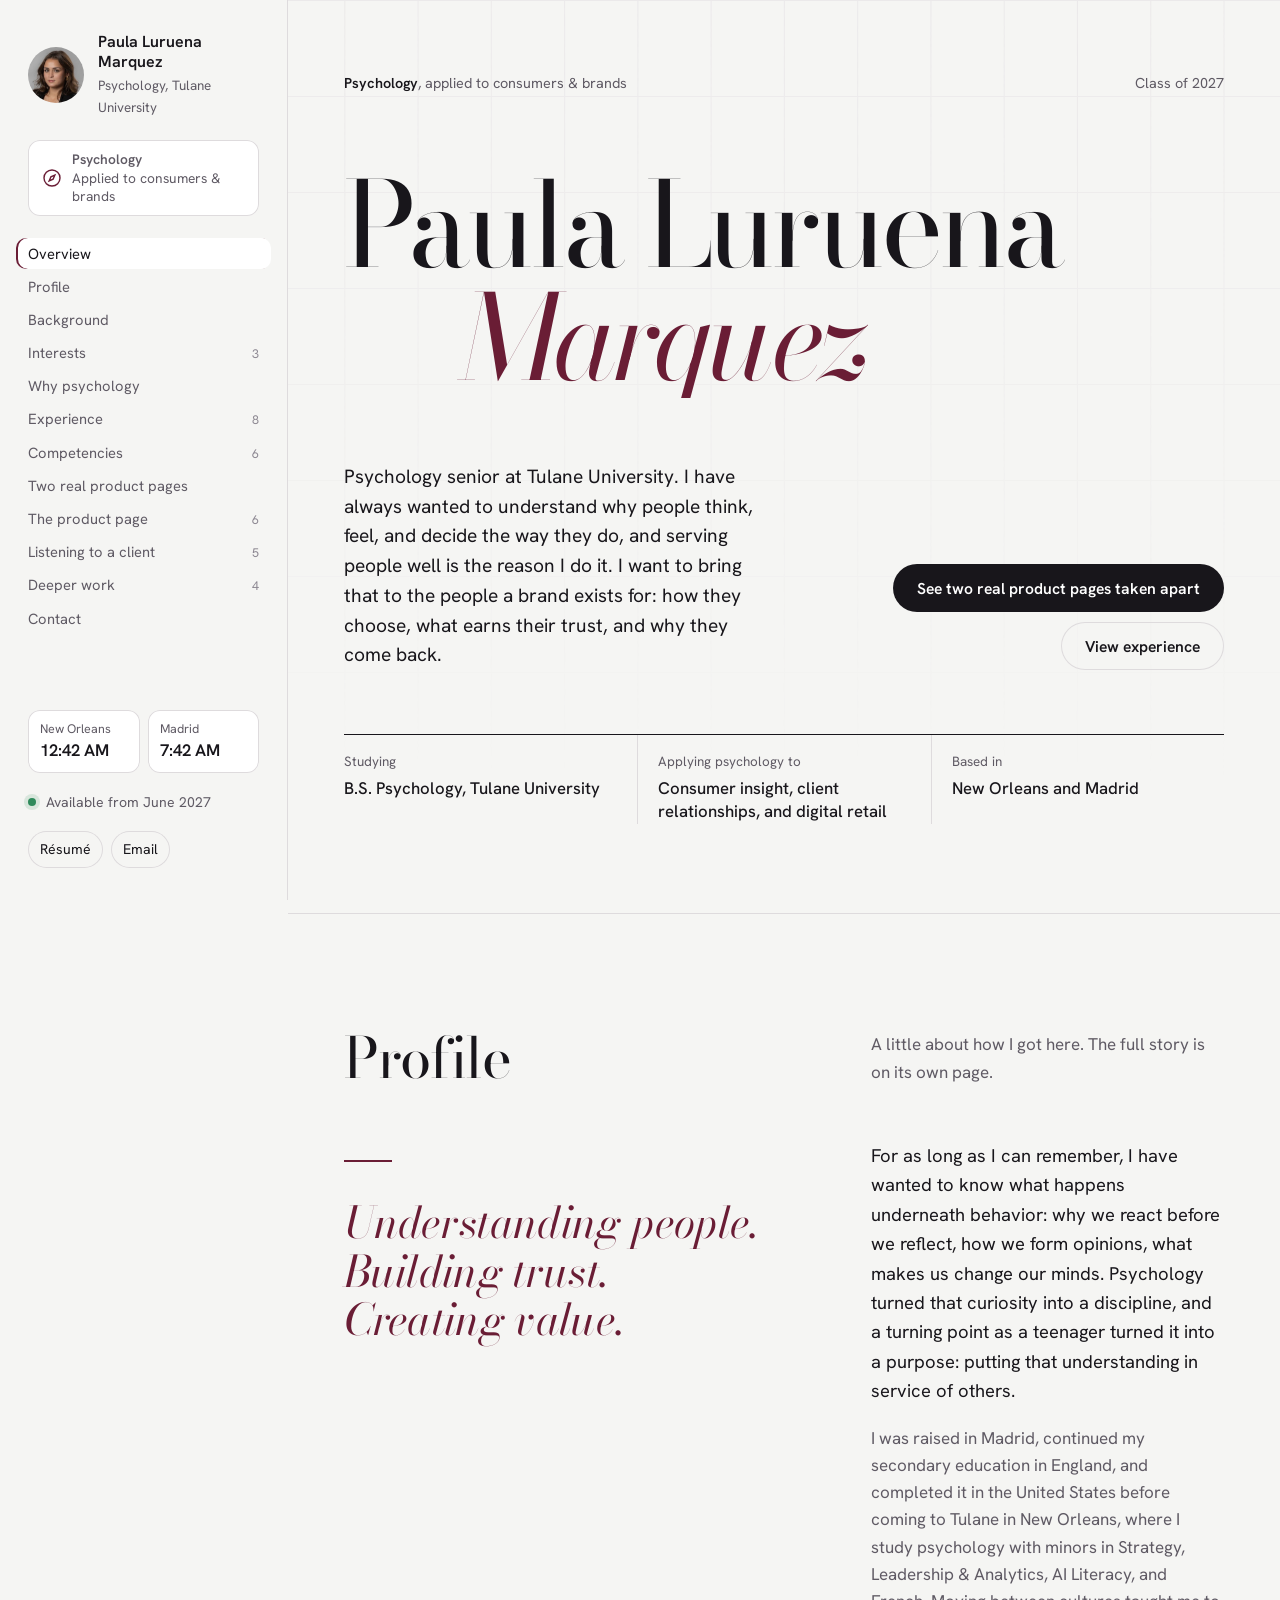
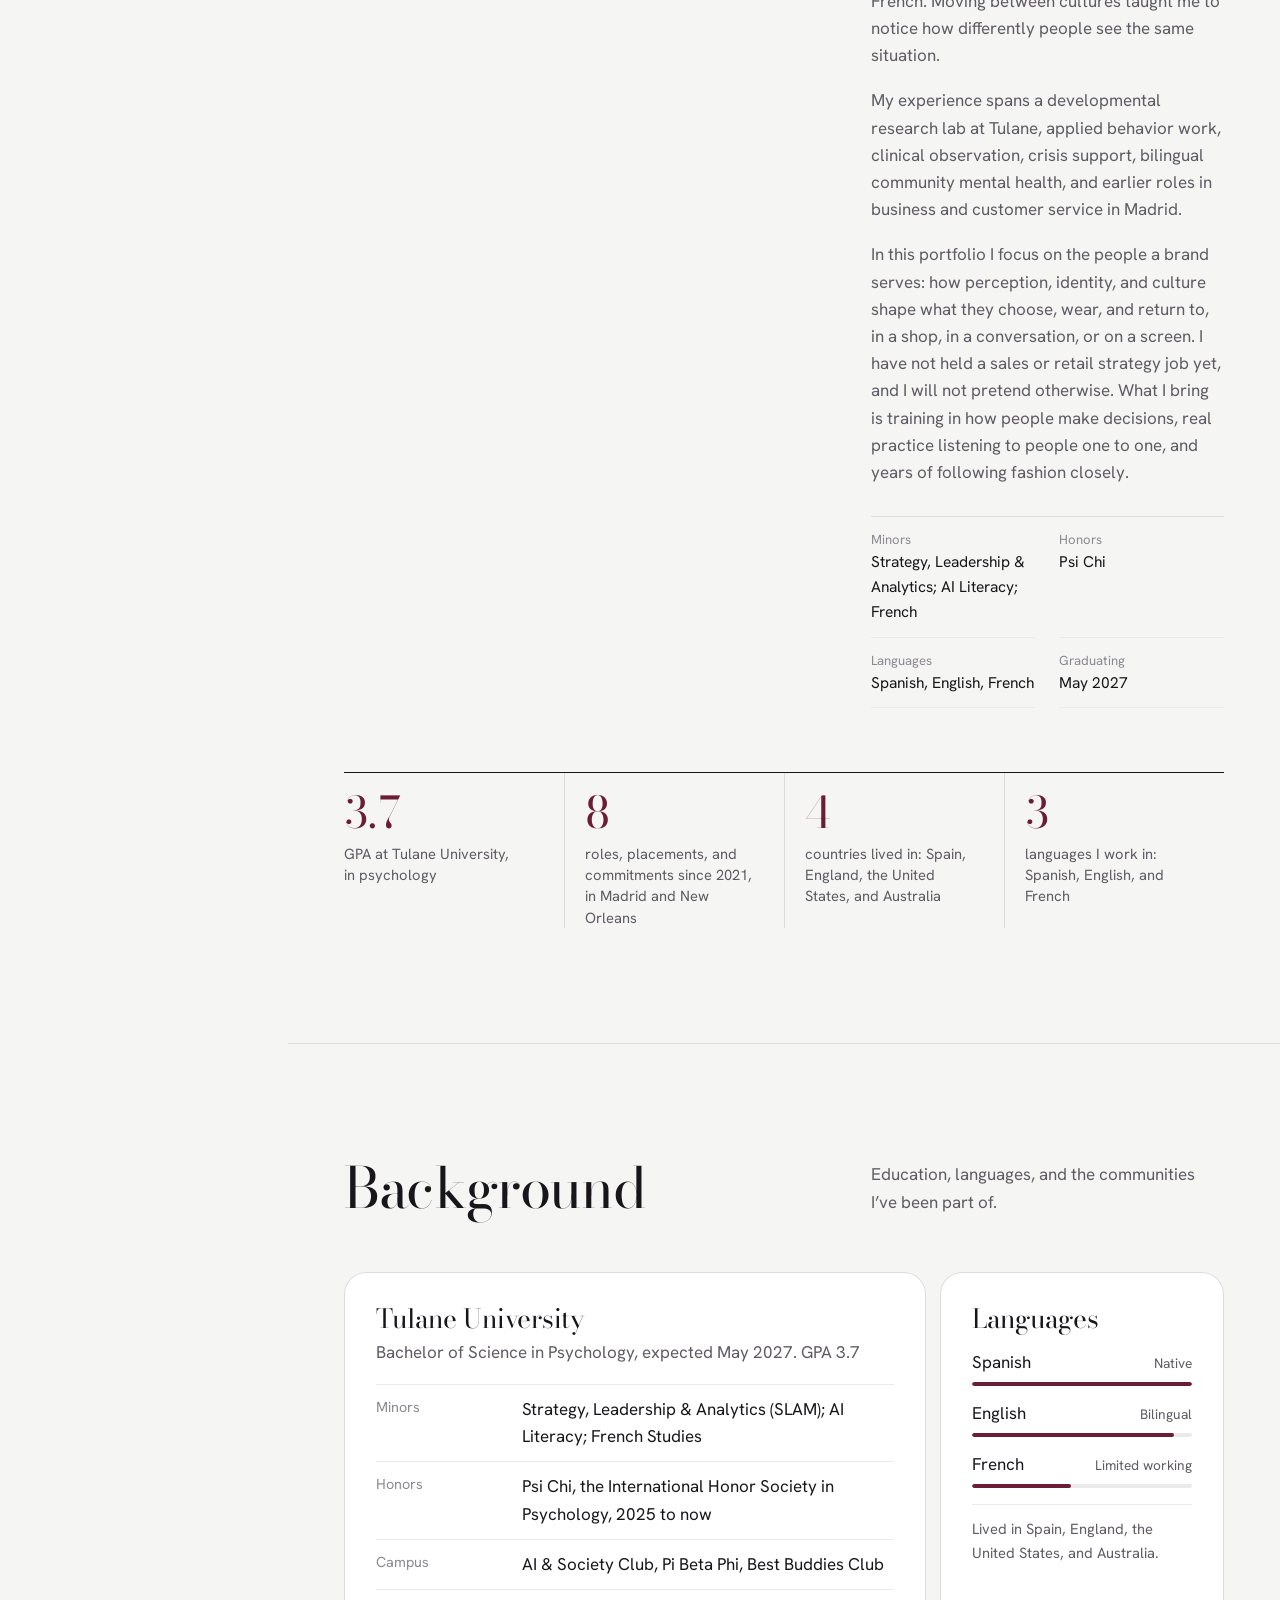
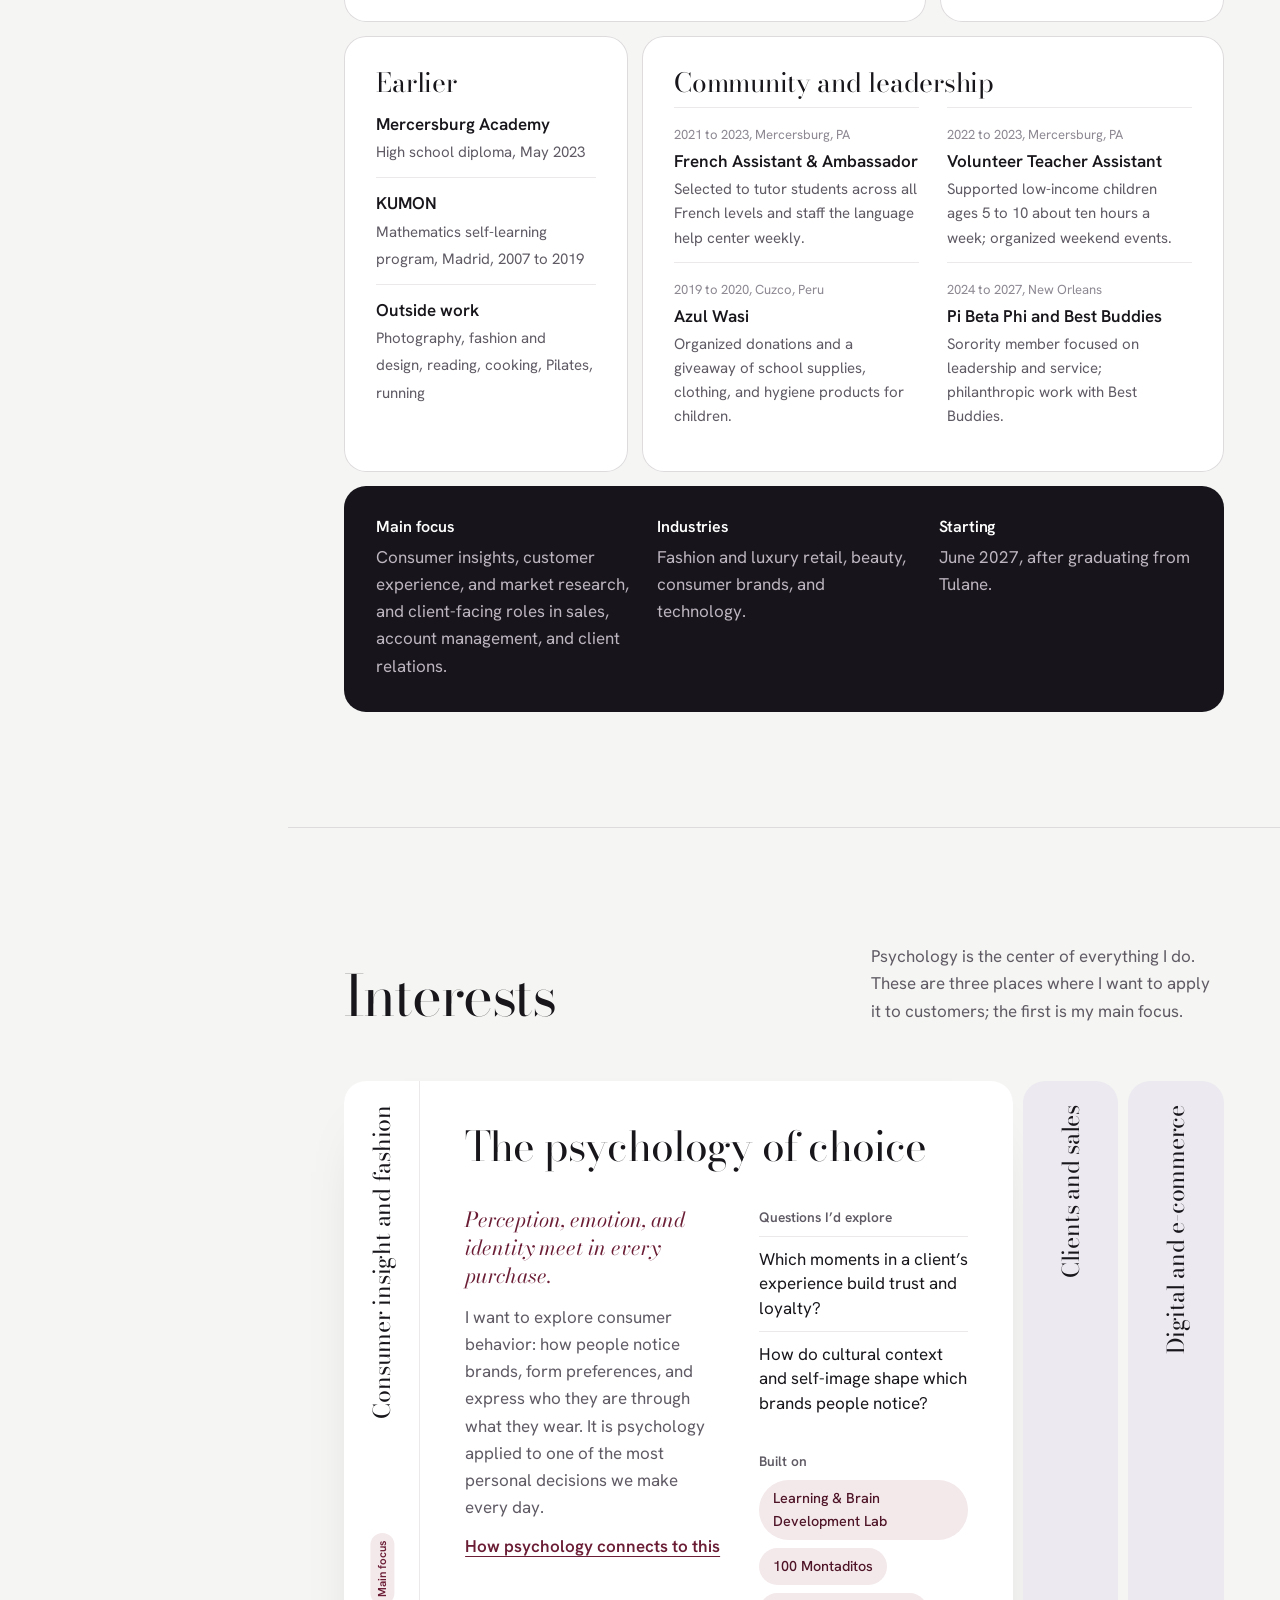
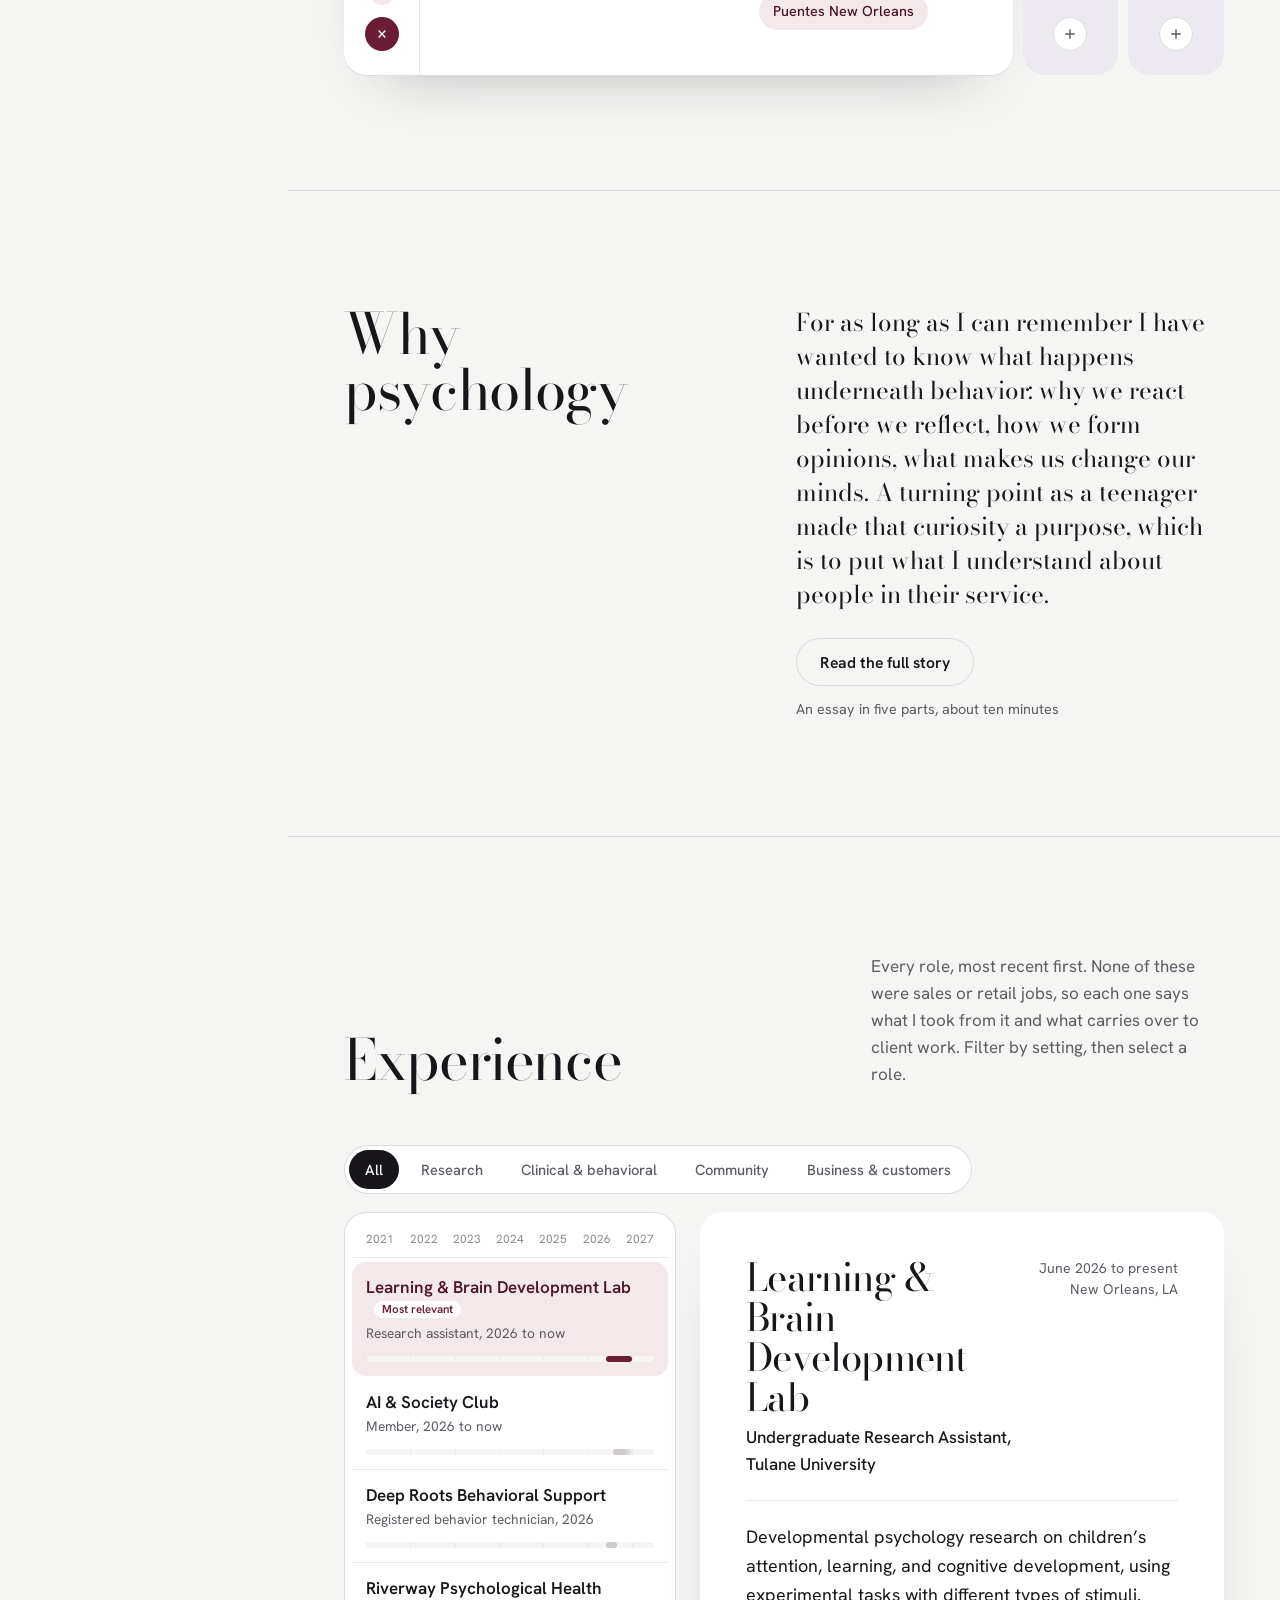
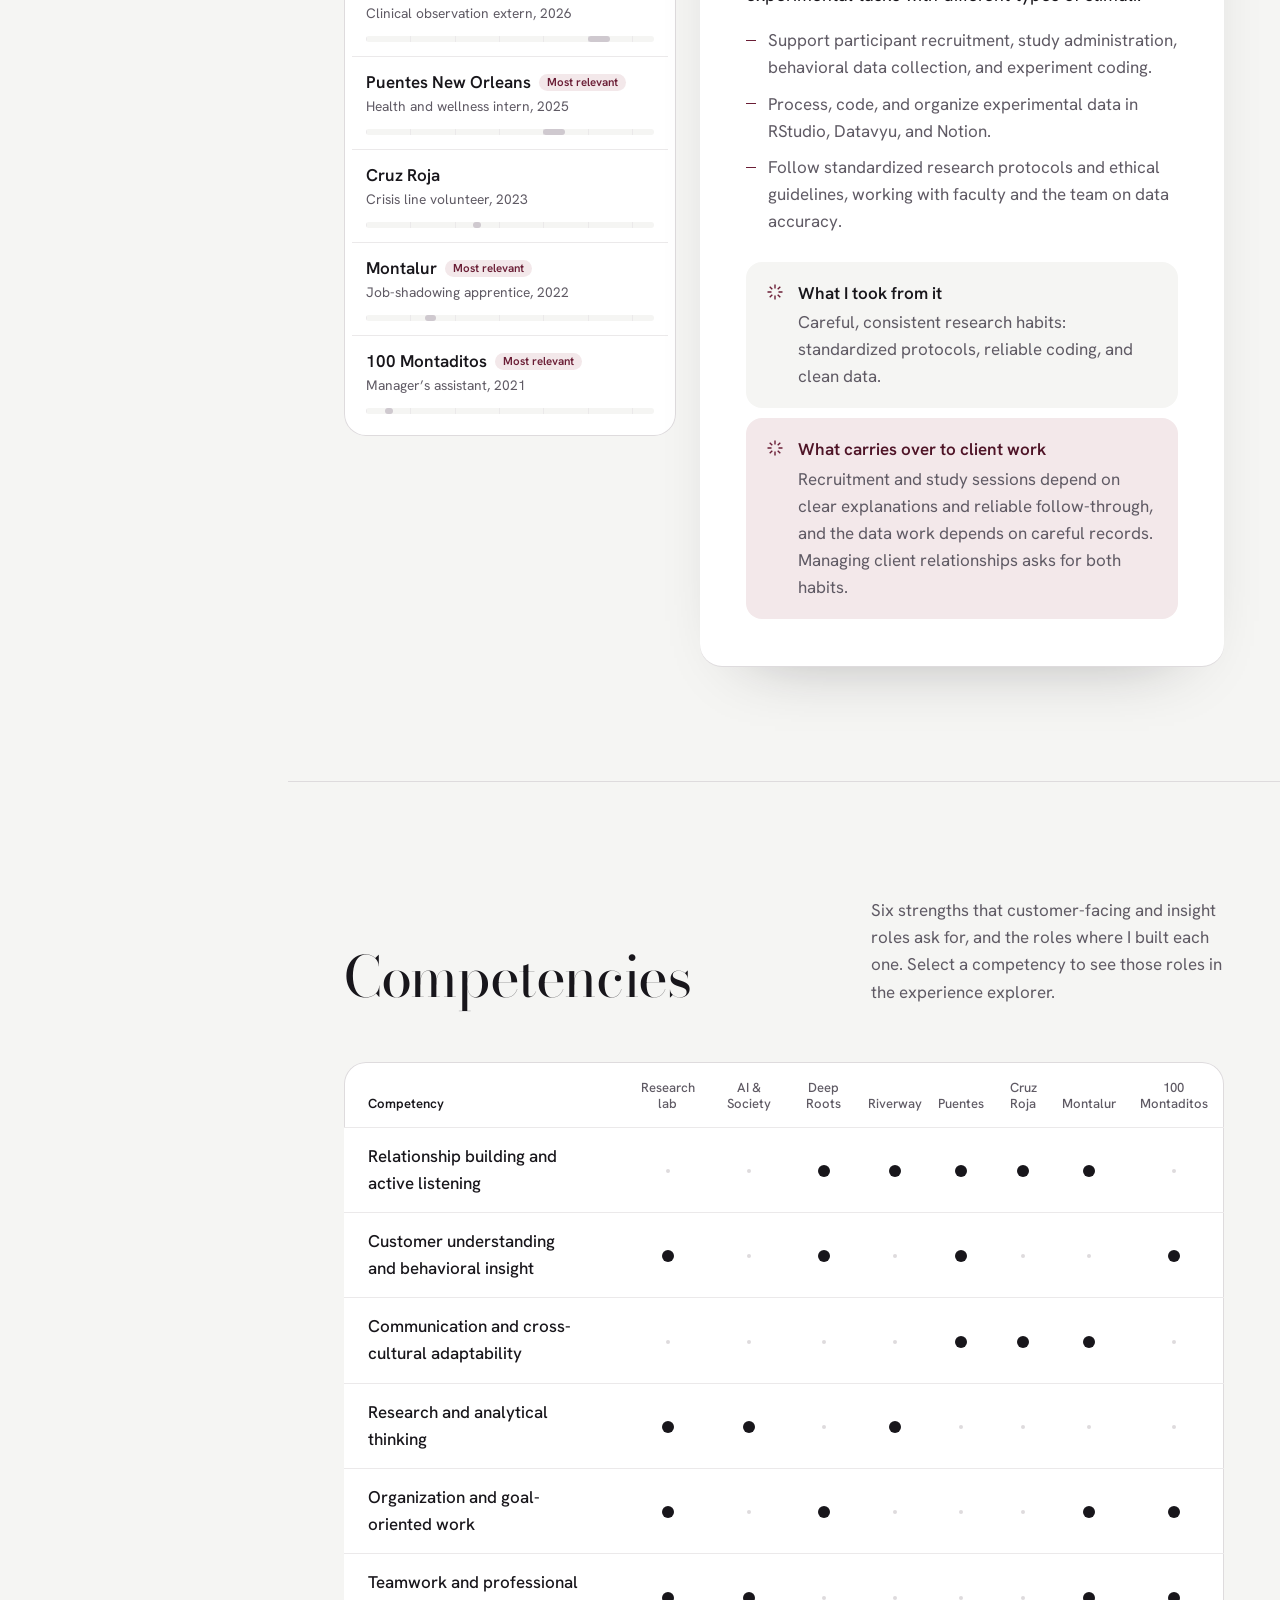
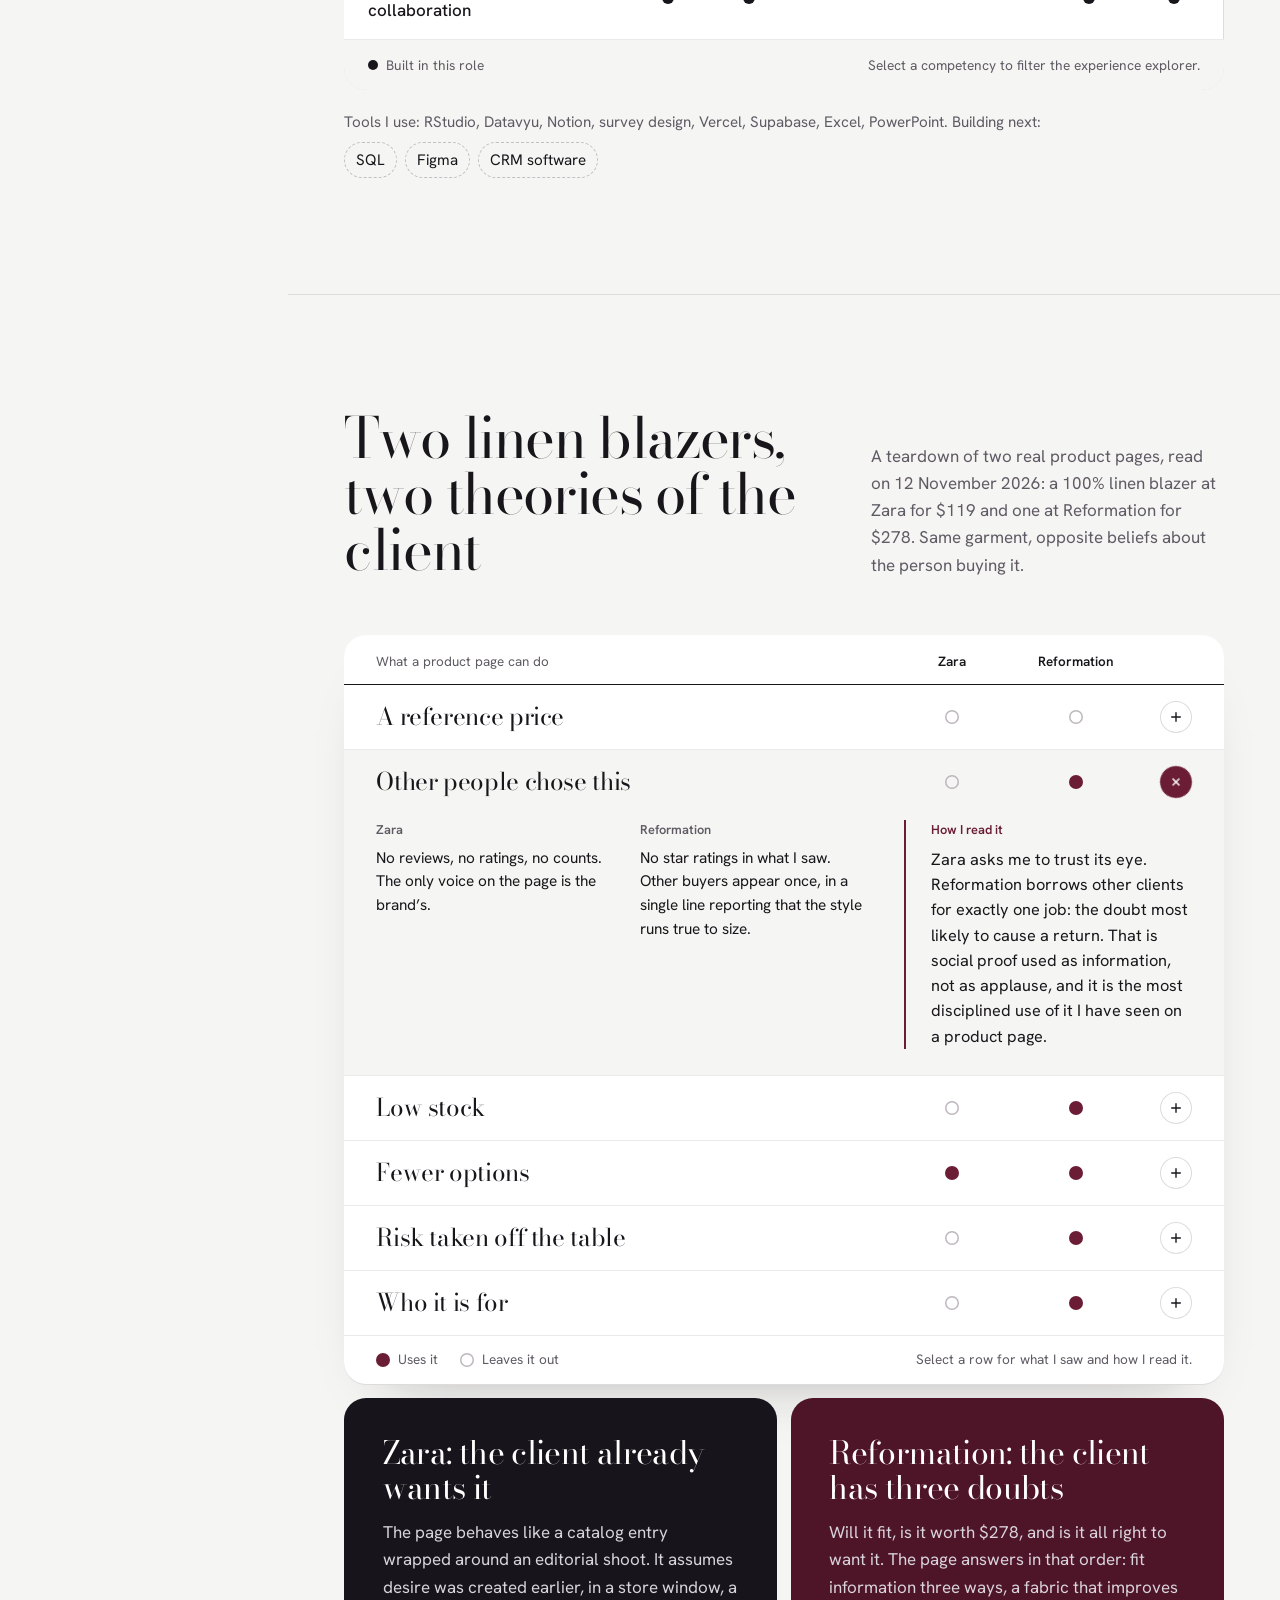
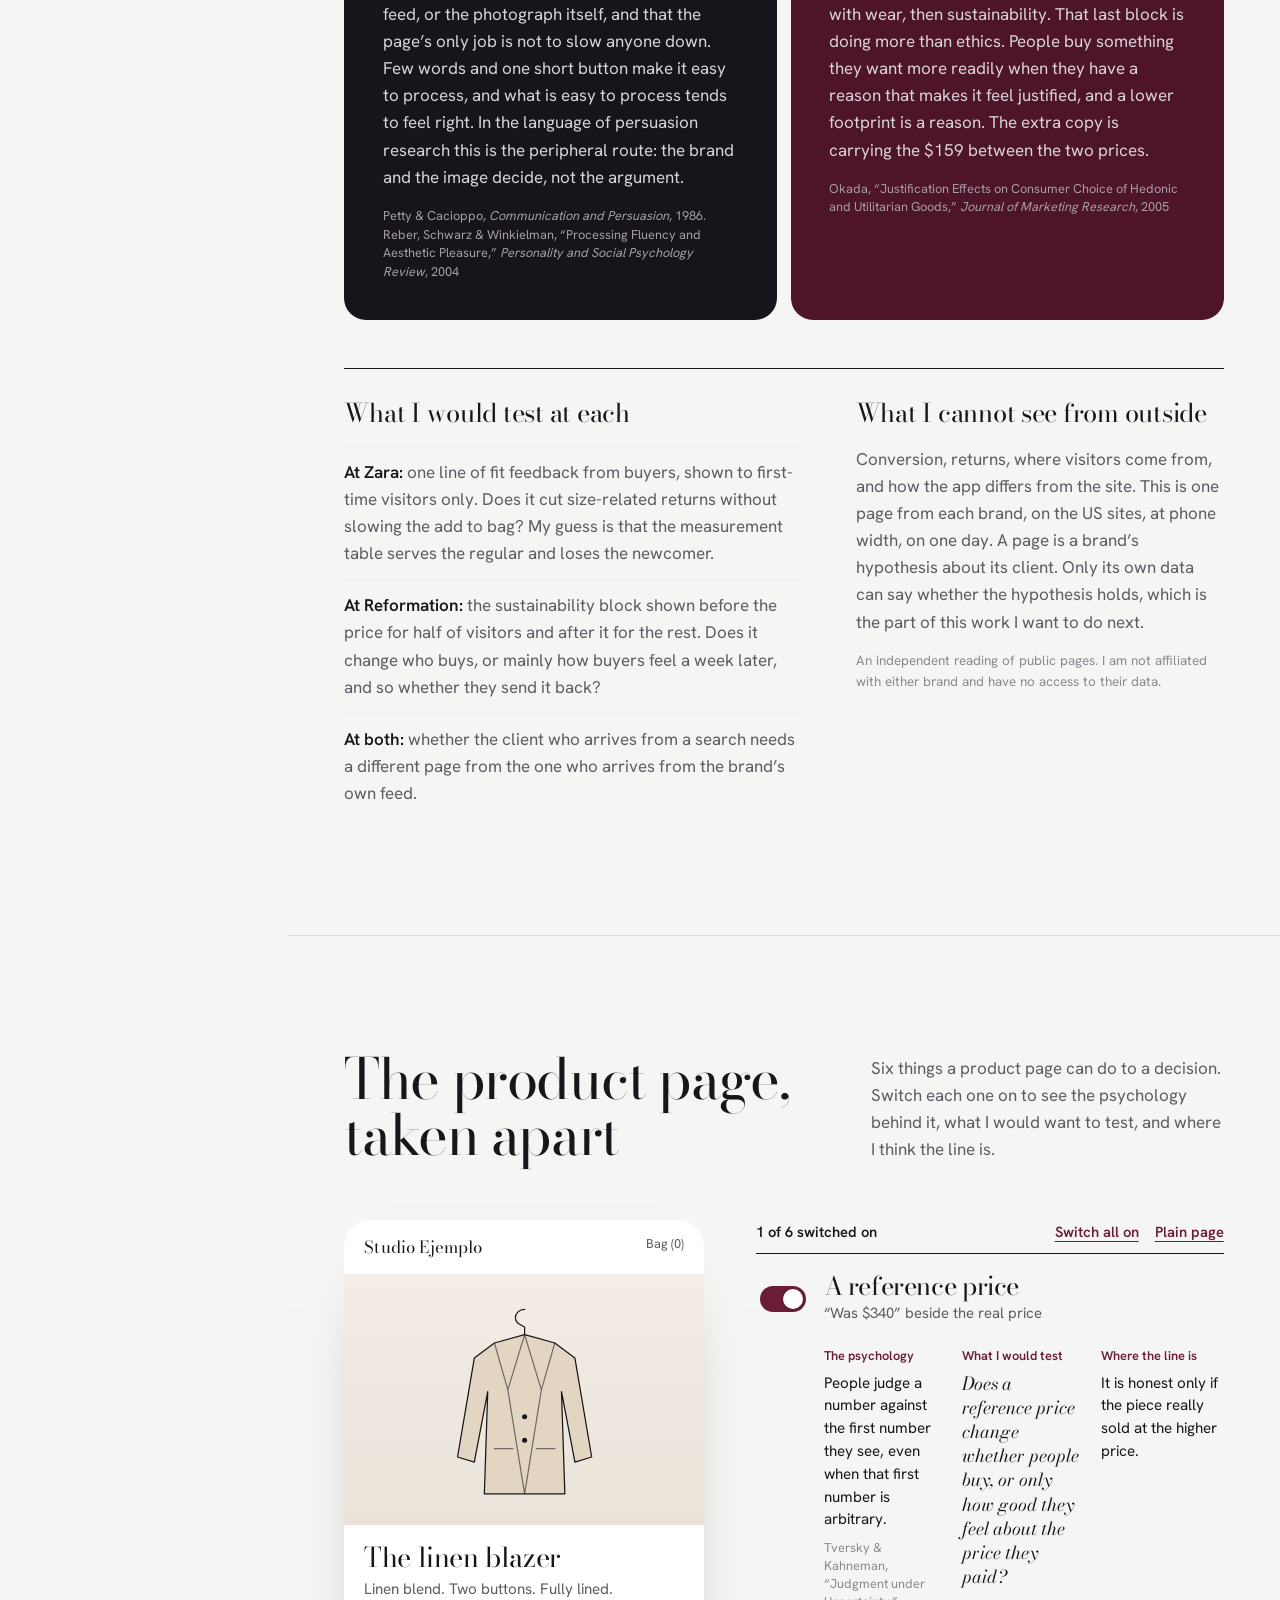
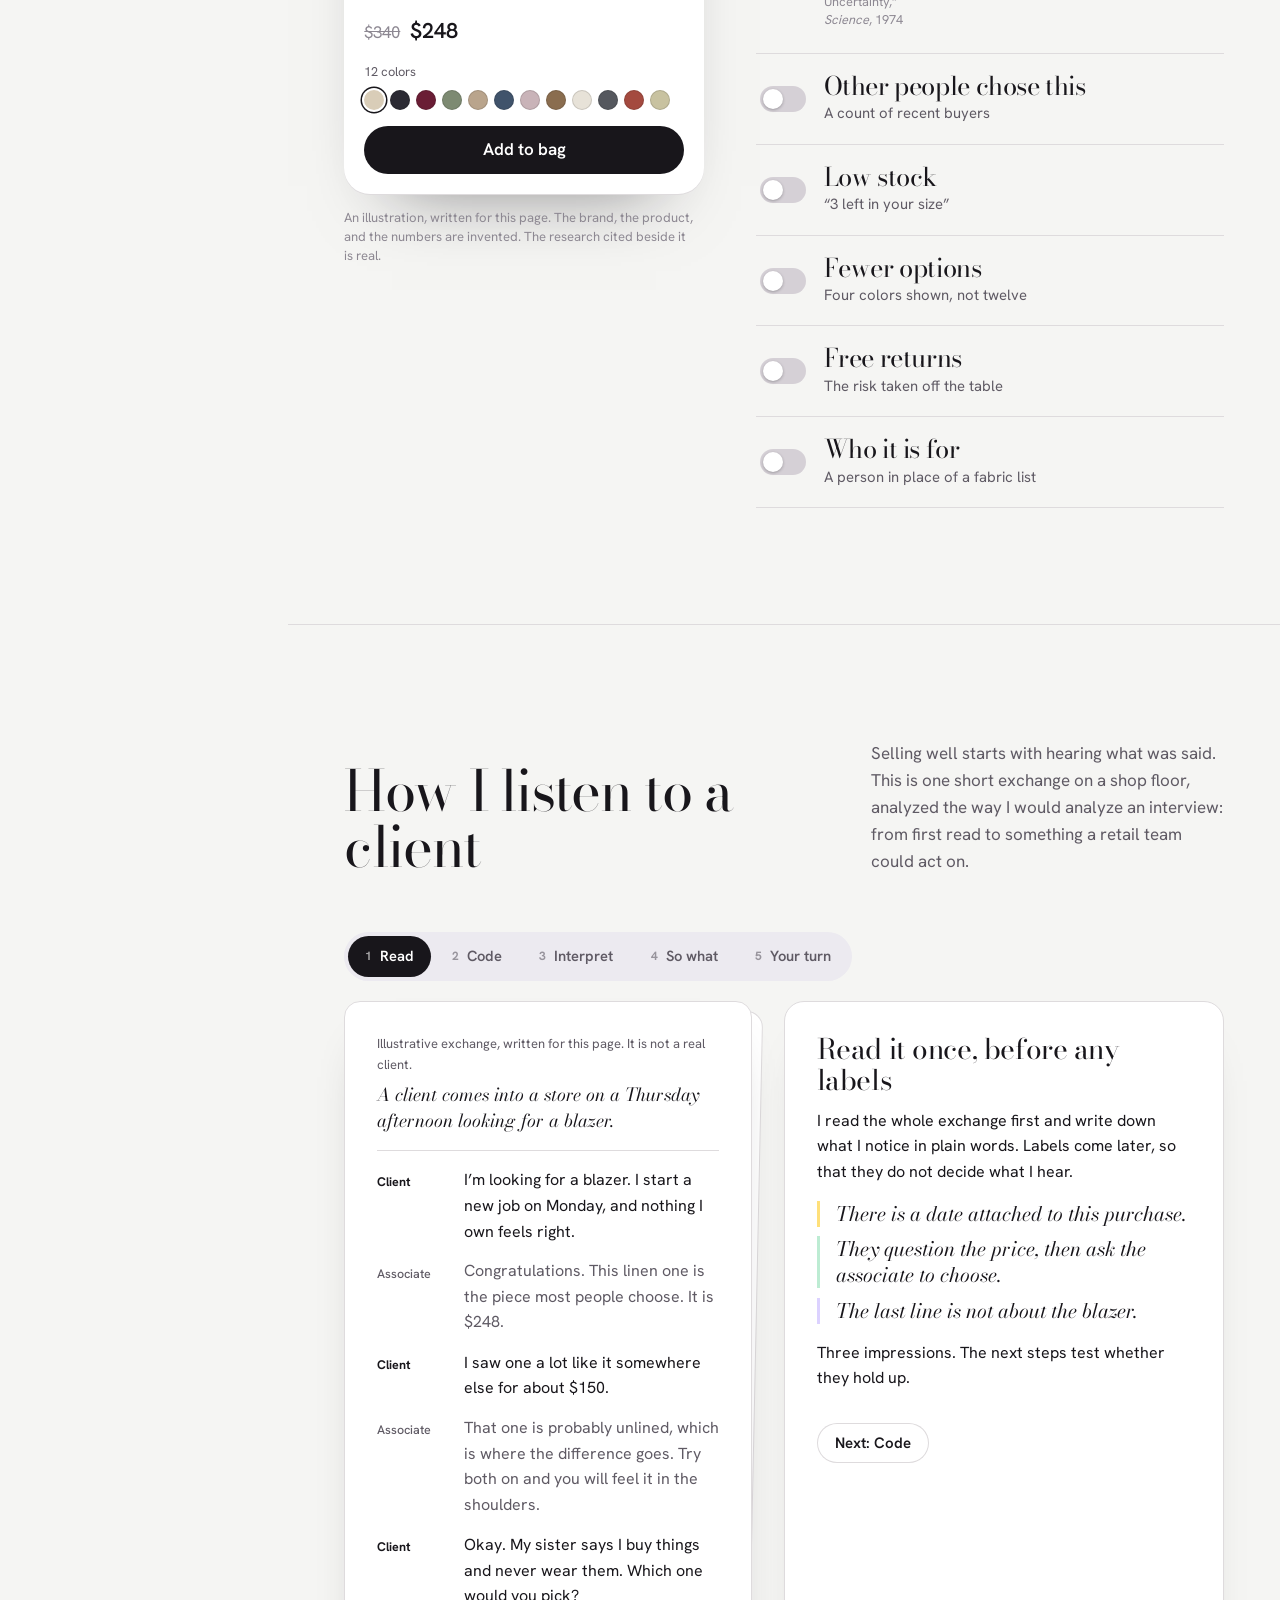
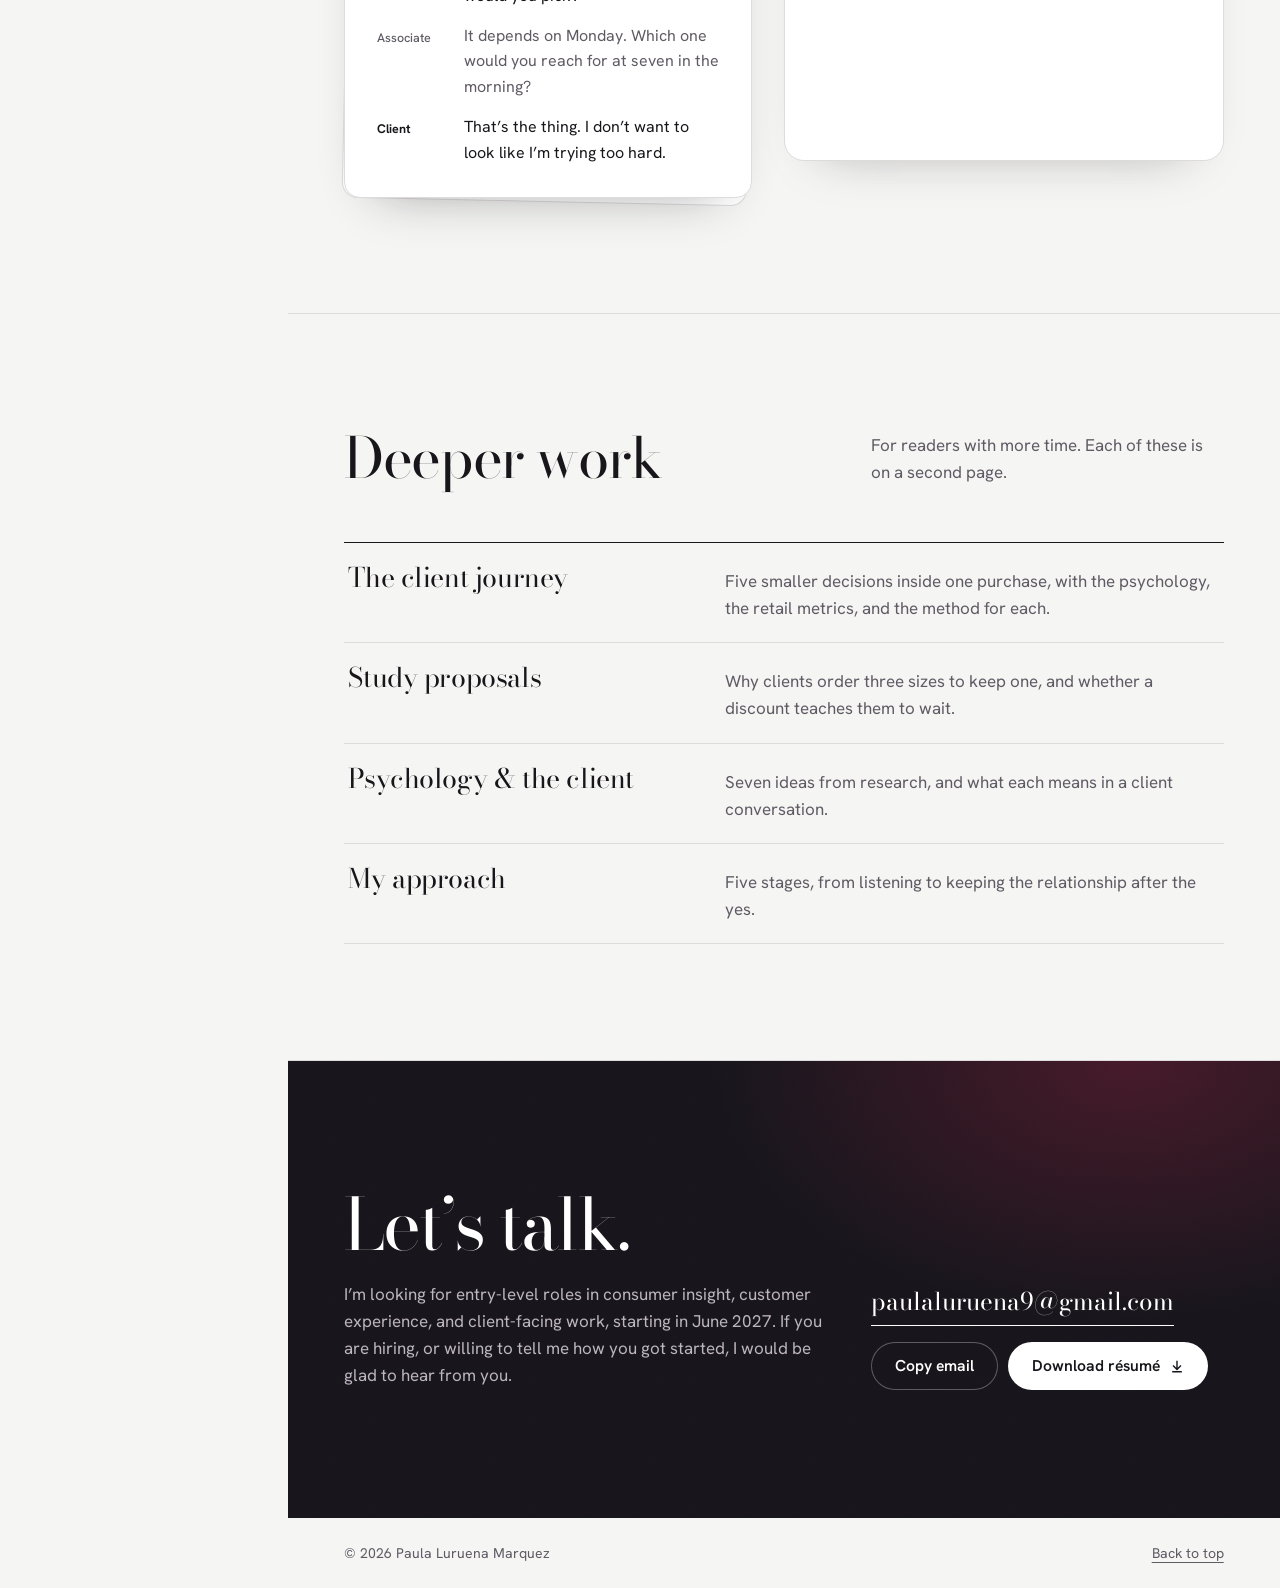
==== commit f7ada369: "Remove high school GPA Co-Authored-By: Claude Fable 5.2 <noreply@anthropic.com> Claude-Session: http" ====
--- a/index.html
+++ b/index.html
@@ -65,7 +65,7 @@
             </dl>
           </div>
         </div>
-        <dl class="record"><div><dt>3.7</dt><dd>GPA at Tulane University, in psychology</dd></div><div><dt>8</dt><dd>roles, placements, and commitments since 2021, in Madrid and New Orleans</dd></div><div><dt>4</dt><dd>countries lived in: Spain, England, the United States, and Australia</dd></div><div><dt>3</dt><dd>languages I work in: Spanish, English, and French</dd></div><div><dt>4.00</dt><dd>high school GPA at Mercersburg Academy, earned in my second language</dd></div></dl>
+        <dl class="record"><div><dt>3.7</dt><dd>GPA at Tulane University, in psychology</dd></div><div><dt>8</dt><dd>roles, placements, and commitments since 2021, in Madrid and New Orleans</dd></div><div><dt>4</dt><dd>countries lived in: Spain, England, the United States, and Australia</dd></div><div><dt>3</dt><dd>languages I work in: Spanish, English, and French</dd></div></dl>
       </div>
     </section>
 
@@ -93,7 +93,7 @@
           <article class="tile tile-earlier">
             <h3>Earlier</h3>
             <ul class="earlier-list">
-              <li><strong>Mercersburg Academy</strong><span>High school diploma, May 2023, 4.00 GPA</span></li>
+              <li><strong>Mercersburg Academy</strong><span>High school diploma, May 2023</span></li>
               <li><strong>KUMON</strong><span>Mathematics self-learning program, Madrid, 2007 to 2019</span></li>
               <li><strong>Outside work</strong><span>Photography, fashion and design, reading, cooking, Pilates, running</span></li>
             </ul>
--- a/styles.css
+++ b/styles.css
@@ -877,7 +877,7 @@
 .xnote{color:var(--soft);font-size:.88rem}
 .xnote .chip-link{font-size:.82rem;padding:3px 10px}
 /* the record, under the profile */
-.record{display:grid;grid-template-columns:repeat(5,1fr);margin-top:clamp(36px,5vw,64px);border-top:1px solid var(--ink)}
+.record{display:grid;grid-template-columns:repeat(4,1fr);margin-top:clamp(36px,5vw,64px);border-top:1px solid var(--ink)}
 .record>div{padding:18px 20px 0 0}
 .record>div+div{padding-left:20px;border-left:1px solid var(--line)}
 .record dt{font-family:var(--serif);font-size:clamp(2.2rem,3.4vw,3.1rem);line-height:1;letter-spacing:-.02em;color:var(--wine)}
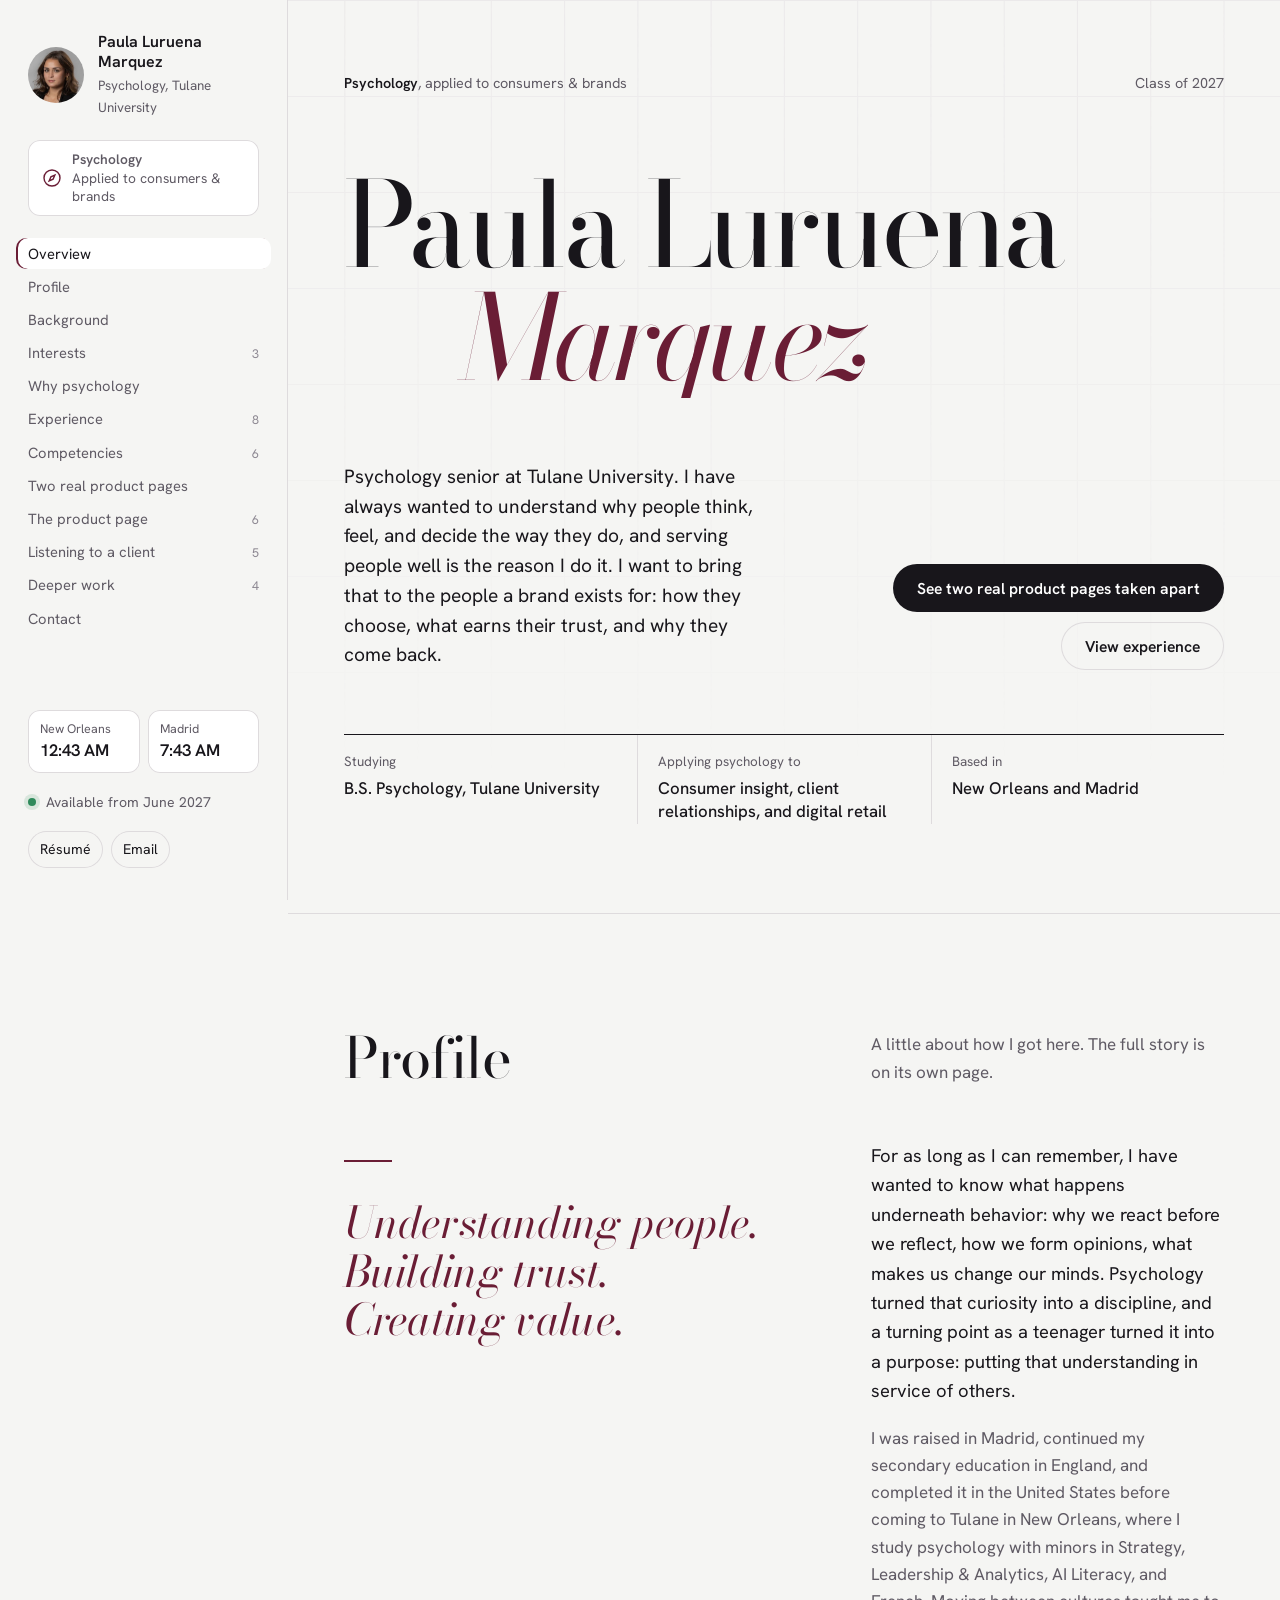
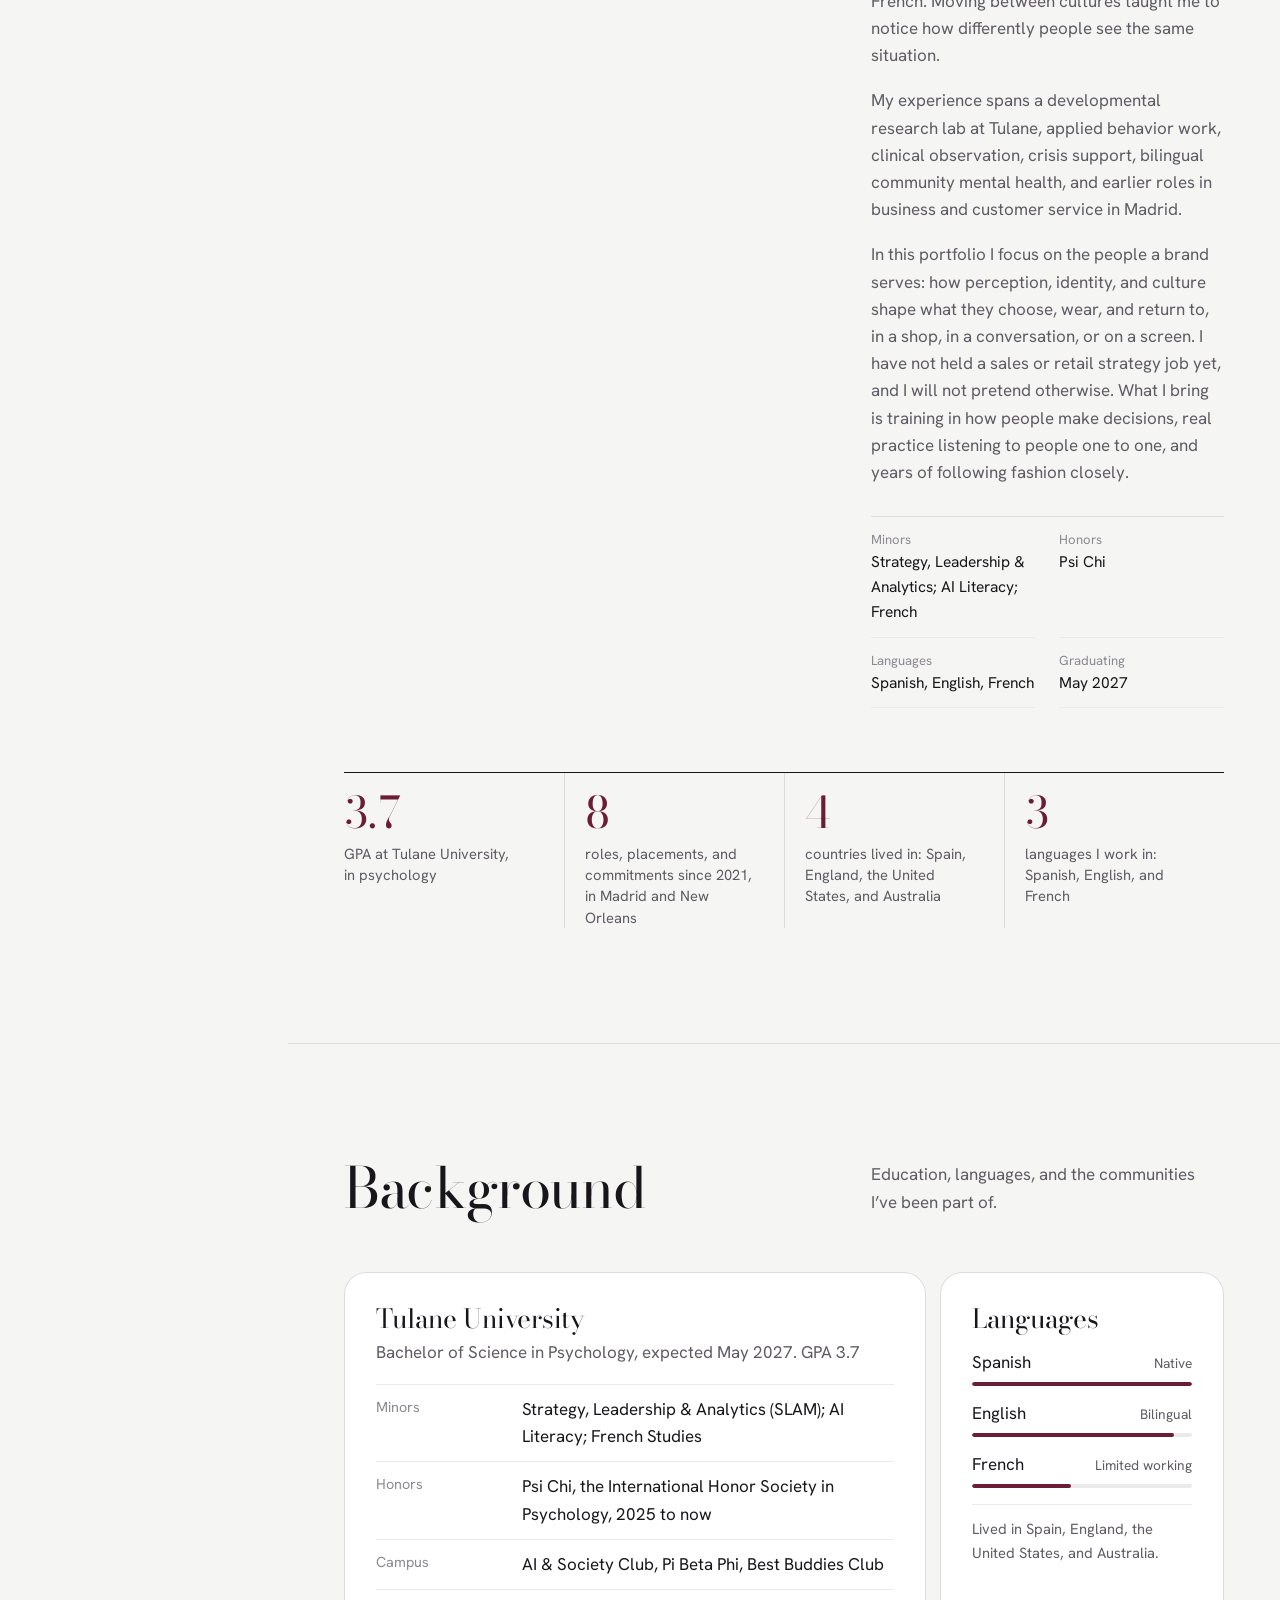
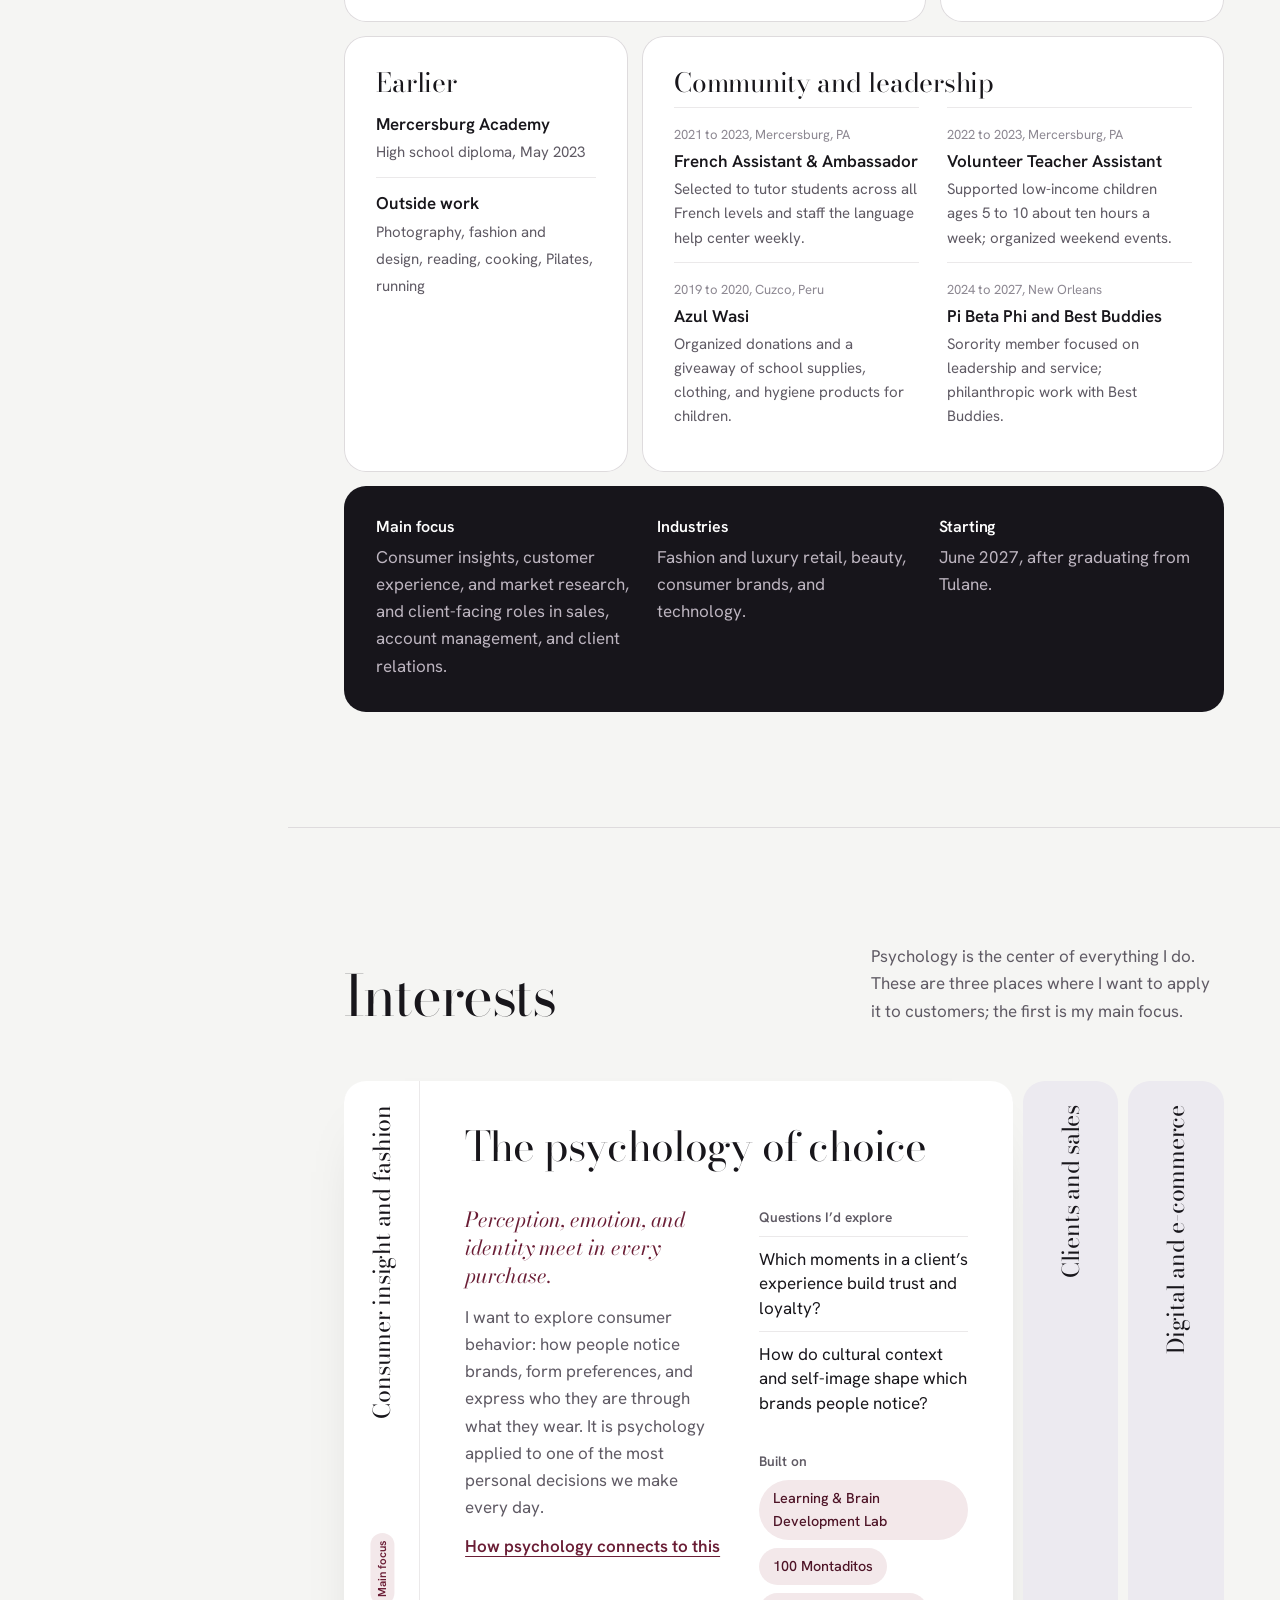
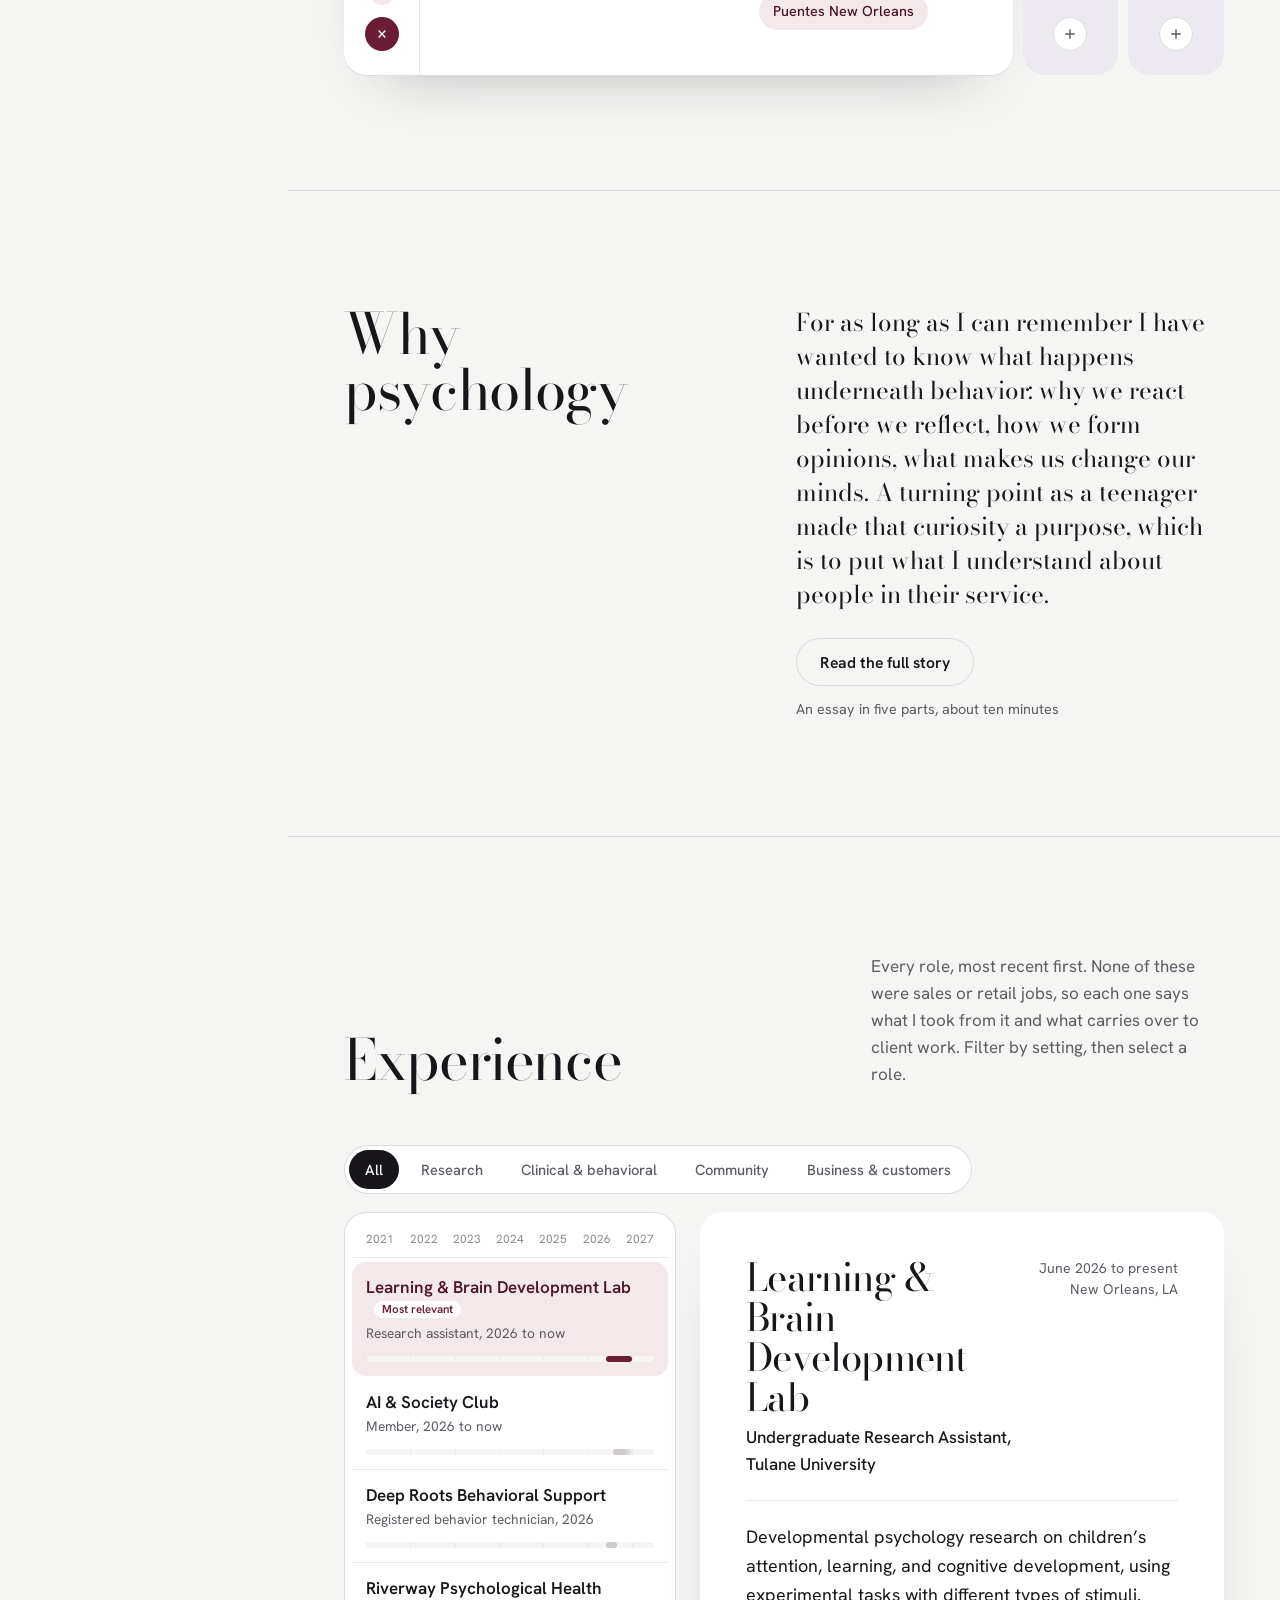
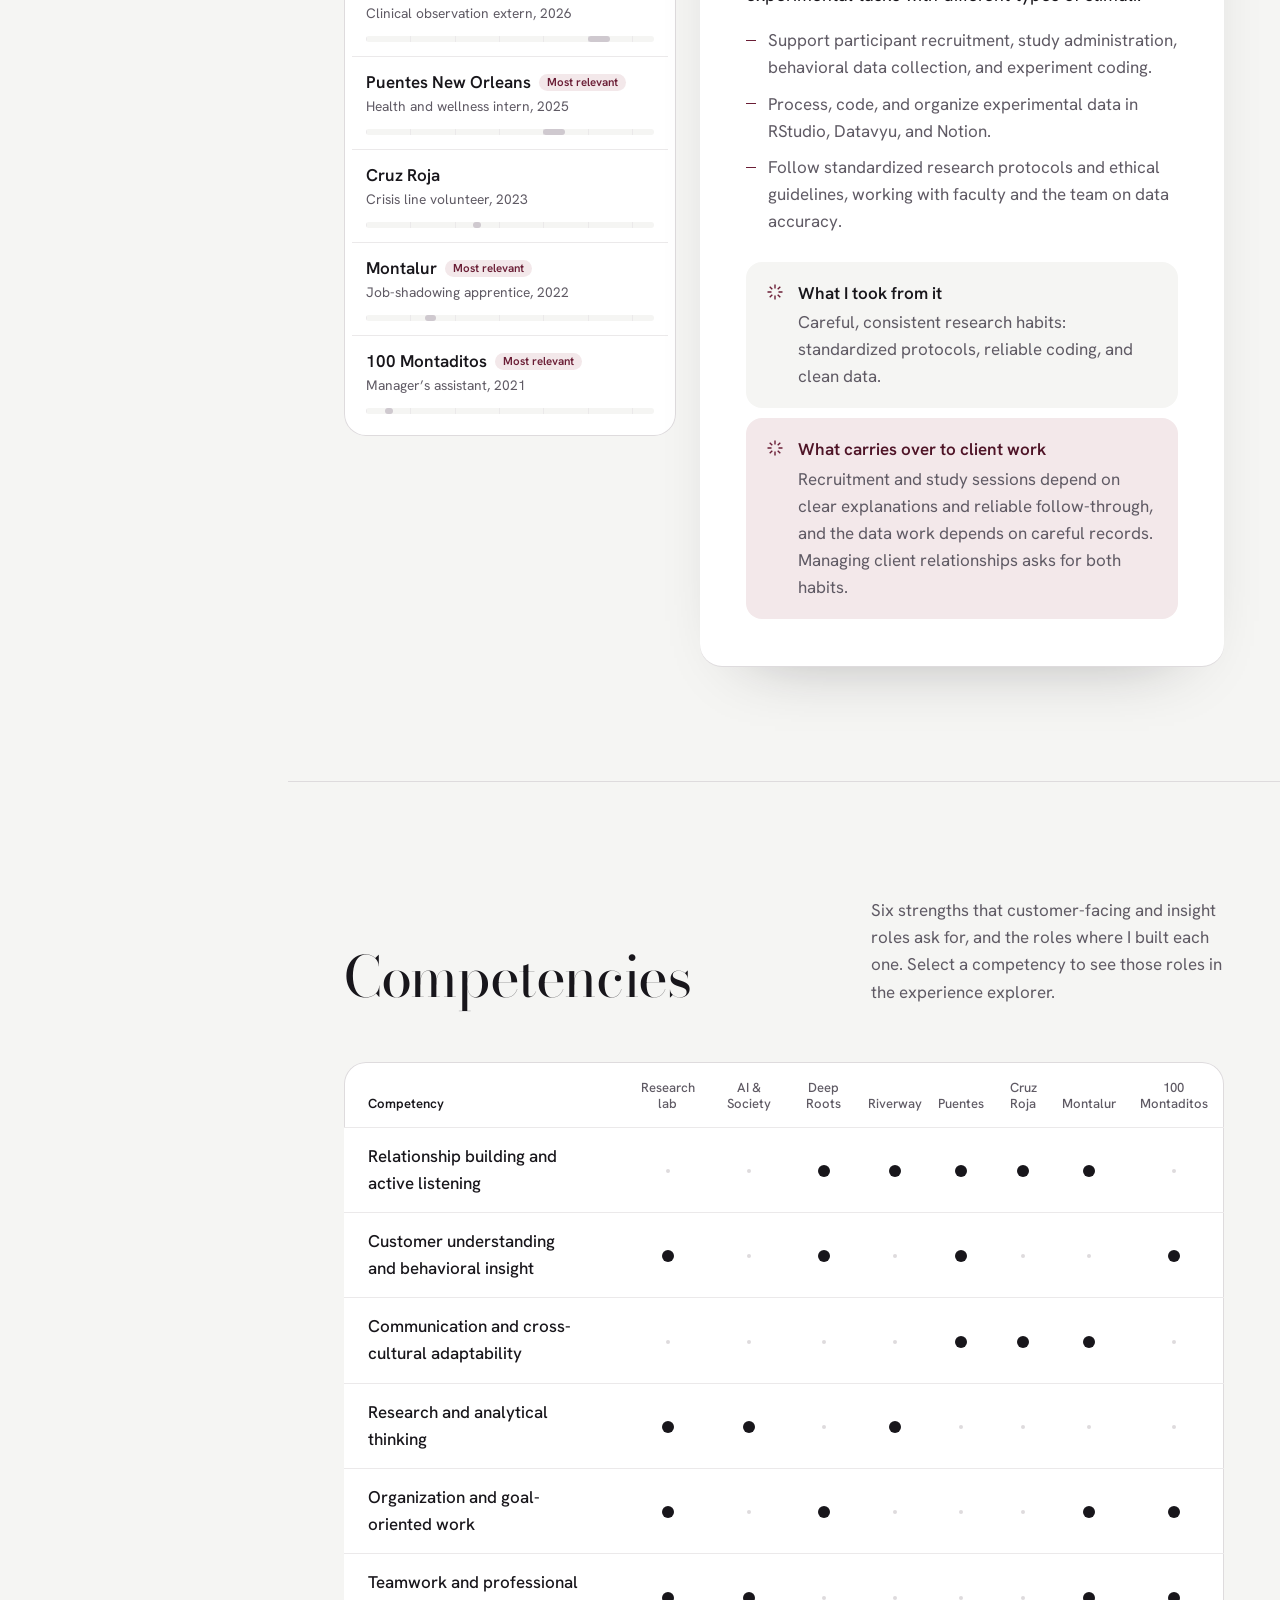
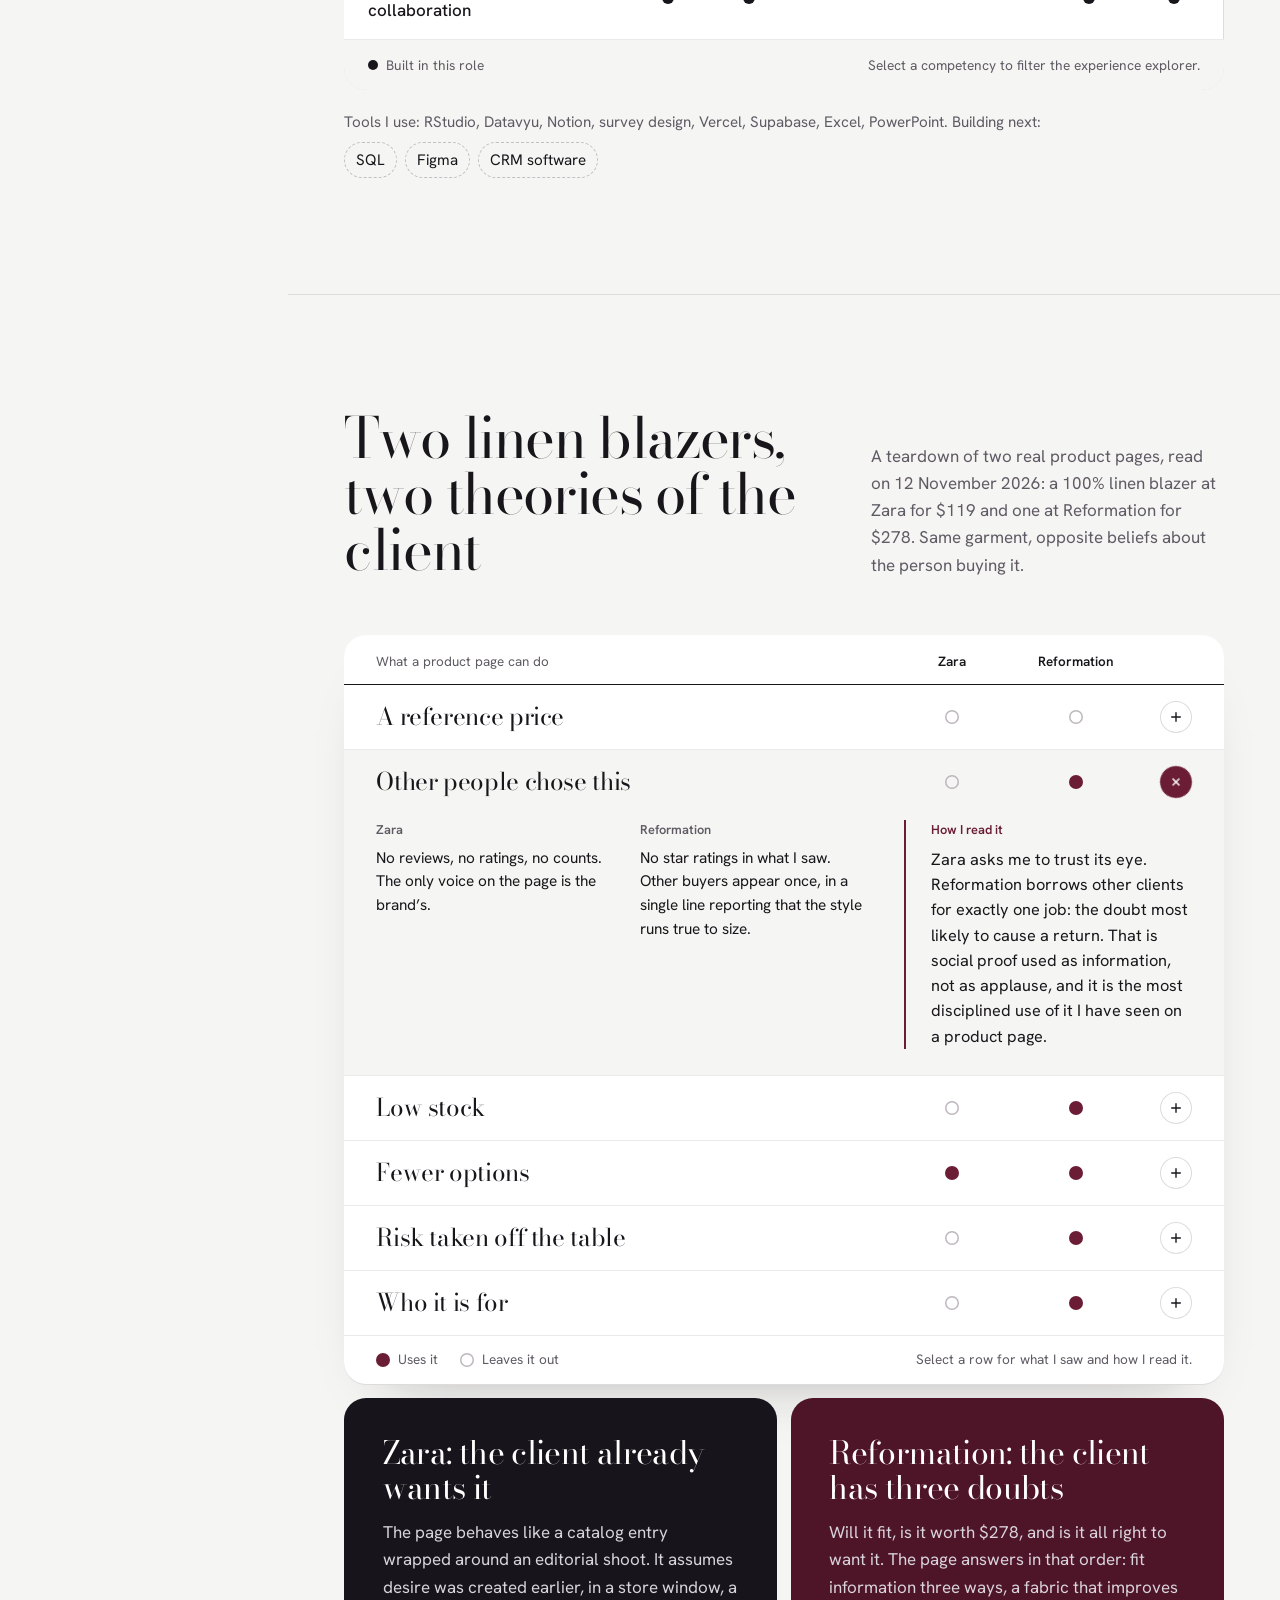
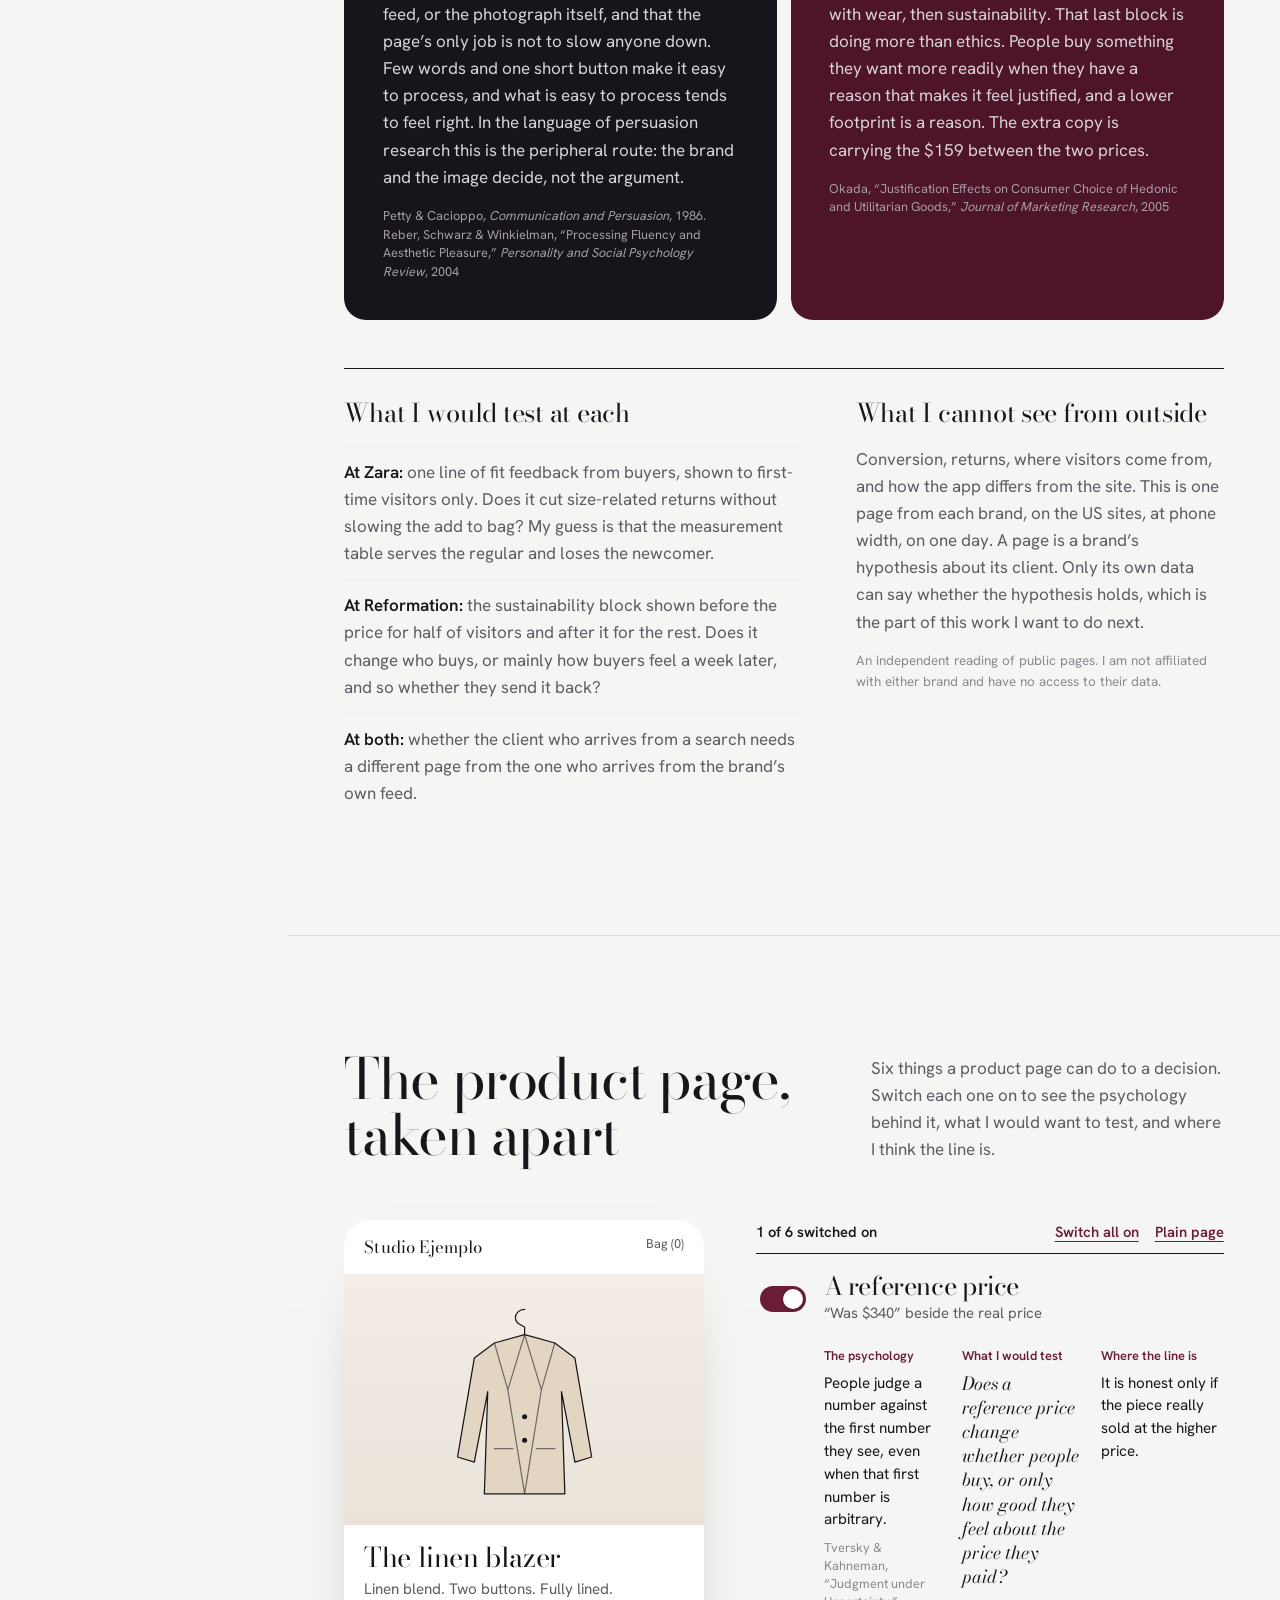
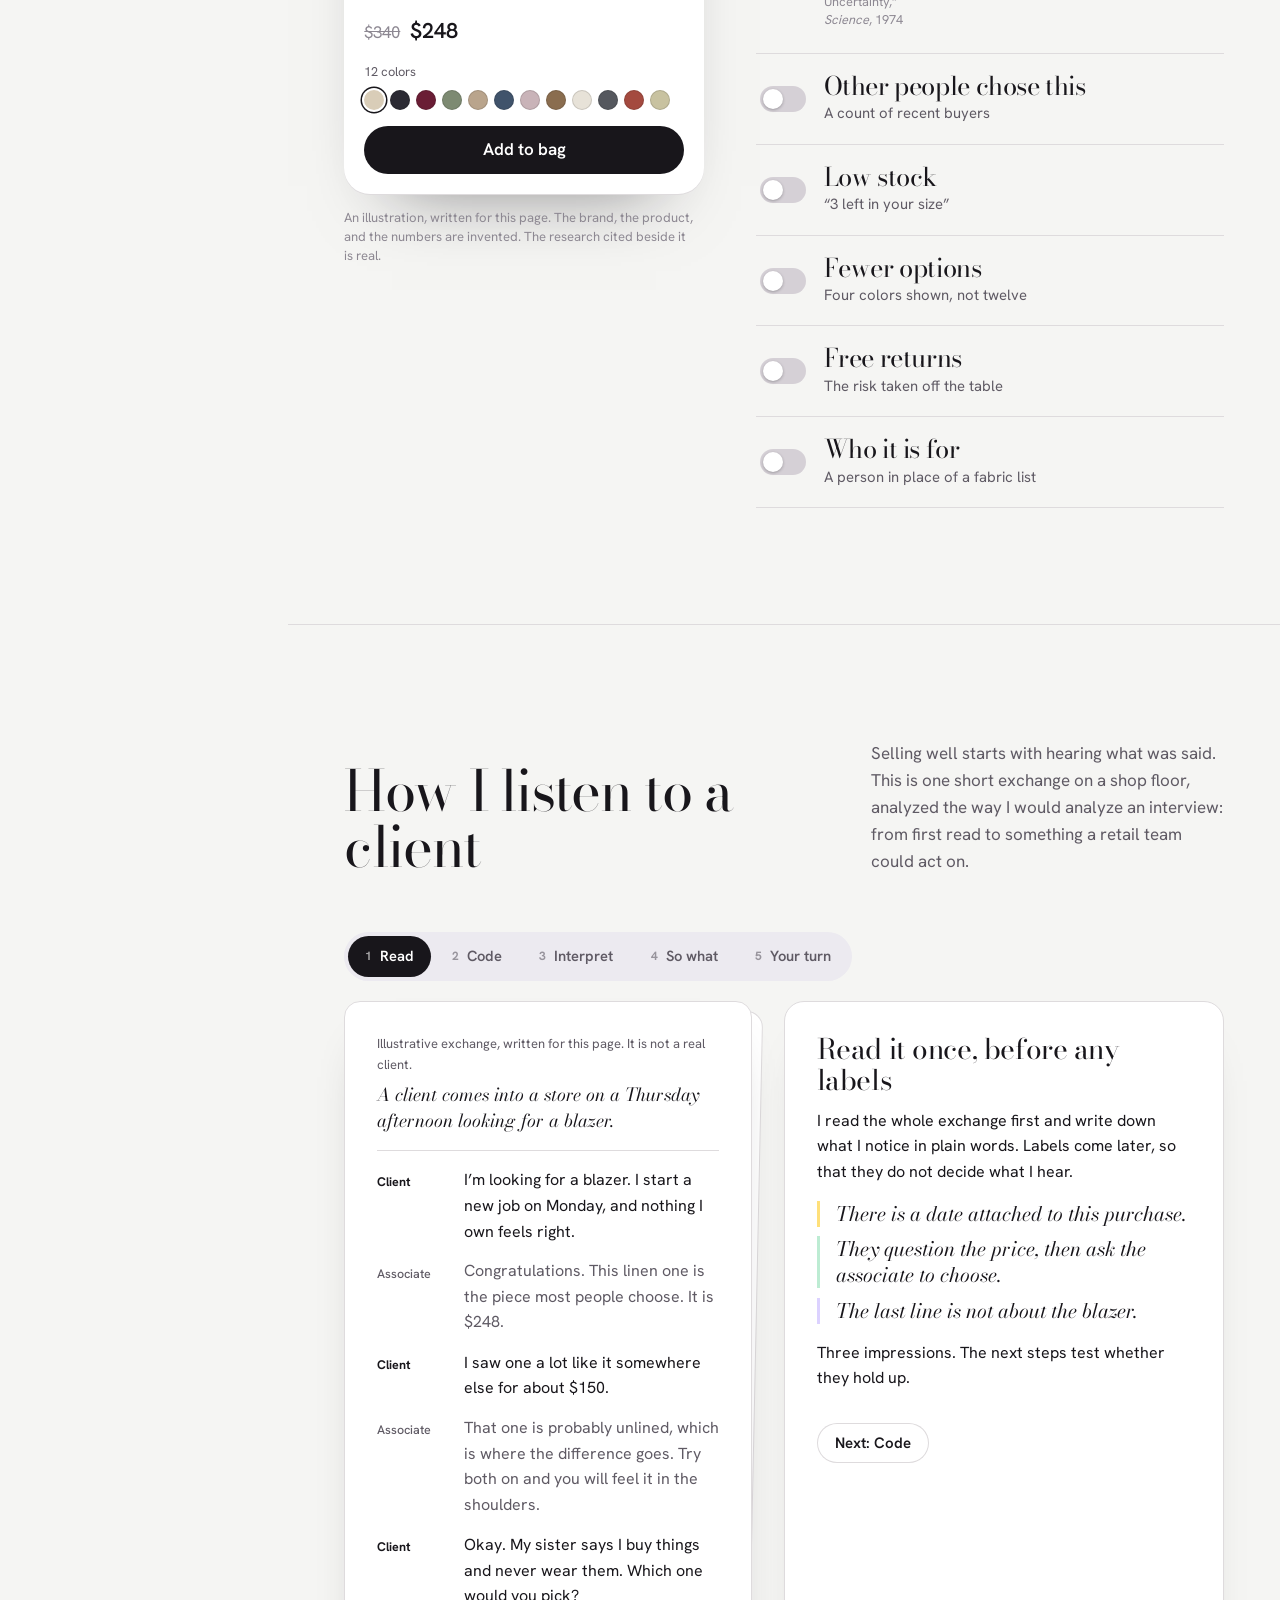
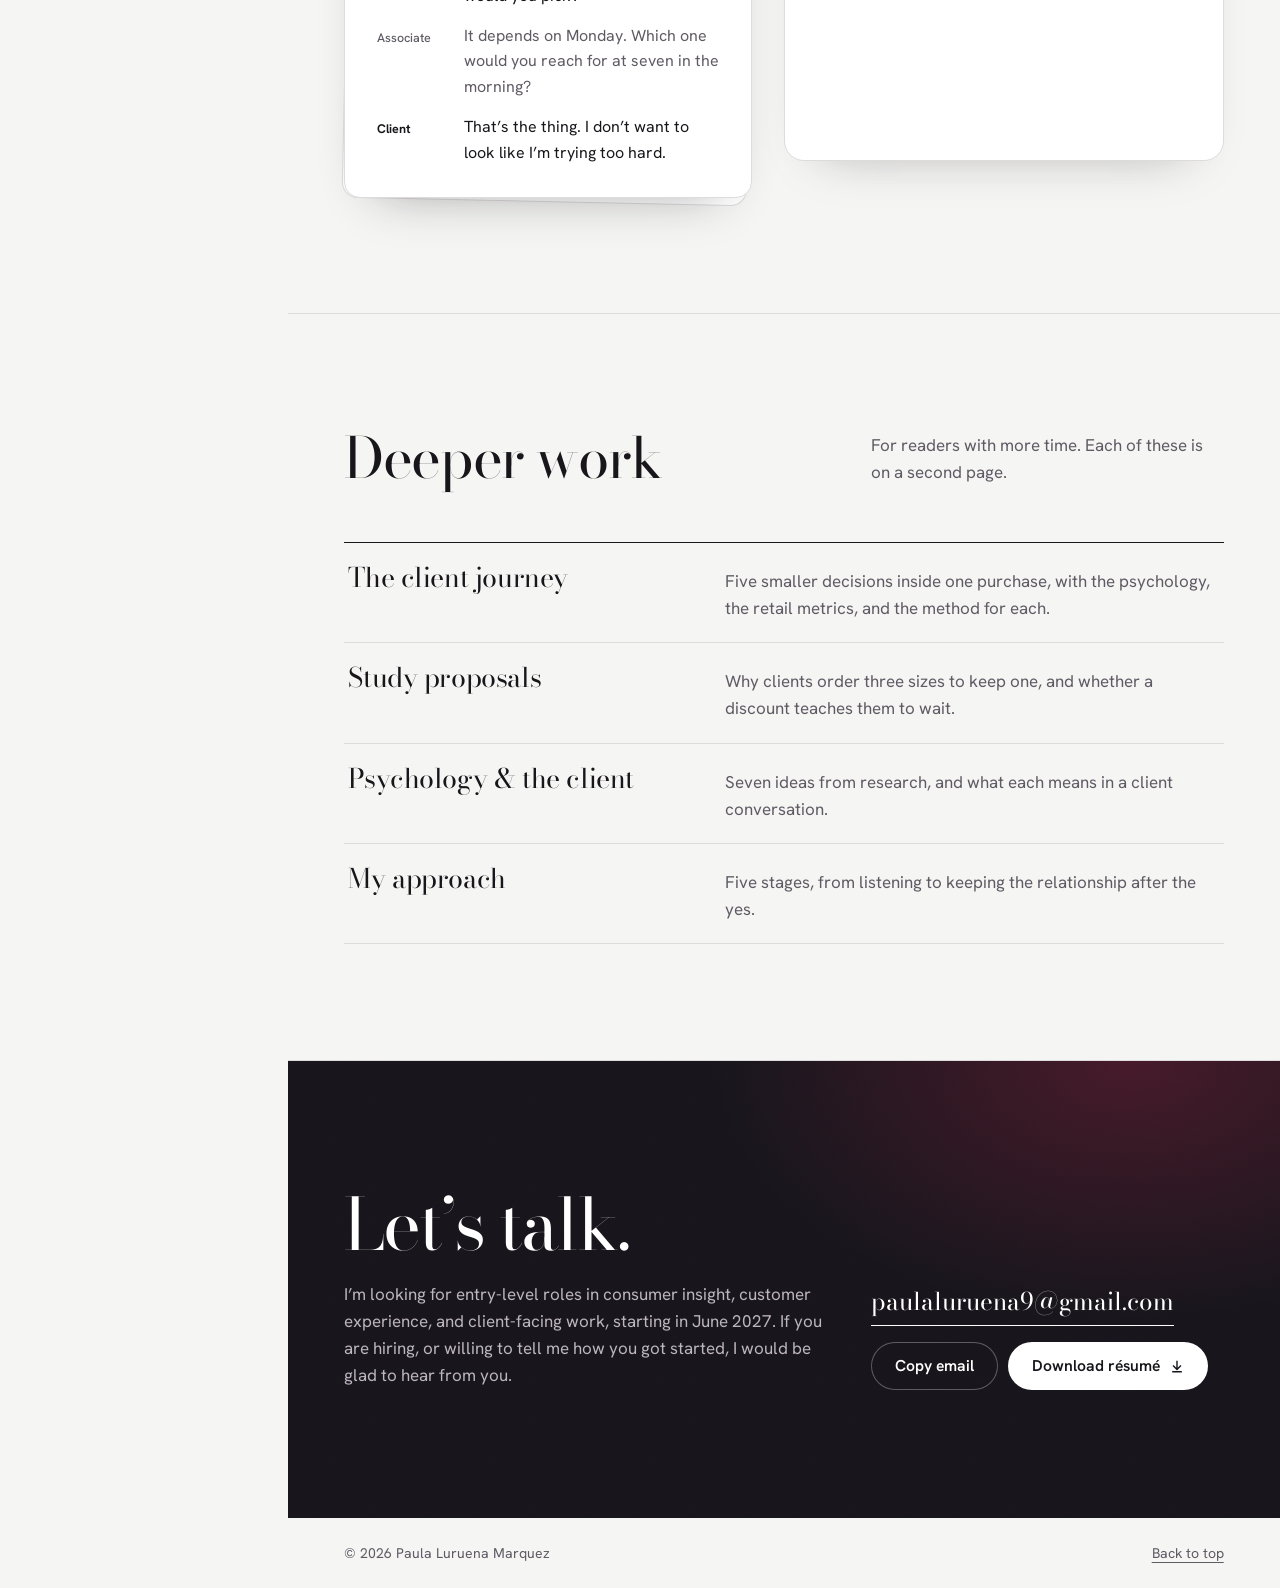
==== commit 08c9cf81: "Remove Kumon mentions Co-Authored-By: Claude Fable 5.2 <noreply@anthropic.com> Claude-Session: https" ====
--- a/index.html
+++ b/index.html
@@ -94,7 +94,6 @@
             <h3>Earlier</h3>
             <ul class="earlier-list">
               <li><strong>Mercersburg Academy</strong><span>High school diploma, May 2023</span></li>
-              <li><strong>KUMON</strong><span>Mathematics self-learning program, Madrid, 2007 to 2019</span></li>
               <li><strong>Outside work</strong><span>Photography, fashion and design, reading, cooking, Pilates, running</span></li>
             </ul>
           </article>
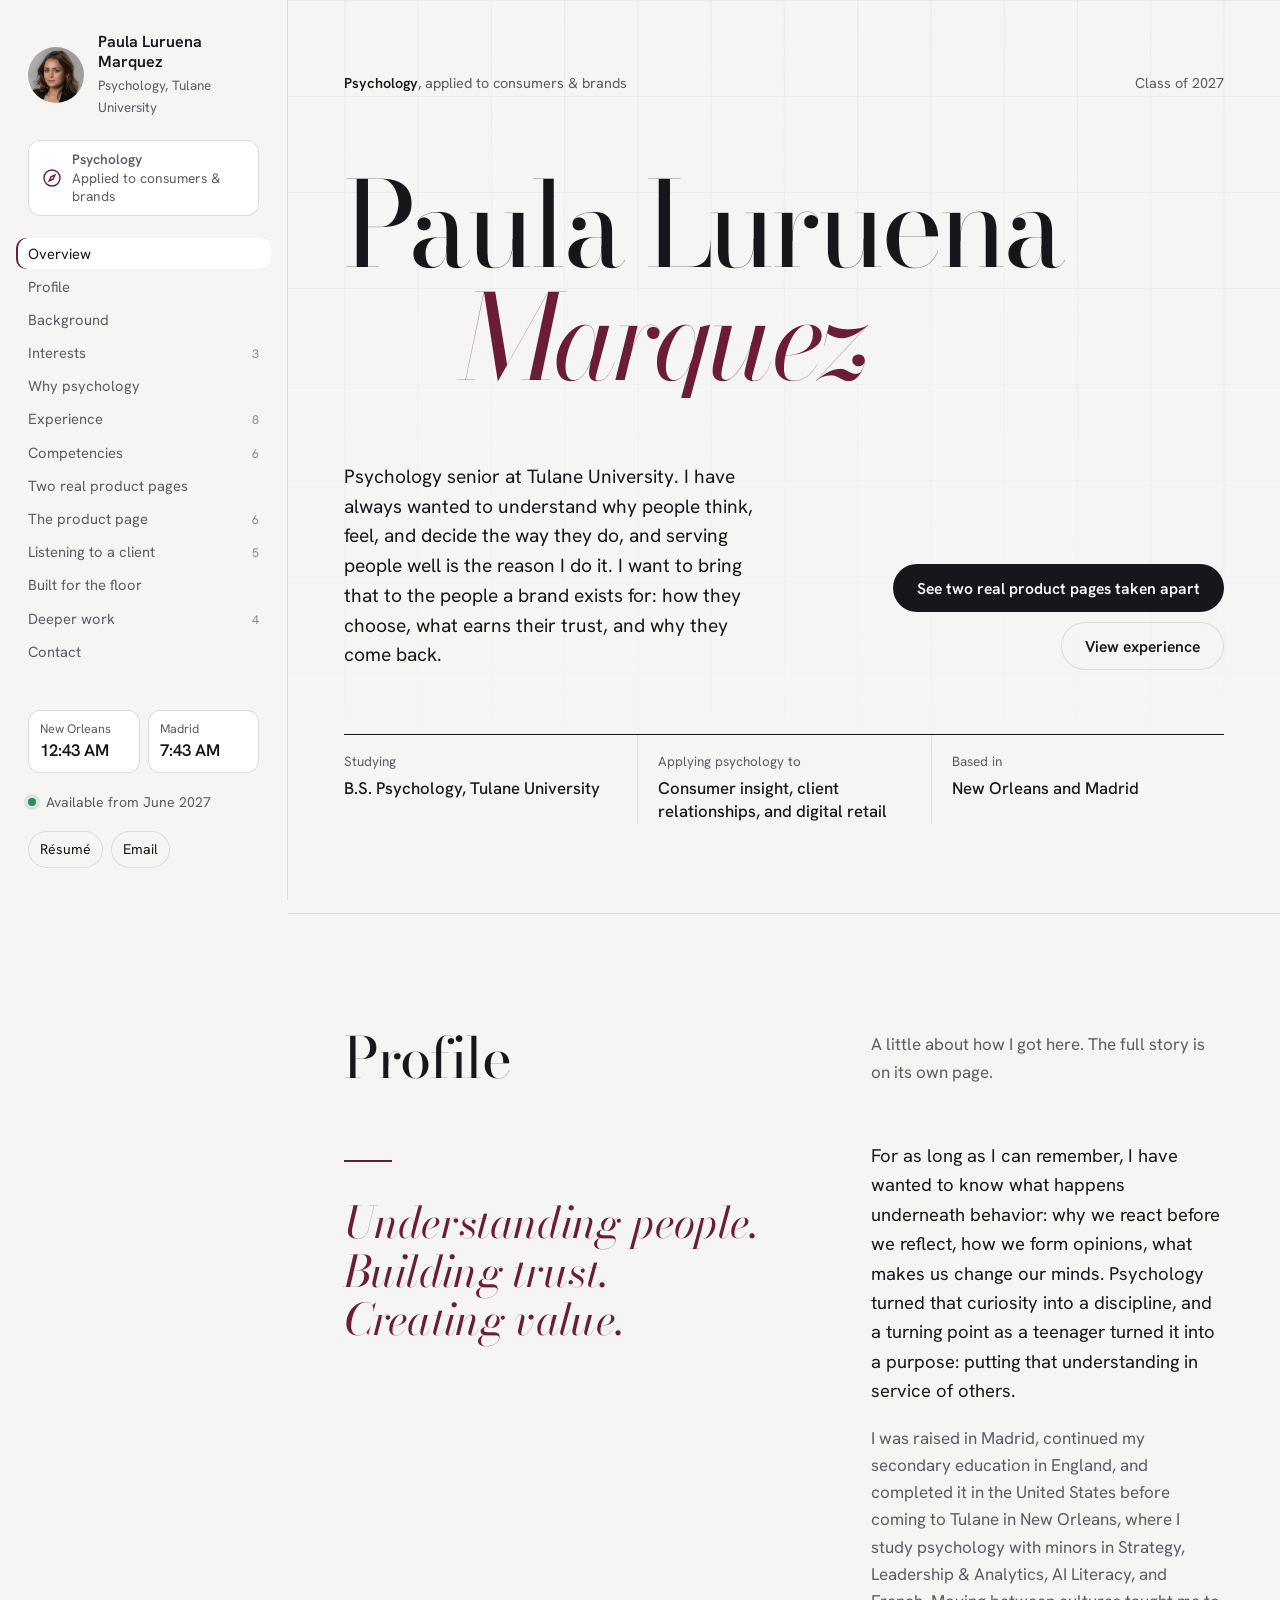
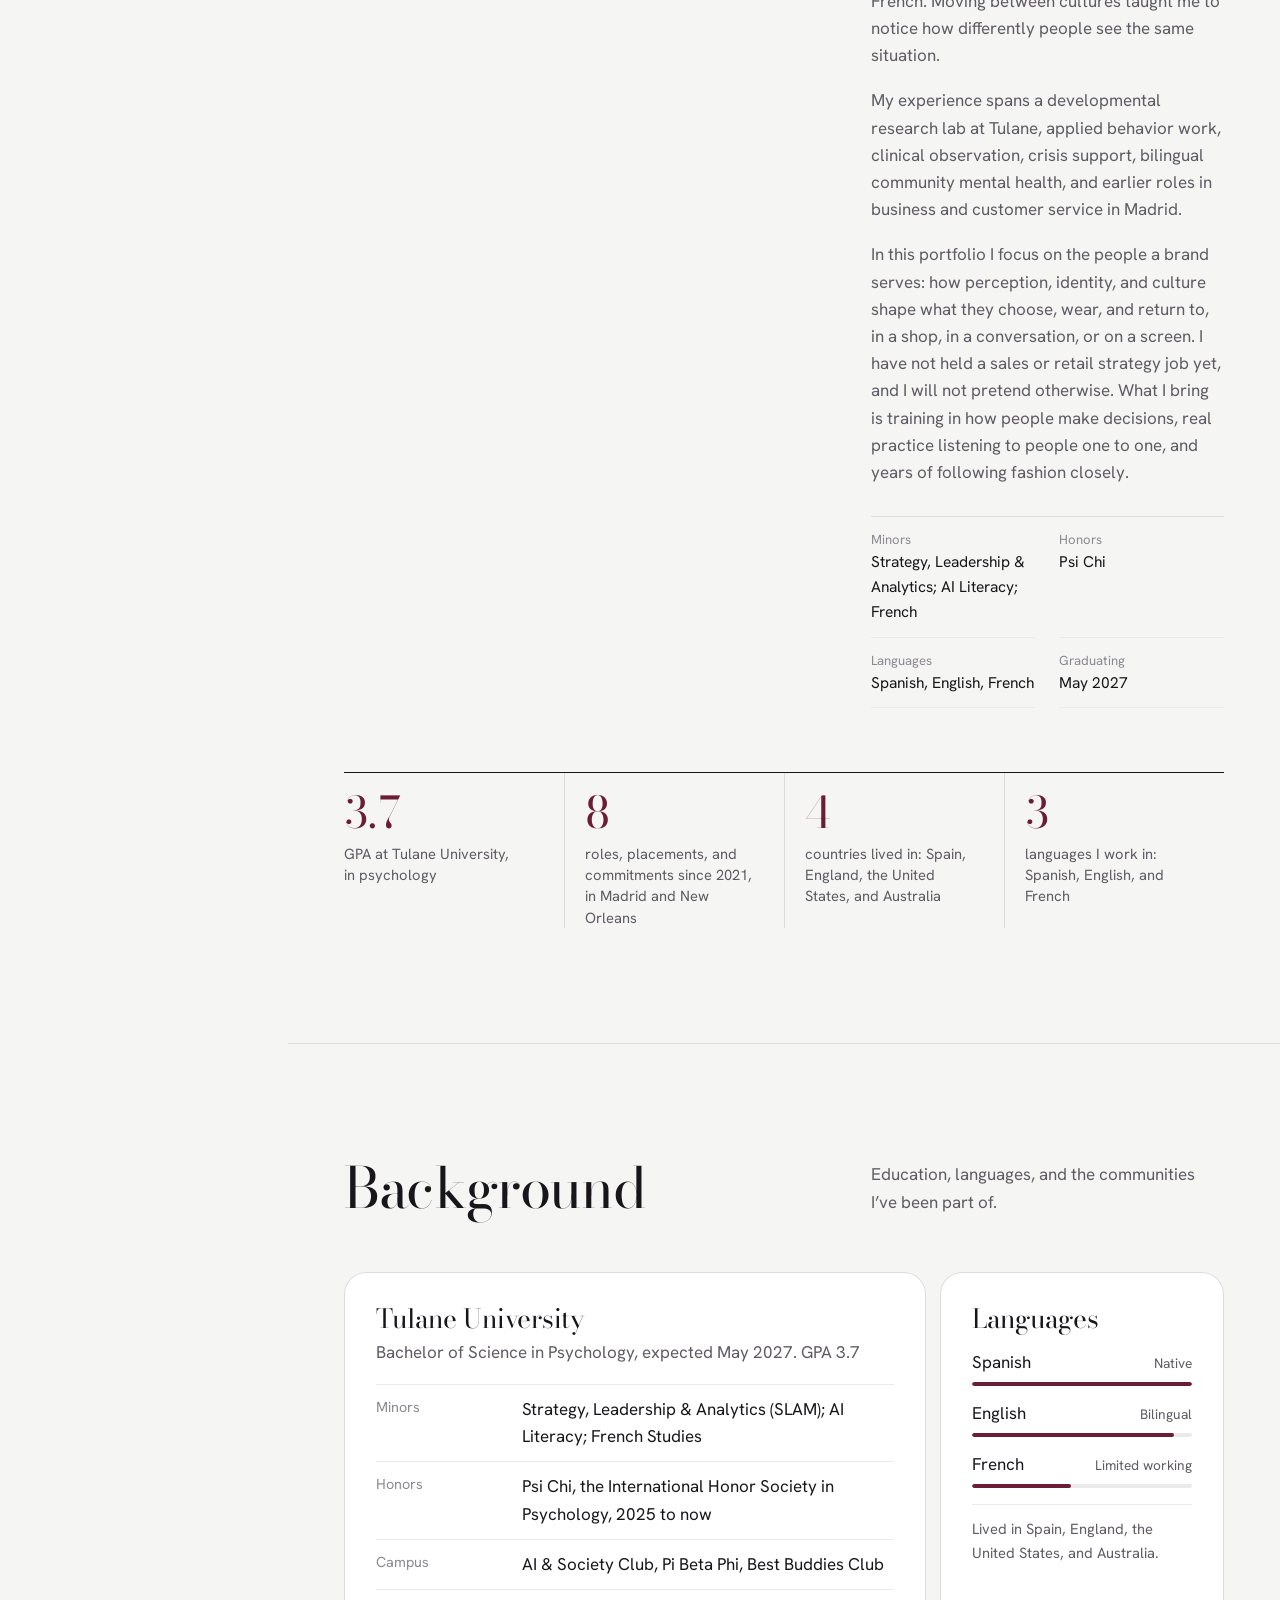
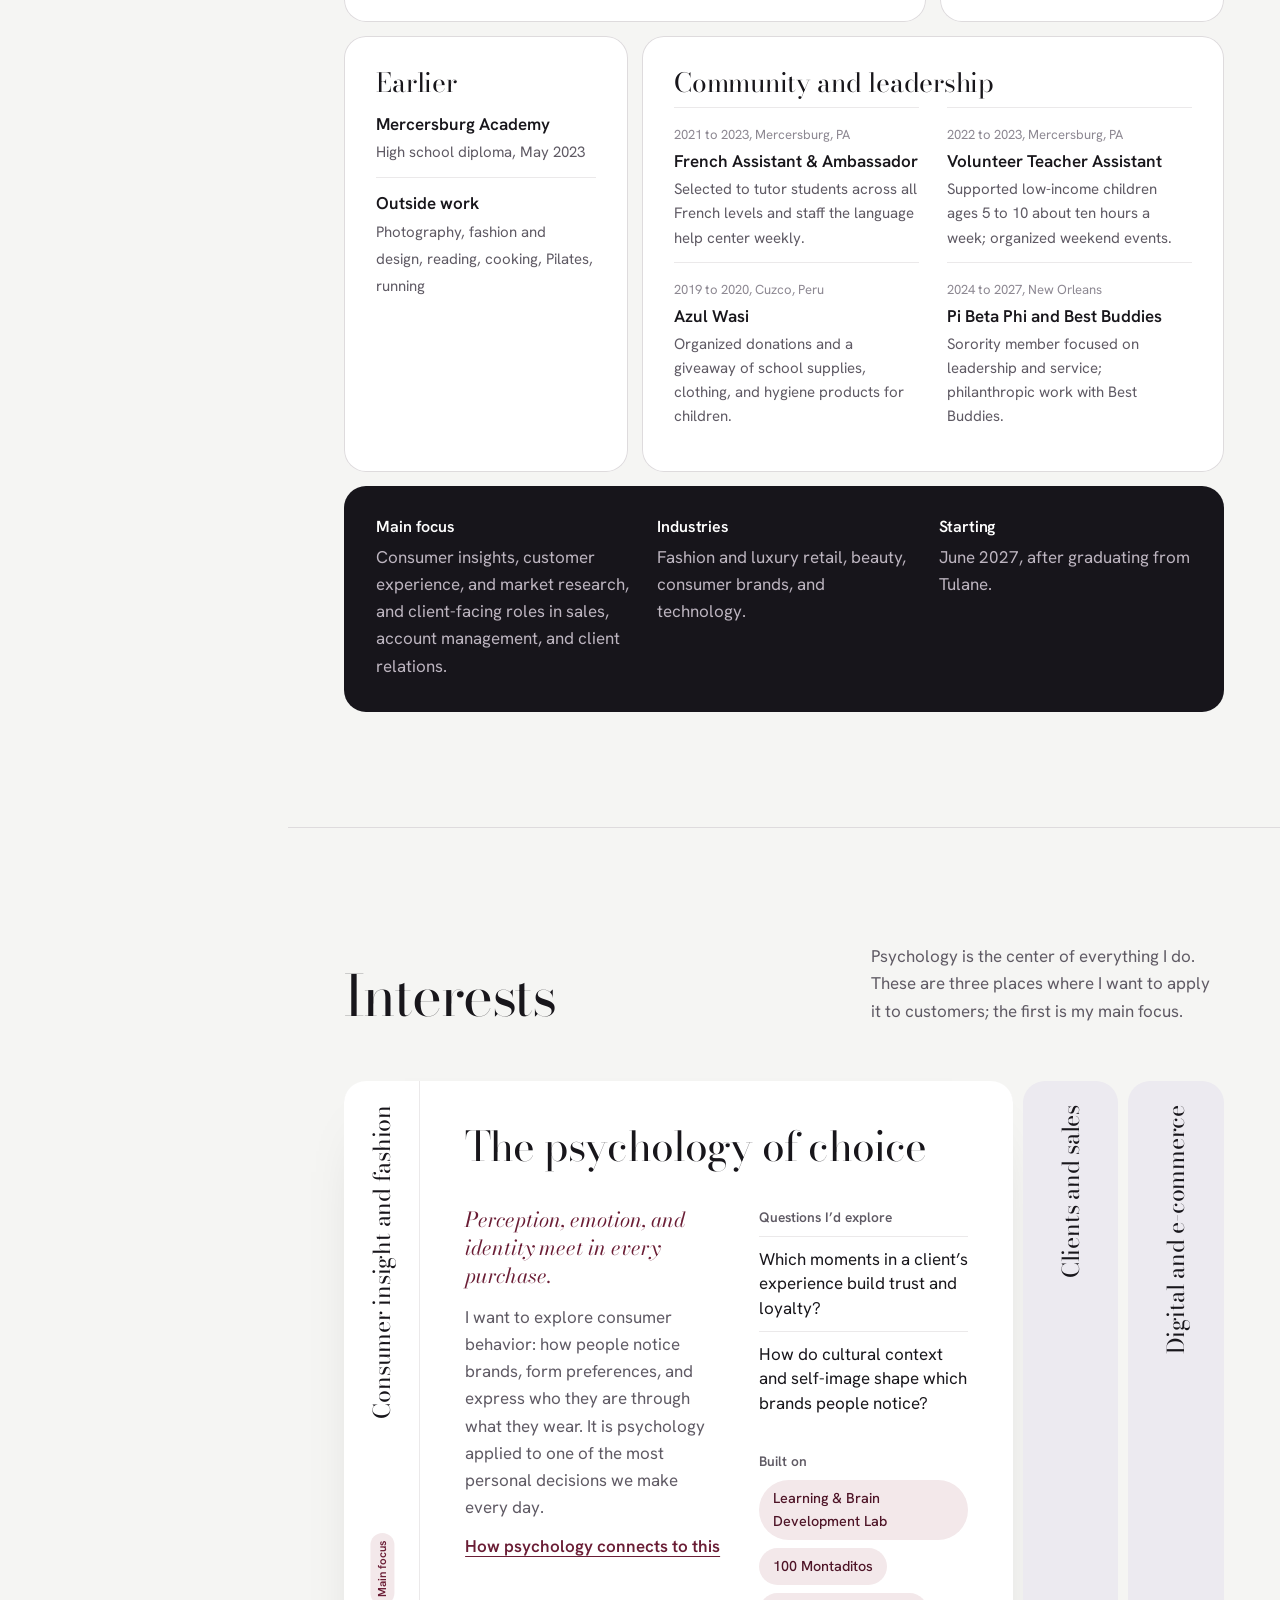
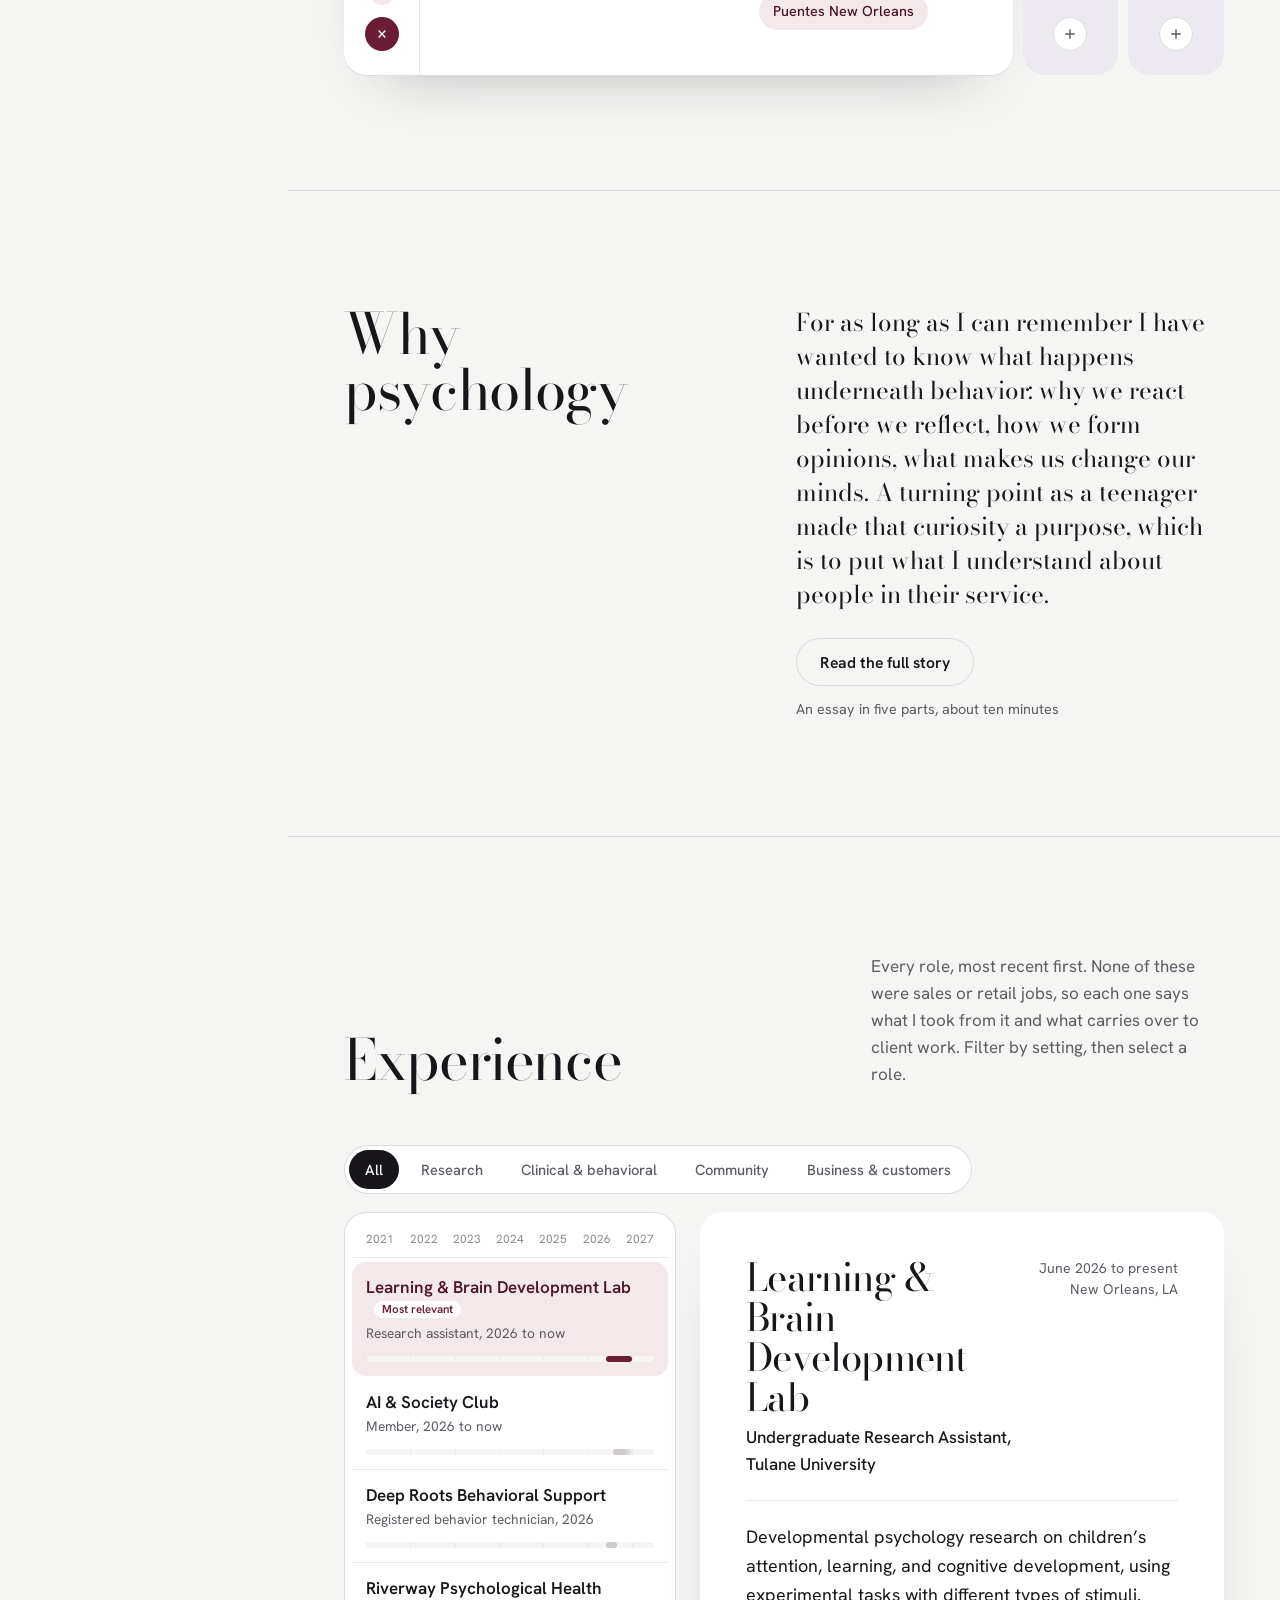
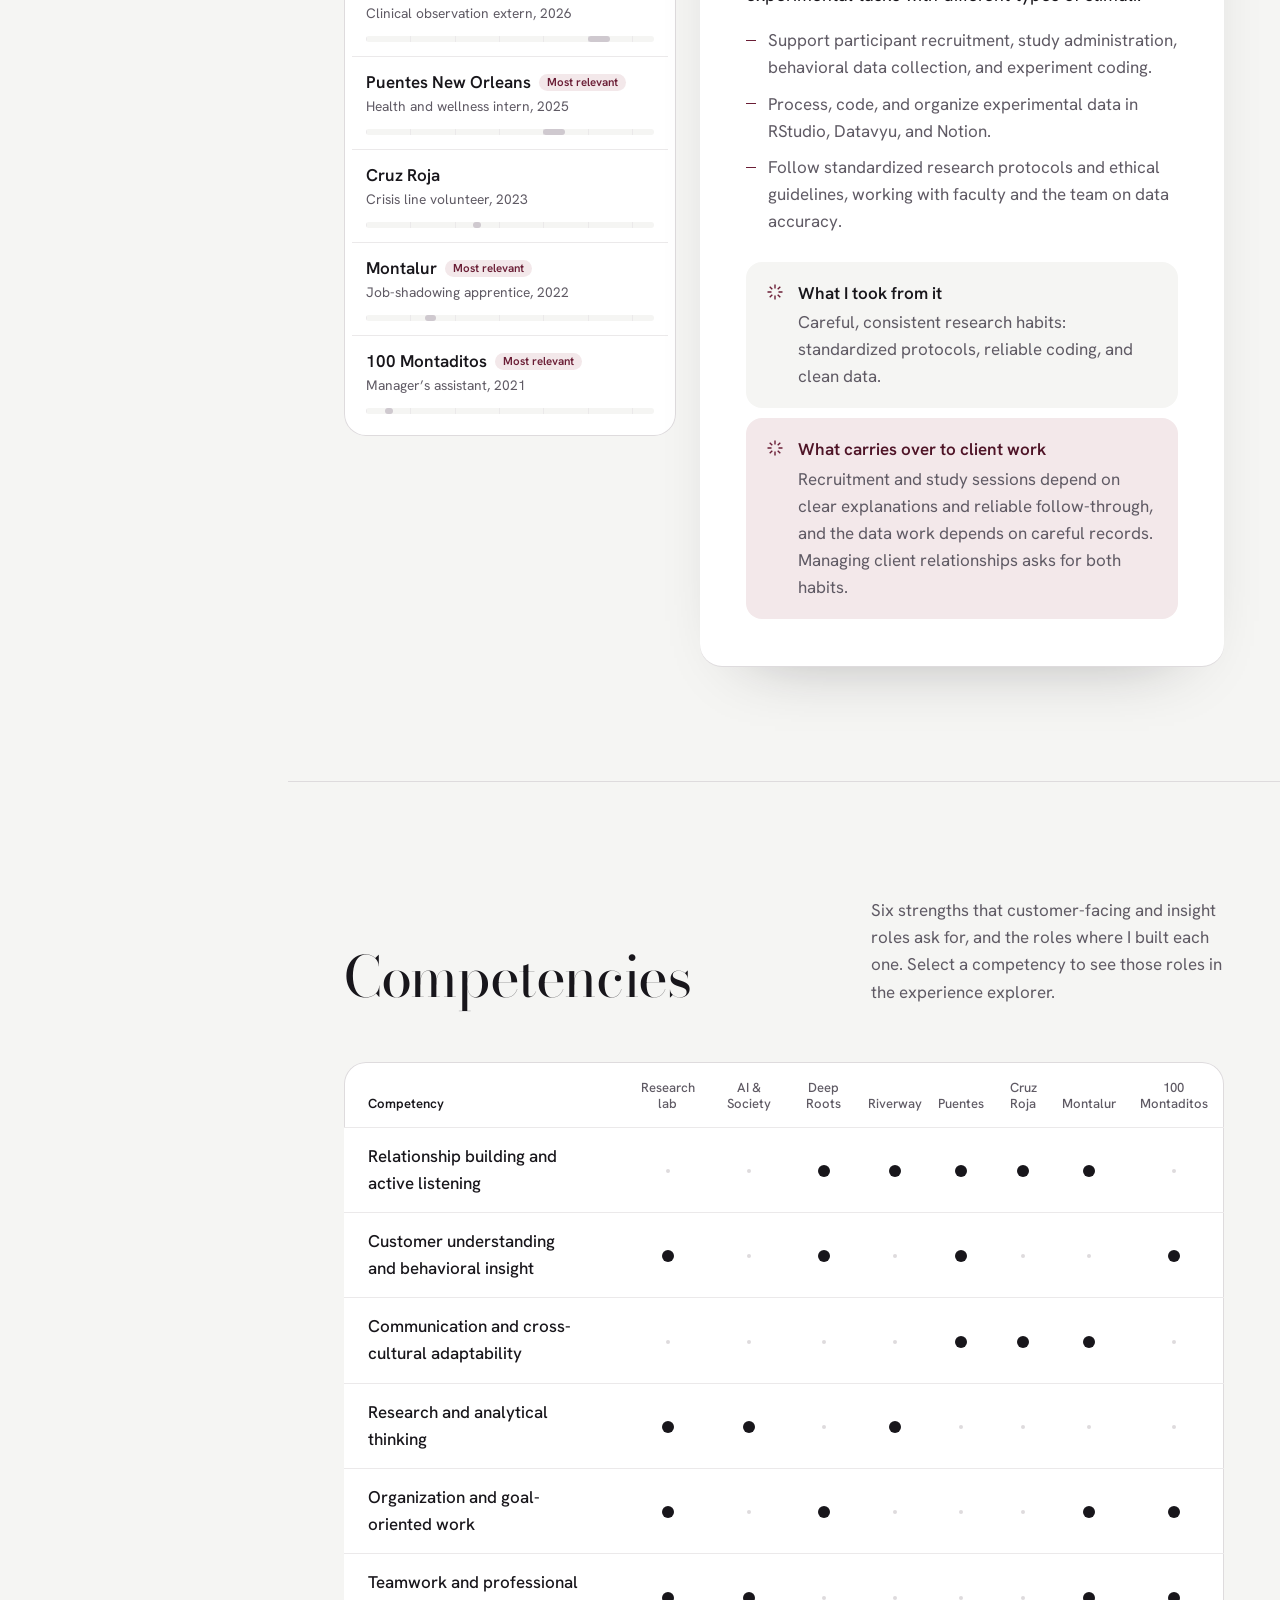
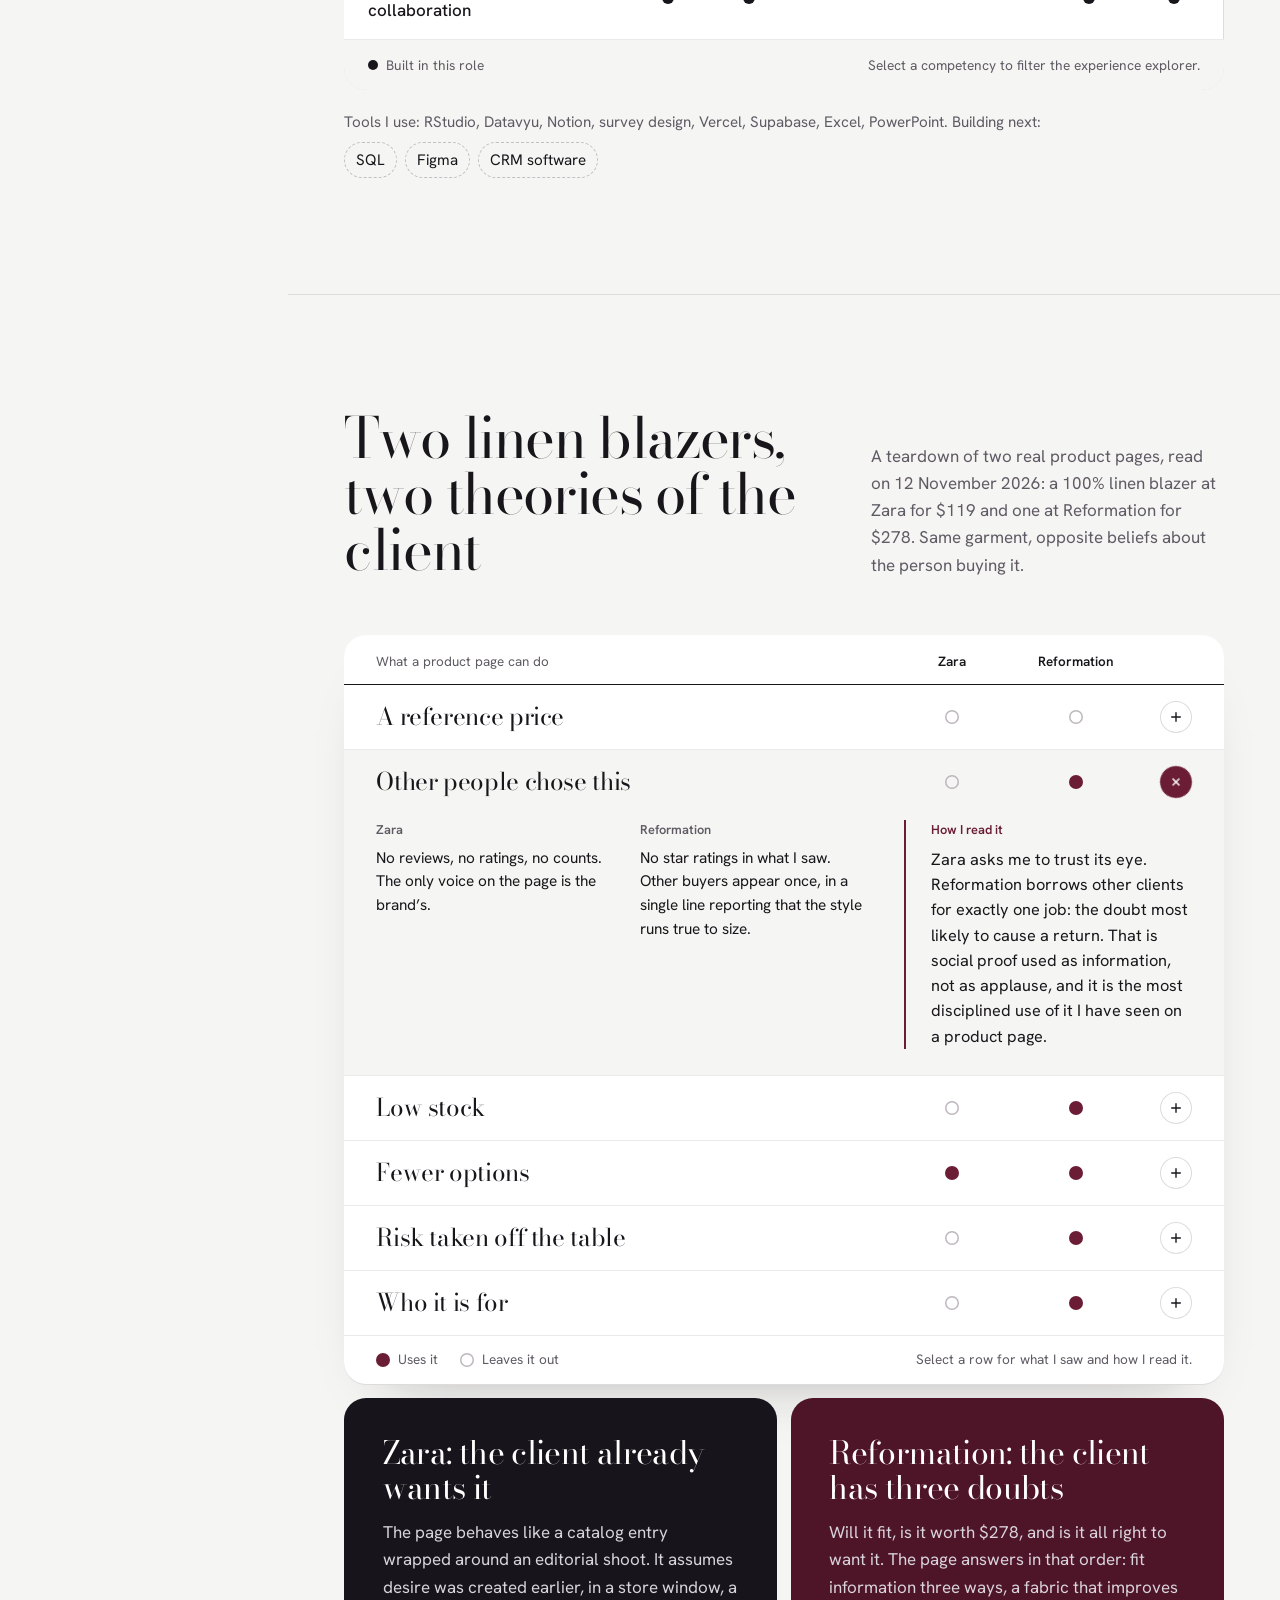
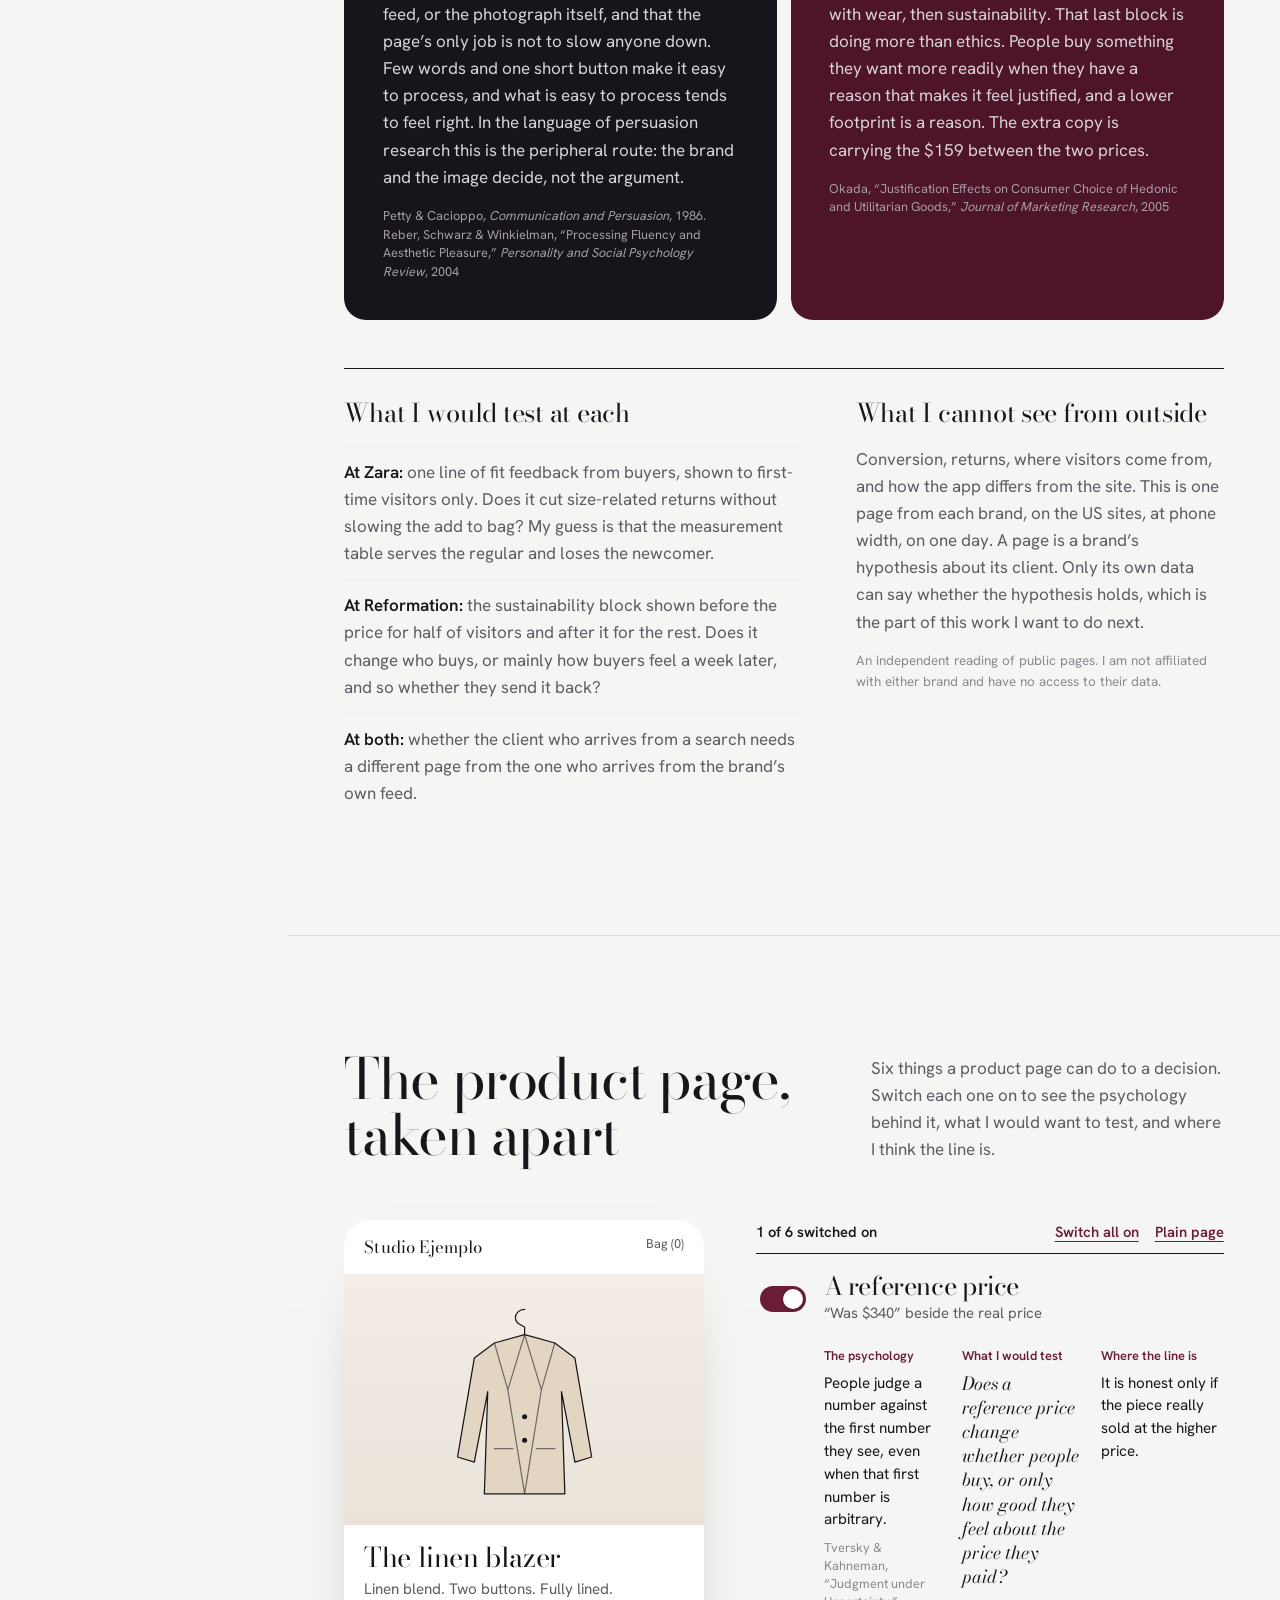
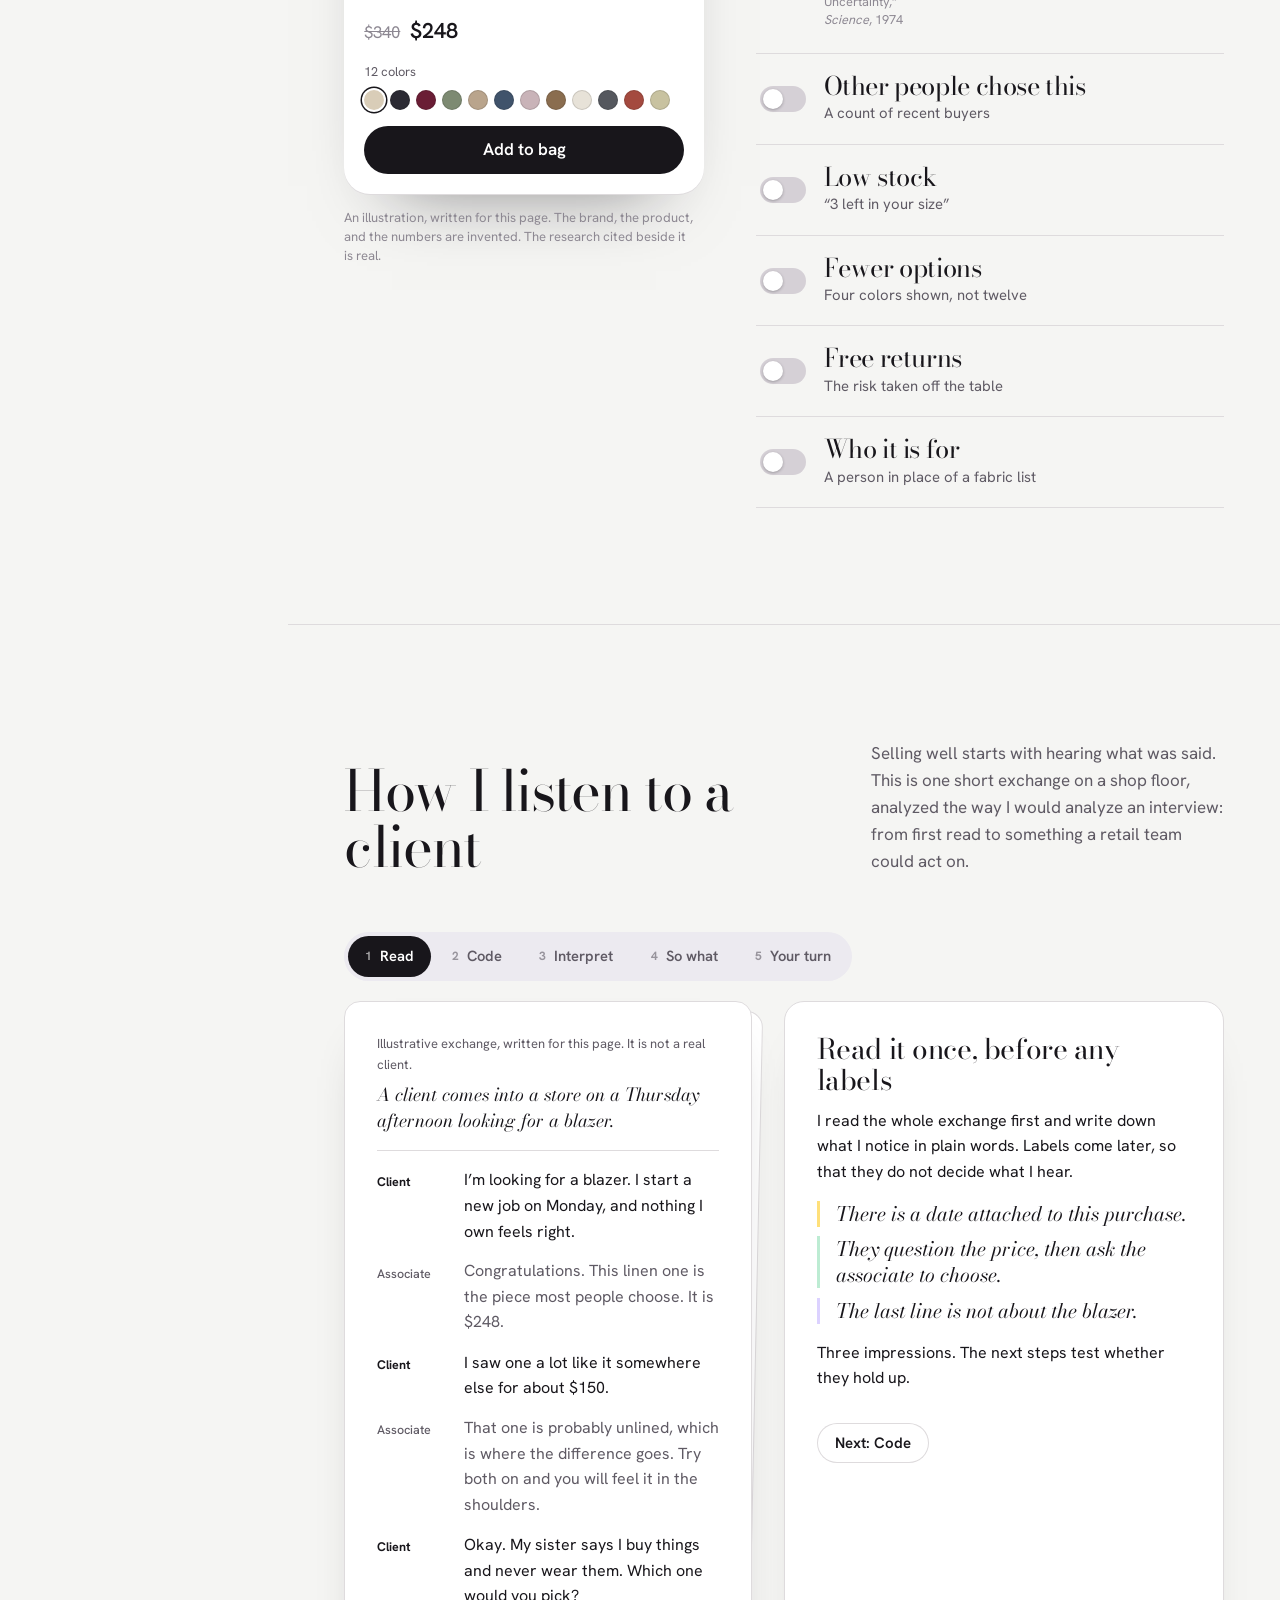
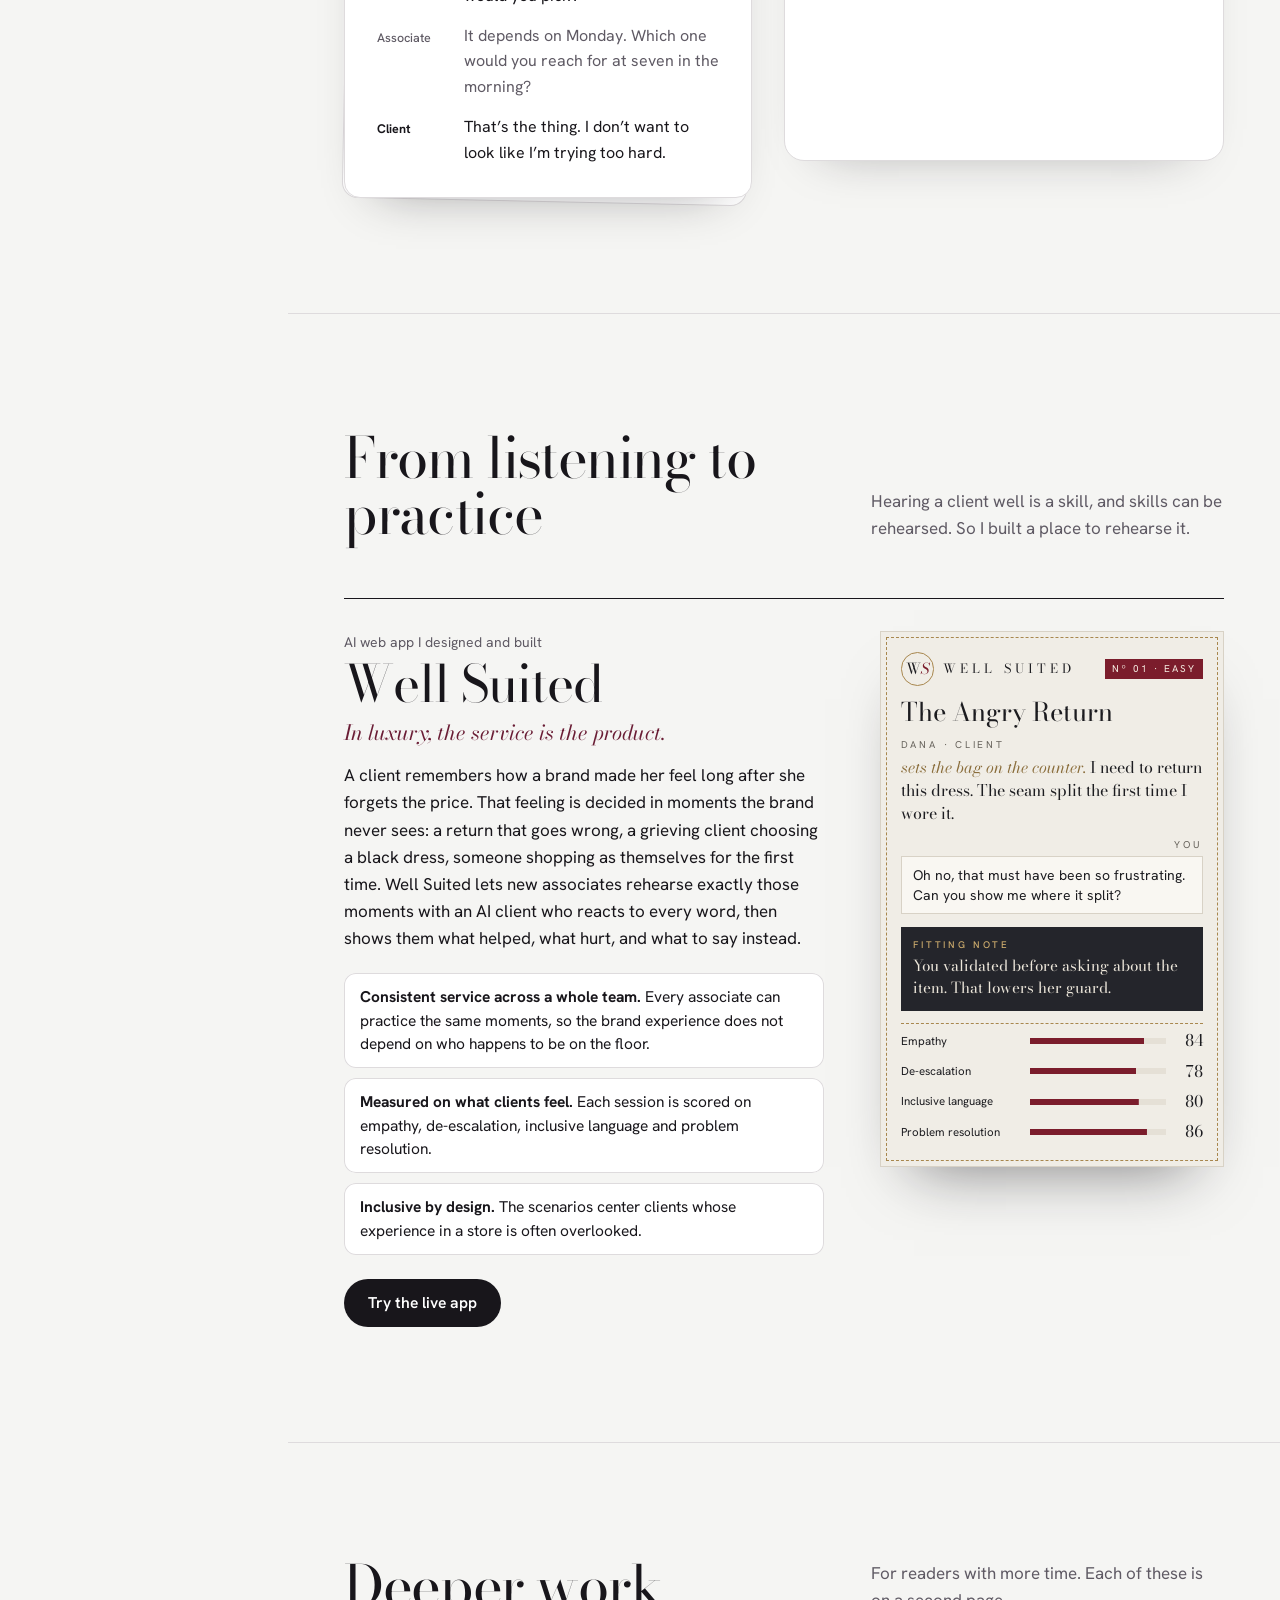
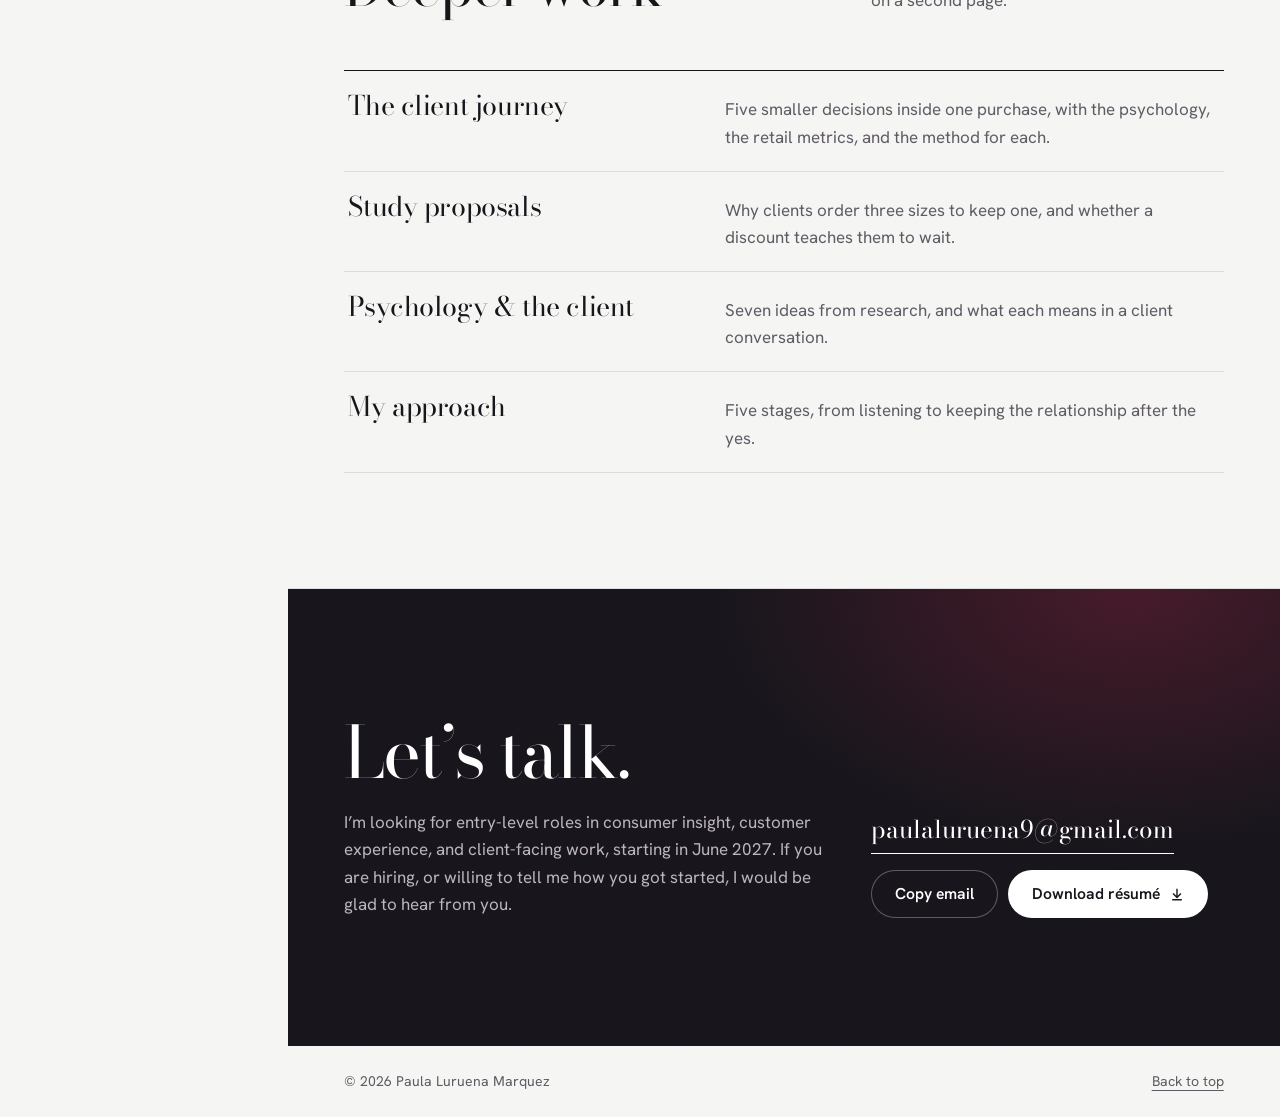
==== commit 8fbfbb15: "Add Well Suited as From listening to practice Co-Authored-By: Claude Opus 5.5 <noreply@anthropic.com" ====
--- a/index.html
+++ b/index.html
@@ -25,7 +25,7 @@
     <button class="menu-toggle" type="button" aria-controls="drawer" aria-expanded="false"><span>Menu</span></button>
     <div class="rail-drawer" id="drawer">
       <p class="track-label"><svg width="20" height="20" viewBox="0 0 20 20" fill="none" stroke="currentColor" stroke-width="1.4" aria-hidden="true"><circle cx="10" cy="10" r="8"/><path d="m12.8 7.2-1.7 3.9-3.9 1.7 1.7-3.9z"/></svg><span><strong>Psychology</strong><span>Applied to consumers &amp; brands</span></span></p>
-      <nav class="rail-nav" id="navigation" aria-label="Sections"><a href="#top">Overview</a><a href="#profile">Profile</a><a href="#background">Background</a><a href="#focus">Interests<small>3</small></a><a href="#story">Why psychology</a><a href="#experience">Experience<small>8</small></a><a href="#competencies">Competencies<small>6</small></a><a href="#teardown">Two real product pages</a><a href="#page-lab">The product page<small>6</small></a><a href="#reading">Listening to a client<small>5</small></a><a href="#more">Deeper work<small>4</small></a><a href="#contact">Contact</a></nav>
+      <nav class="rail-nav" id="navigation" aria-label="Sections"><a href="#top">Overview</a><a href="#profile">Profile</a><a href="#background">Background</a><a href="#focus">Interests<small>3</small></a><a href="#story">Why psychology</a><a href="#experience">Experience<small>8</small></a><a href="#competencies">Competencies<small>6</small></a><a href="#teardown">Two real product pages</a><a href="#page-lab">The product page<small>6</small></a><a href="#reading">Listening to a client<small>5</small></a><a href="#practice">Built for the floor</a><a href="#more">Deeper work<small>4</small></a><a href="#contact">Contact</a></nav>
       <div class="rail-foot">
         <div class="clocks"><p class="clock"><span>New Orleans</span><time data-tz="America/Chicago">&nbsp;</time></p><p class="clock"><span>Madrid</span><time data-tz="Europe/Madrid">&nbsp;</time></p></div>
         <p class="status"><i aria-hidden="true"></i>Available from June 2027</p>
@@ -382,6 +382,39 @@
       </div>
     </section>
 
+    <section class="section" id="practice" aria-labelledby="practice-title">
+      <div class="wrap">
+        <div class="section-head"><h2 id="practice-title">From listening to practice</h2><p>Hearing a client well is a skill, and skills can be rehearsed. So I built a place to rehearse it.</p></div>
+        <div class="wsc">
+          <div class="wsc-copy">
+            <p class="wsc-kind">AI web app I designed and built</p>
+            <h3>Well Suited</h3>
+            <p class="wsc-tag">In luxury, the service is the product.</p>
+            <p>A client remembers how a brand made her feel long after she forgets the price. That feeling is decided in moments the brand never sees: a return that goes wrong, a grieving client choosing a black dress, someone shopping as themselves for the first time. Well Suited lets new associates rehearse exactly those moments with an AI client who reacts to every word, then shows them what helped, what hurt, and what to say instead.</p>
+            <ul class="wsc-points">
+              <li><b>Consistent service across a whole team.</b> Every associate can practice the same moments, so the brand experience does not depend on who happens to be on the floor.</li>
+              <li><b>Measured on what clients feel.</b> Each session is scored on empathy, de-escalation, inclusive language and problem resolution.</li>
+              <li><b>Inclusive by design.</b> The scenarios center clients whose experience in a store is often overlooked.</li>
+            </ul>
+            <p class="wsc-links"><a class="button" href="https://claude.ai/artifact/X1x9md5KukKukzSpfiaP7p">Try the live app</a></p>
+          </div>
+          <div class="ws-card" aria-label="Sample Well Suited session">
+            <div class="ws-head"><span class="ws-seal" aria-hidden="true">W<i>S</i></span><span>Well Suited</span><span class="ws-tag">Nº 01 · Easy</span></div>
+            <p class="ws-scene">The Angry Return</p>
+            <div class="ws-msg ws-cust"><span>Dana · client</span><p><i>sets the bag on the counter.</i> I need to return this dress. The seam split the first time I wore it.</p></div>
+            <div class="ws-msg ws-me"><span>You</span><p>Oh no, that must have been so frustrating. Can you show me where it split?</p></div>
+            <div class="ws-note"><b>Fitting note</b> You validated before asking about the item. That lowers her guard.</div>
+            <div class="ws-scores">
+              <div><span>Empathy</span><i style="--v:84%"></i><b>84</b></div>
+              <div><span>De-escalation</span><i style="--v:78%"></i><b>78</b></div>
+              <div><span>Inclusive language</span><i style="--v:80%"></i><b>80</b></div>
+              <div><span>Problem resolution</span><i style="--v:86%"></i><b>86</b></div>
+            </div>
+          </div>
+        </div>
+      </div>
+    </section>
+
     <section class="section" id="more" aria-labelledby="more-title">
       <div class="wrap">
         <div class="section-head"><h2 id="more-title">Deeper work</h2><p>For readers with more time. Each of these is on a second page.</p></div>
--- a/styles.css
+++ b/styles.css
@@ -962,3 +962,33 @@
 .chapter-text blockquote.pull+p{margin-top:0}
 
 @media print{.lab-side .lever-body{grid-template-rows:1fr}.rail-other,.tile-other{display:none}}
+
+/* ---------- Well Suited (practice) ---------- */
+.wsc { display: grid; gap: 2.5rem 3.5rem; align-items: start; padding-top: 2rem; border-top: 1px solid var(--ink); }
+@media (min-width: 64rem) { .wsc { grid-template-columns: minmax(0, 1fr) 21.5rem; } }
+.wsc-kind { font-size: .875rem; color: var(--soft); }
+.wsc h3 { font-family: var(--serif); font-weight: 400; font-size: clamp(2.2rem, 4vw, 3.2rem); line-height: 1; letter-spacing: -.02em; margin-top: .3rem; }
+.wsc-tag { font-family: var(--serif); font-style: italic; font-size: 1.3rem; line-height: 1.3; color: var(--wine); margin: .6rem 0 1rem; }
+.wsc-copy > p { max-width: 40rem; }
+.wsc-points { list-style: none; display: grid; gap: .6rem; margin: 1.25rem 0 0; padding: 0; max-width: 40rem; }
+.wsc-points li { padding: .8rem 1rem; border-radius: 12px; background: var(--surface); box-shadow: inset 0 0 0 1px var(--line); font-size: .97rem; line-height: 1.5; }
+.wsc-points b { font-weight: 700; }
+.wsc-links { margin-top: 1.5rem; }
+/* Well Suited preview card */
+.ws-card { width: min(100%, 21.5rem); margin-inline: auto; padding: 1.25rem 1.25rem 1.4rem; background: #f0ede6; color: #1c1c20; border: 1px solid #d8d2c6; outline: 1px dashed #a8874e; outline-offset: -7px; box-shadow: 0 34px 60px -34px rgba(24, 22, 27, 0.55); display: grid; gap: 0.8rem; font-size: 0.875rem; line-height: 1.45; }
+.ws-head { display: flex; align-items: center; gap: 0.55rem; font-family: var(--serif); font-size: 0.8rem; letter-spacing: 0.32em; text-transform: uppercase; }
+.ws-seal { display: inline-flex; align-items: center; justify-content: center; white-space: nowrap; flex: none; width: 2.1rem; height: 2.1rem; border-radius: 50%; border: 1px solid #a8874e; letter-spacing: 0; font-size: 0.95rem; }
+.ws-seal i { color: #7b1d2c; }
+.ws-tag { margin-left: auto; font-family: var(--sans); font-size: 0.62rem; letter-spacing: 0.2em; padding: 0.2rem 0.45rem; background: #7b1d2c; color: #f7efe4; }
+.ws-scene { font-family: var(--serif); font-size: 1.6rem; line-height: 1.05; }
+.ws-msg span { display: block; font-size: 0.62rem; letter-spacing: 0.28em; text-transform: uppercase; color: #68645d; margin-bottom: 0.2rem; }
+.ws-cust p { font-family: var(--serif); font-size: 1rem; }
+.ws-cust i { color: #8a6d3b; }
+.ws-me { text-align: right; }
+.ws-me p { display: inline-block; text-align: left; background: #f9f7f2; border: 1px solid #d8d2c6; padding: 0.5rem 0.7rem; }
+.ws-note { background: #24252b; color: #ece6da; padding: 0.7rem 0.8rem; font-family: var(--serif); font-size: 0.95rem; }
+.ws-note b { display: block; font-family: var(--sans); font-weight: 500; font-size: 0.6rem; letter-spacing: 0.28em; text-transform: uppercase; color: #cbaa6c; margin-bottom: 0.2rem; }
+.ws-scores { display: grid; gap: 0.45rem; padding-top: 0.3rem; border-top: 1px dashed #a8874e; }
+.ws-scores div { display: grid; grid-template-columns: 7.6rem 1fr 1.8rem; align-items: center; gap: 0.5rem; font-size: 0.72rem; }
+.ws-scores i { height: 6px; background: linear-gradient(#7b1d2c, #7b1d2c) no-repeat 0 0 / var(--v) 100%, #e5e0d6; }
+.ws-scores b { font-family: var(--serif); font-weight: 400; font-size: 1rem; text-align: right; }
